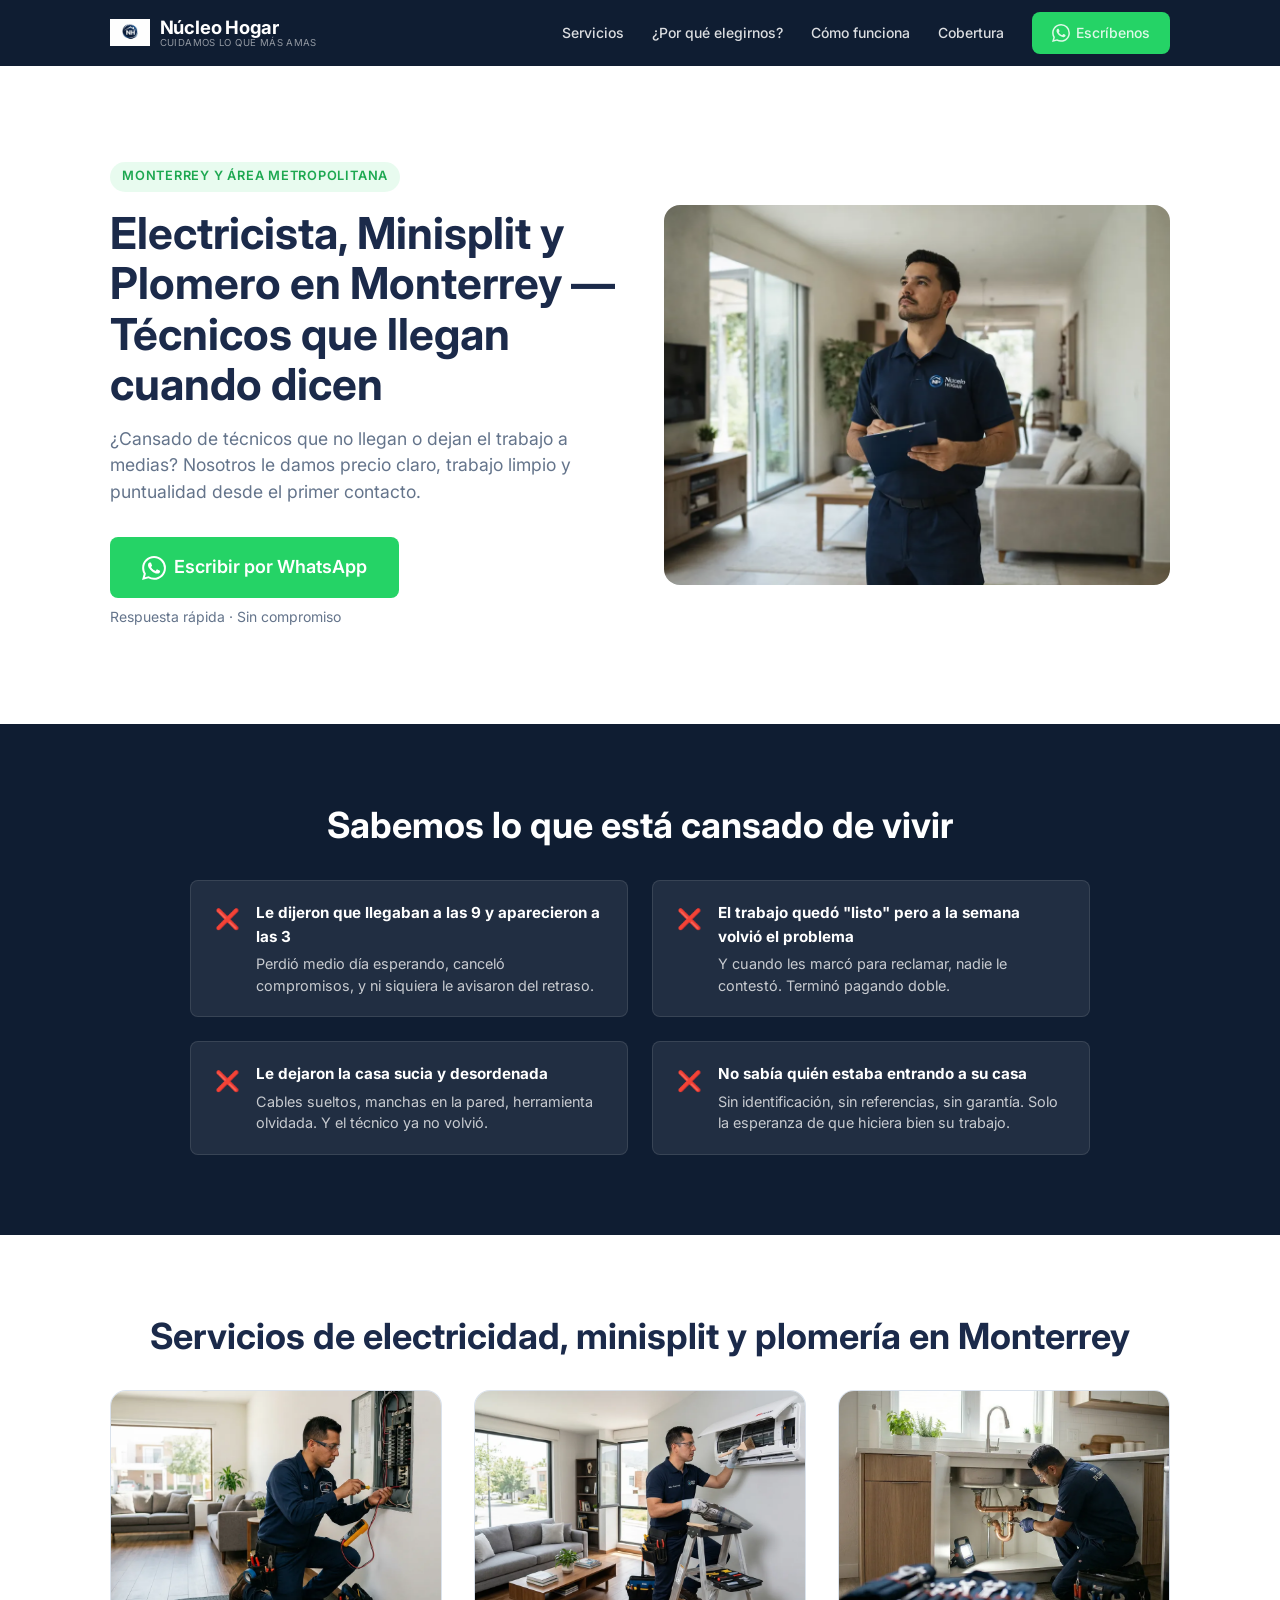
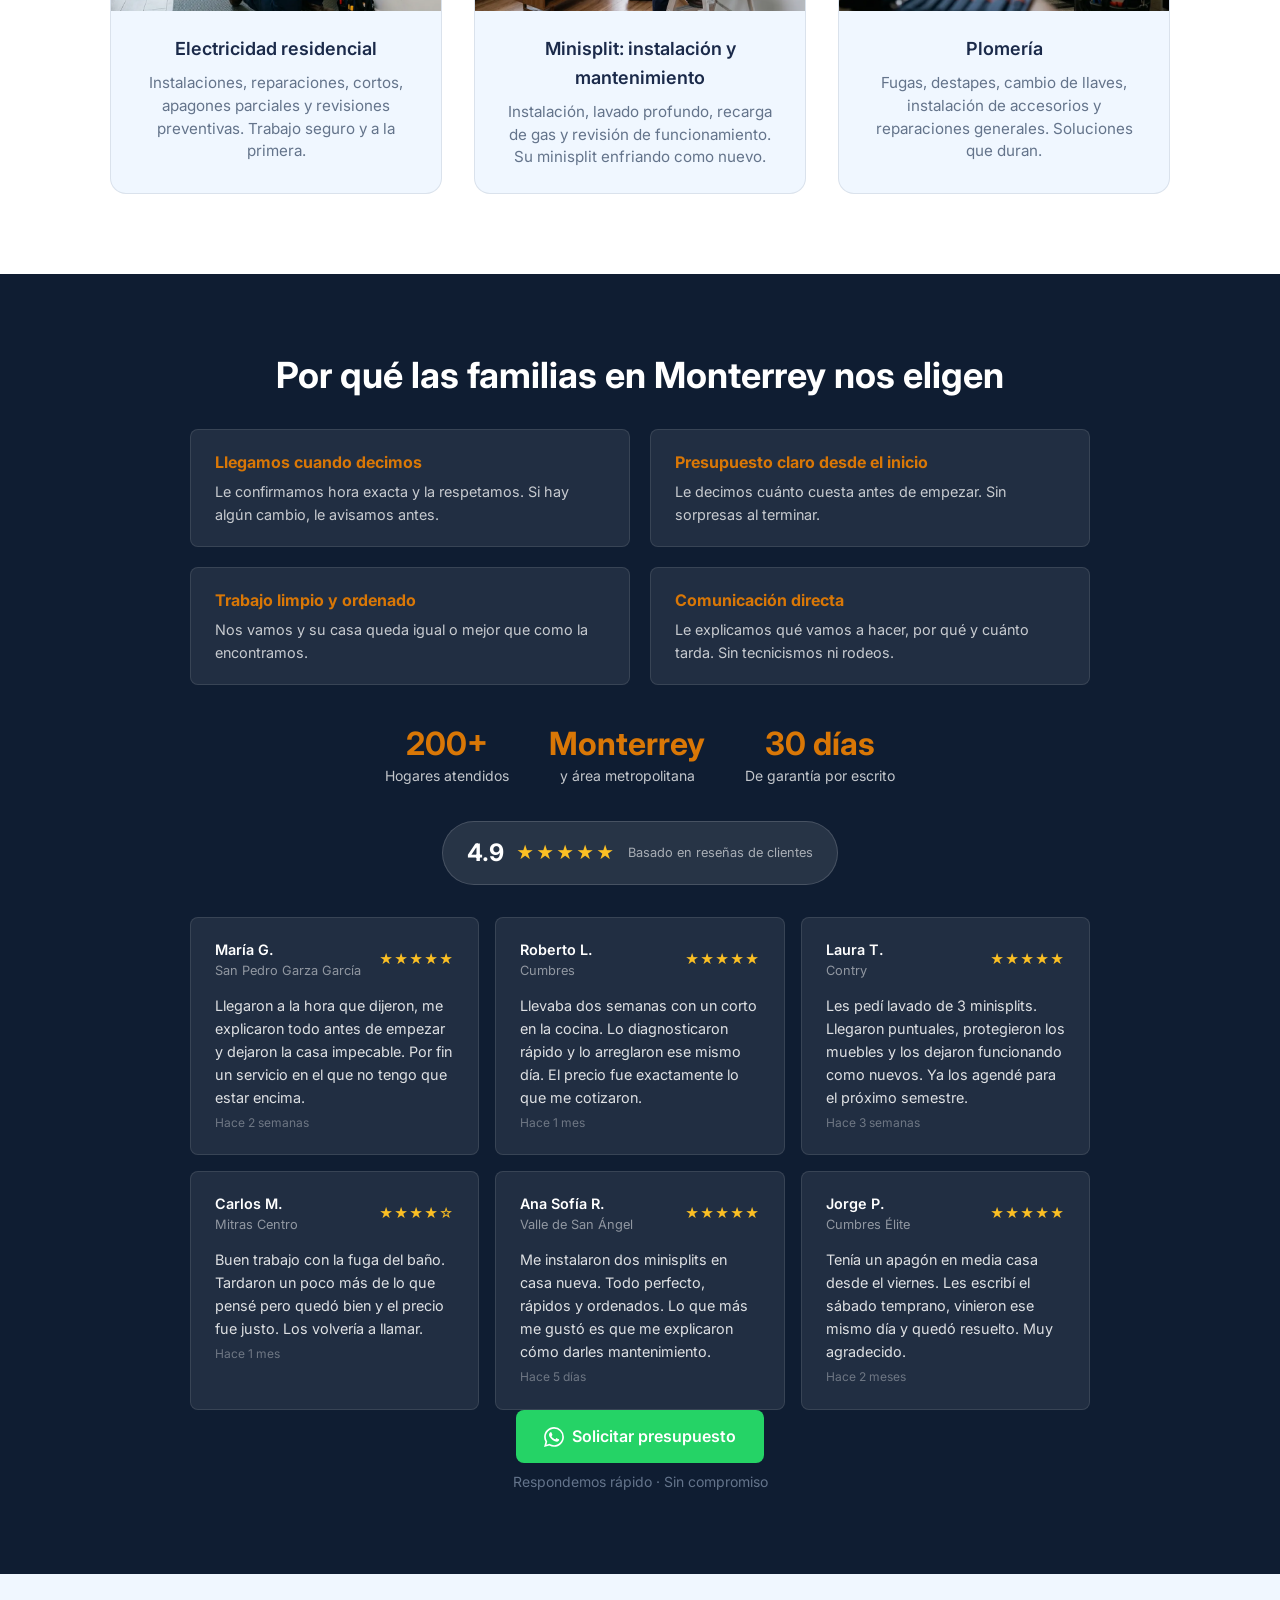
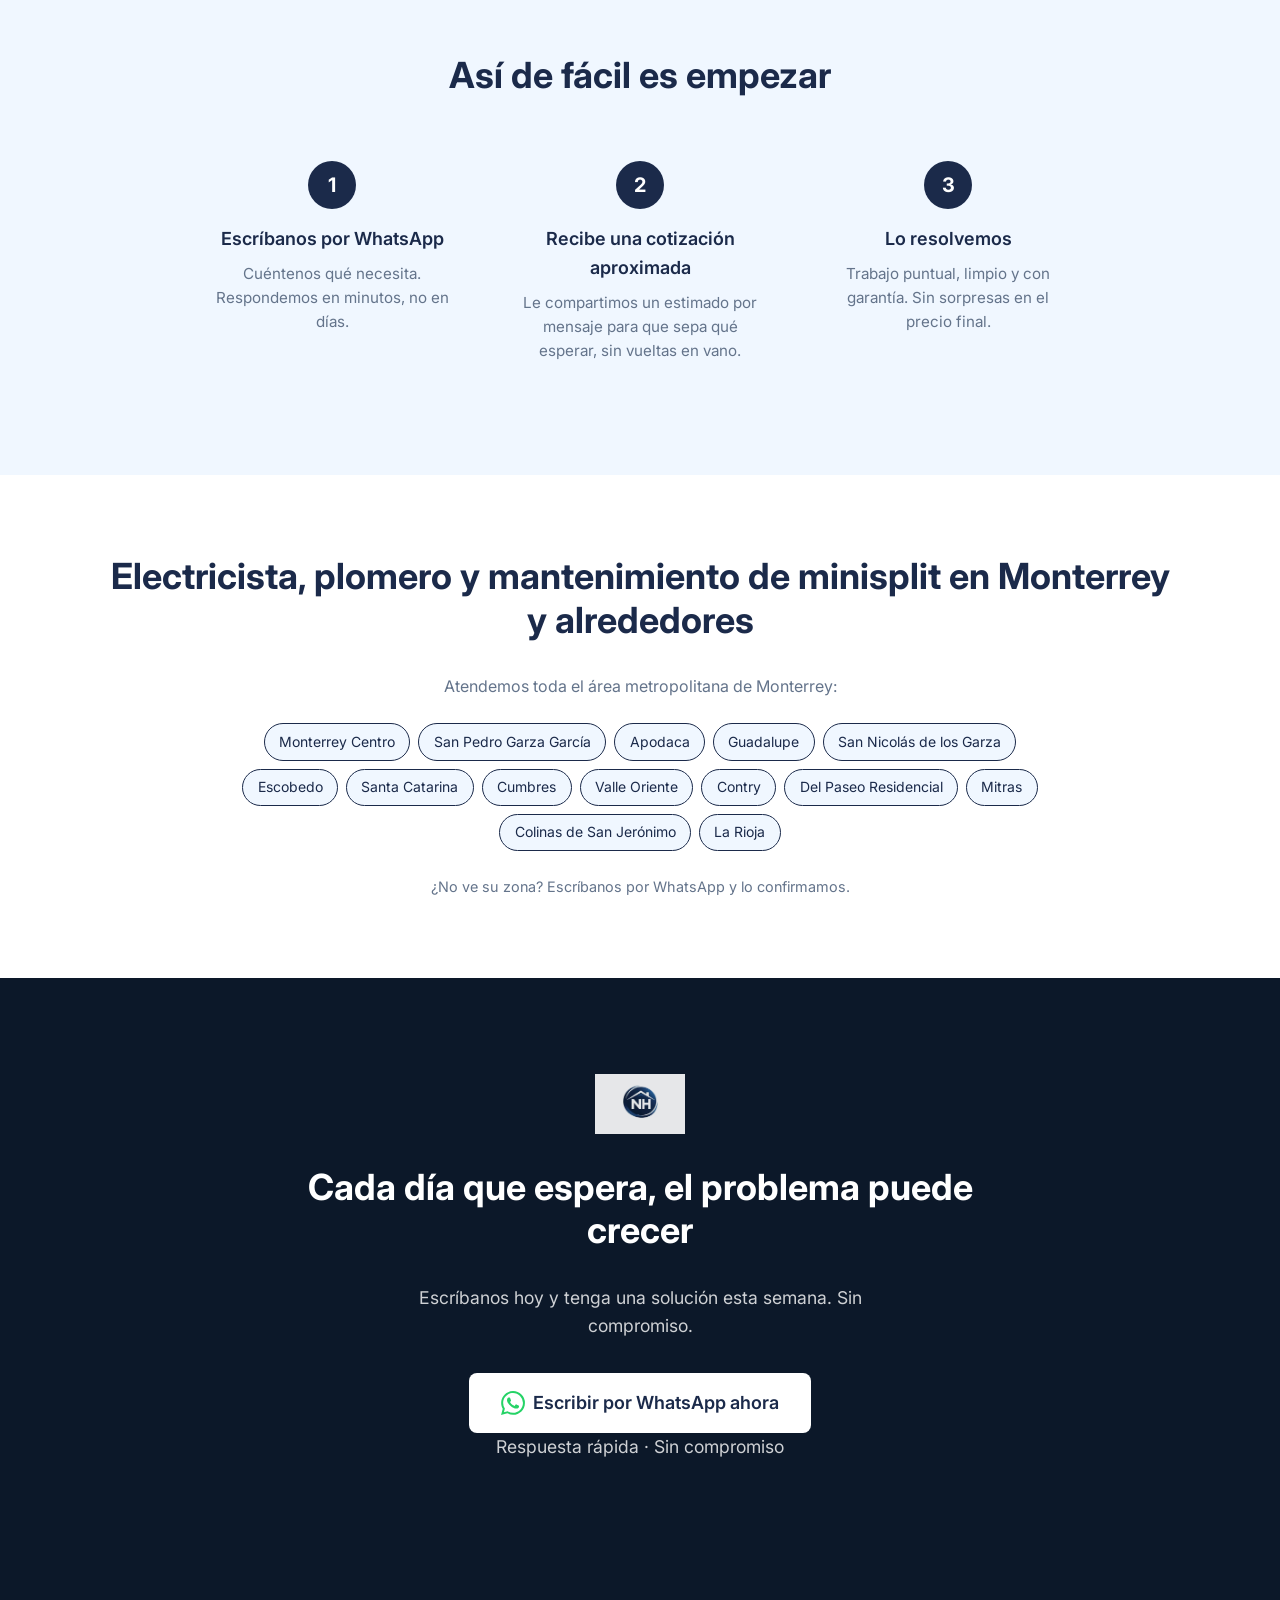
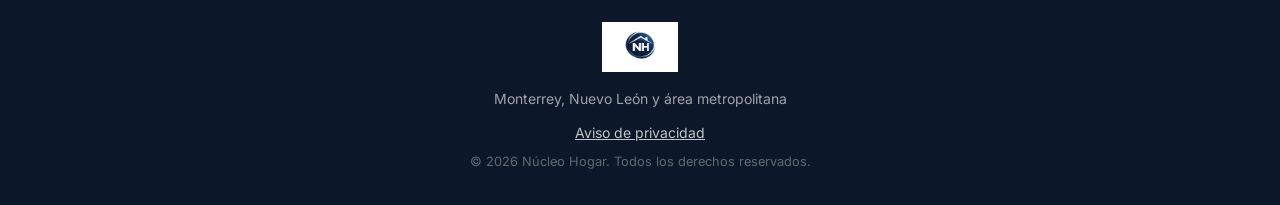
==== index.html @ db46ff82 "SEO: headers de seguridad, canonical URLs, OG tags, BreadcrumbList, imágenes WebP - _headers: X-Fram" ====
<!DOCTYPE html>
<html lang="es">
<head>
  <!-- Google tag (gtag.js) -->
  <script async src="https://www.googletagmanager.com/gtag/js?id=G-WJDX79TCKH"></script>
  <script>
    window.dataLayer = window.dataLayer || [];
    function gtag(){dataLayer.push(arguments);}
    gtag('js', new Date());
    gtag('config', 'G-WJDX79TCKH');
  </script>
  <meta charset="UTF-8">
  <meta name="viewport" content="width=device-width, initial-scale=1.0">
  <title>Electricista, Minisplit y Plomero en Monterrey | Núcleo Hogar | WhatsApp</title>
  <meta name="description" content="Electricista, minisplit y plomero en Monterrey. Técnicos puntuales, trabajo limpio y precio claro. 200+ hogares atendidos. Cotización rápida por WhatsApp.">
  <link rel="canonical" href="https://nucleohogar.com.mx/">
  <!-- Open Graph -->
  <meta property="og:type" content="website">
  <meta property="og:title" content="Electricista, Minisplit y Plomero en Monterrey | Núcleo Hogar">
  <meta property="og:description" content="Técnicos puntuales, trabajo limpio y precio claro. 200+ hogares atendidos. Cotización rápida por WhatsApp.">
  <meta property="og:url" content="https://nucleohogar.com.mx/">
  <meta property="og:image" content="https://nucleohogar.com.mx/Hero.webp">
  <meta property="og:locale" content="es_MX">
  <meta property="og:site_name" content="Núcleo Hogar">
  <link rel="preconnect" href="https://fonts.googleapis.com">
  <link rel="preconnect" href="https://fonts.gstatic.com" crossorigin>
  <link href="https://fonts.googleapis.com/css2?family=Inter:wght@400;600;700&display=swap" rel="stylesheet">
  <style>
:root{--color-primary:#25D366;--color-primary-dark:#1DA851;--color-accent:#1B2A4A;--color-accent-warm:#D97706;--color-brand-dark:#0F1D32;--color-brand-ice:#F0F7FF;--color-text:#1a1a1a;--color-text-muted:#64748B;--color-text-on-dark:#fff;--color-bg:#fff;--color-bg-alt:#F0F7FF;--color-border:#e2e5eb;--font-family:'Inter',system-ui,-apple-system,sans-serif;--border-radius:8px;--border-radius-lg:16px;--shadow:0 2px 8px rgba(0,0,0,0.06);--shadow-lg:0 8px 24px rgba(0,0,0,0.12);--container-max:1100px;--container-padding:1.25rem}
*,*::before,*::after{box-sizing:border-box;margin:0;padding:0}
html{scroll-behavior:smooth}
body{font-family:var(--font-family);font-size:1rem;line-height:1.6;color:var(--color-text);background:var(--color-bg);-webkit-font-smoothing:antialiased}
img{max-width:100%;height:auto;display:block}
a{color:inherit;text-decoration:none}
.container{max-width:var(--container-max);margin:0 auto;padding:0 var(--container-padding)}

/* HEADER */
.site-header{padding:.75rem 0;background:var(--color-brand-dark);border-bottom:none;position:sticky;top:0;z-index:100}
.header-inner{display:flex;align-items:center;justify-content:space-between}
.header-logo{display:flex;align-items:center;gap:.6rem}
.header-logo img{height:40px;width:40px;object-fit:contain}
.header-logo-text{color:#fff;font-size:1.15rem;font-weight:700;letter-spacing:-.01em;line-height:1.1}
.header-logo-sub{display:block;font-size:.6rem;font-weight:400;color:rgba(255,255,255,.55);letter-spacing:.04em;text-transform:uppercase;margin-top:1px}
.header-nav{display:flex;align-items:center;gap:1.75rem}
.header-nav a{color:rgba(255,255,255,.85);font-size:.875rem;font-weight:500;transition:color .2s;white-space:nowrap}
.header-nav a:hover{color:#fff}
.header-cta{display:inline-flex;align-items:center;gap:.4rem;background:var(--color-primary);color:#fff;font-weight:600;font-size:.875rem;padding:.6rem 1.25rem;border-radius:var(--border-radius);transition:background .2s;white-space:nowrap}
.header-cta:hover{background:var(--color-primary-dark)}
.menu-toggle{display:none;background:none;border:none;cursor:pointer;padding:.5rem;color:#fff}
.menu-toggle svg{display:block}
@media(max-width:767px){
  .header-nav{display:none;position:absolute;top:100%;left:0;right:0;background:var(--color-brand-dark);flex-direction:column;padding:1rem var(--container-padding) 1.5rem;gap:0;border-top:1px solid rgba(255,255,255,.1);box-shadow:0 8px 24px rgba(0,0,0,.3)}
  .header-nav.open{display:flex}
  .header-nav a{padding:.75rem 0;border-bottom:1px solid rgba(255,255,255,.06);width:100%;font-size:1rem}
  .header-nav a:last-of-type{border-bottom:none}
  .header-nav .header-cta{margin-top:.5rem;width:100%;justify-content:center;padding:.75rem 1.25rem}
  .menu-toggle{display:block}
}

/* TIPOGRAFÍA */
section h2{font-size:clamp(1.5rem,4vw,2.25rem);font-weight:700;line-height:1.2;margin-bottom:2rem;color:var(--color-accent)}
section h3{font-size:1.125rem;font-weight:600;margin-bottom:.5rem;color:var(--color-accent)}

/* BOTÓN WA */
.btn-whatsapp{display:inline-flex;align-items:center;gap:.5rem;background:var(--color-primary);color:#fff;font-weight:600;font-size:1rem;padding:.875rem 1.75rem;border-radius:var(--border-radius);transition:background .2s,transform .1s;cursor:pointer;border:none}
.btn-whatsapp:hover{background:var(--color-primary-dark)}
.btn-whatsapp:active{transform:scale(.98)}
.btn-whatsapp.btn-lg{font-size:1.125rem;padding:1rem 2rem}
.btn-whatsapp-light{background:#fff;color:var(--color-accent)}
.btn-whatsapp-light:hover{background:#f0f0f0}
.btn-whatsapp-light svg{fill:var(--color-primary)}
.btn-microcopy{font-size:clamp(0.8rem,2vw,0.875rem);color:var(--color-text-muted);margin-top:.5rem}
.btn-microcopy-light{color:rgba(255,255,255,.7)}

/* FLOTANTE */
.whatsapp-float{position:fixed;bottom:1.5rem;right:1.5rem;width:60px;height:60px;background:var(--color-primary);border-radius:50%;display:flex;align-items:center;justify-content:center;box-shadow:var(--shadow-lg);z-index:1000;transition:transform .2s,opacity .3s}
.whatsapp-float:hover{transform:scale(1.08)}

/* SECCIONES */
section{padding:5rem 0}

/* HERO */
.hero{padding:5rem 0 4rem;background:var(--color-bg)}
.hero-grid{display:grid;gap:2.5rem;align-items:center}
.hero-content{text-align:left}
.hero-tag{font-size:.8rem;font-weight:600;color:var(--color-primary-dark);text-transform:uppercase;letter-spacing:.06em;margin-bottom:1rem;display:inline-block;background:rgba(37,211,102,.1);padding:.3rem .75rem;border-radius:999px}
.hero h1{font-size:clamp(1.875rem,5vw,2.75rem);font-weight:700;line-height:1.15;margin-bottom:1rem;color:var(--color-accent)}
.hero-subtitle{font-size:1.1rem;color:var(--color-text-muted);line-height:1.5;margin-bottom:2rem;max-width:540px}
.hero-image{border-radius:var(--border-radius-lg);overflow:hidden;aspect-ratio:4/3}
.hero-image img{width:100%;height:100%;object-fit:cover}
@media(min-width:768px){.hero-grid{grid-template-columns:1fr 1fr;gap:3rem}.hero{padding:6rem 0 6rem}}

/* PROBLEMAS — Fondo oscuro = seriedad y urgencia */
.problemas{background:var(--color-brand-dark)}
.problemas h2{text-align:center;color:var(--color-text-on-dark)}
.problemas-grid{display:grid;gap:1rem;max-width:900px;margin:0 auto}
@media(min-width:640px){.problemas-grid{gap:1.5rem}}
.problema-card{display:flex;gap:1rem;align-items:flex-start;background:rgba(255,255,255,0.08);padding:1.25rem 1.5rem;border-radius:var(--border-radius);border:1px solid rgba(255,255,255,0.1)}
.problema-icon{font-size:1.25rem;flex-shrink:0;margin-top:.15rem}
.problema-card strong{display:block;margin-bottom:.25rem;color:var(--color-text-on-dark);font-size:.95rem}
.problema-card p{color:rgba(255,255,255,.75);font-size:.9rem;line-height:1.5}
@media(min-width:640px){.problemas-grid{grid-template-columns:repeat(2,1fr)}}

/* SERVICIOS — Fondo blanco, cards con tinte azul */
.servicios{text-align:center;background:var(--color-bg)}
.servicios-grid{display:grid;gap:1.5rem}
@media(min-width:640px){.servicios-grid{gap:2rem}}
.servicio-card{background:var(--color-brand-ice);border-radius:var(--border-radius-lg);border:1px solid rgba(27,42,74,0.1);text-align:center;transition:box-shadow .2s;overflow:hidden}
.servicio-card:hover{box-shadow:var(--shadow)}
.servicio-card-img{width:100%;height:220px;object-fit:cover}
.servicio-card-body{padding:1.5rem}
.servicio-card-body-noimg{padding:2.5rem 1.5rem 1.5rem}
.servicio-icon{font-size:2.5rem;display:block;margin-bottom:1rem}
.servicio-card p{color:var(--color-text-muted);font-size:.95rem;line-height:1.5}
@media(min-width:640px){.servicios-grid{grid-template-columns:repeat(3,1fr)}}

/* CONFIANZA — Fondo oscuro = experiencia y solidez */
.confianza{background:var(--color-brand-dark);text-align:center}
.confianza h2{color:var(--color-text-on-dark)}
.confianza-grid{display:grid;gap:1.25rem;max-width:900px;margin:0 auto 2.5rem;text-align:left}
.confianza-item{background:rgba(255,255,255,0.08);padding:1.25rem 1.5rem;border-radius:var(--border-radius);border:1px solid rgba(255,255,255,0.1)}
.confianza-item strong{display:block;margin-bottom:.25rem;color:var(--color-accent-warm);font-size:1rem}
.confianza-item p{color:rgba(255,255,255,.75);font-size:.9rem}
@media(min-width:640px){.confianza-grid{grid-template-columns:repeat(2,1fr)}}
.stats-row{display:flex;gap:2.5rem;justify-content:center;flex-wrap:wrap;margin:2rem 0}
.stat{text-align:center}
.stat strong{display:block;font-size:2rem;color:var(--color-accent-warm);line-height:1.2}
.stat span{font-size:.875rem;color:rgba(255,255,255,.75)}
.testimonios-header{text-align:center;margin-bottom:2rem}
.testimonios-score{display:inline-flex;align-items:center;gap:.75rem;background:rgba(255,255,255,0.1);padding:.75rem 1.5rem;border-radius:999px;border:1px solid rgba(255,255,255,0.15)}
.testimonios-score .score-num{font-size:1.5rem;font-weight:700;color:#fff}
.testimonios-score .stars{color:#FBBF24;font-size:1.1rem;letter-spacing:2px}
.testimonios-score .score-label{font-size:.8rem;color:rgba(255,255,255,.6)}
.testimonios{display:grid;gap:1rem;max-width:900px;margin:0 auto}
.testimonio{background:rgba(255,255,255,0.08);padding:1.25rem 1.5rem;border-radius:var(--border-radius);border:1px solid rgba(255,255,255,0.1);text-align:left}
.testimonio-top{display:flex;align-items:center;justify-content:space-between;margin-bottom:.75rem}
.testimonio-author{display:flex;flex-direction:column}
.testimonio-name{font-size:.9rem;font-weight:600;color:#fff}
.testimonio-zone{font-size:.8rem;color:rgba(255,255,255,.5)}
.testimonio-stars{color:#FBBF24;font-size:.85rem;letter-spacing:1px}
.testimonio-text{font-size:.9rem;line-height:1.6;color:rgba(255,255,255,.85)}
.testimonio-time{font-size:.75rem;color:rgba(255,255,255,.35);margin-top:.5rem}
@media(min-width:640px){.testimonios{grid-template-columns:repeat(2,1fr)}}
@media(min-width:900px){.testimonios{grid-template-columns:repeat(3,1fr)}}

/* CÓMO FUNCIONA — Tinte azul claro = transparencia */
.como-funciona{text-align:center;background:var(--color-brand-ice)}
.pasos{display:grid;gap:1.5rem;max-width:900px;margin:0 auto}
.paso{padding:2rem 1.5rem;text-align:center}
.paso-num{display:inline-flex;align-items:center;justify-content:center;width:48px;height:48px;border-radius:50%;background:var(--color-accent);color:#fff;font-weight:700;font-size:1.25rem;margin-bottom:1rem}
.paso p{color:var(--color-text-muted);font-size:.95rem}
@media(min-width:640px){.pasos{grid-template-columns:repeat(3,1fr)}}

/* COBERTURA — Blanco limpio = alcance y claridad */
.cobertura{background:var(--color-bg);text-align:center}
.cobertura>.container>p{color:var(--color-text-muted)}
.zonas-list{display:flex;flex-wrap:wrap;gap:.5rem;list-style:none;margin:1.5rem auto;justify-content:center;max-width:800px}
.zonas-list li{background:var(--color-brand-ice);border:1px solid var(--color-accent);padding:.4rem .9rem;border-radius:999px;font-size:.875rem;color:var(--color-accent)}
.cobertura-nota{margin-top:1rem;font-size:.9rem;color:var(--color-text-muted)}

/* CTA FINAL */
.cta-final{background:#0C1829;color:var(--color-text-on-dark);text-align:center;padding:6rem 0}
.cta-final h2{color:var(--color-text-on-dark);max-width:700px;margin-left:auto;margin-right:auto}
.cta-final p{color:rgba(255,255,255,.8);font-size:1.1rem;max-width:550px;margin:0 auto 2rem}
.cta-logo{height:60px;width:auto;margin:0 auto 2rem;opacity:.9}

/* FOOTER */
footer{background:#0C1829;color:rgba(255,255,255,.6);text-align:center;padding:2rem 0;font-size:.875rem}
.footer-logo{height:50px;width:auto;margin:0 auto 1rem}
.footer-location{margin-bottom:.75rem}
.footer-legal{margin-bottom:.5rem}
.footer-legal a{color:rgba(255,255,255,.75);text-decoration:underline}
.footer-legal a:hover{color:#fff}
.footer-copy{font-size:.8rem;color:rgba(255,255,255,.35)}

/* ANIMACIONES */
.fade-in{opacity:0;transform:translateY(20px);transition:opacity .5s,transform .5s}
.fade-in.visible{opacity:1;transform:translateY(0)}

/* MOBILE */
@media(max-width:767px){
  section{padding:4rem 0}
  .hero{padding:4rem 0 3.5rem}
  .hero-content{text-align:center}
  .hero-subtitle{margin-left:auto;margin-right:auto}
  .btn-whatsapp.btn-lg{width:100%;justify-content:center;margin-left:0;margin-right:0}
  .stat strong{font-size:1.5rem}
  .header-logo img{height:34px;width:34px}
  .header-logo-text{font-size:1rem}
  .header-logo-sub{font-size:.55rem}
  .hero-image{aspect-ratio:16/9}
  .servicios-grid{grid-template-columns:1fr}
  .problemas-grid{grid-template-columns:1fr}
  .confianza-grid{grid-template-columns:1fr}
  .testimonios{grid-template-columns:1fr}
  .pasos{grid-template-columns:1fr}
}
@media(max-width:400px){
  :root{--container-padding:1rem}
}
  </style>
</head>
<body>

  <header class="site-header">
    <div class="container header-inner">
      <a href="#inicio" class="header-logo">
        <img src="Logo%20Blanco.webp" alt="Núcleo Hogar">
        <span class="header-logo-text">Núcleo Hogar<span class="header-logo-sub">Cuidamos lo que más amas</span></span>
      </a>
      <button class="menu-toggle" aria-label="Abrir menú" onclick="document.querySelector('.header-nav').classList.toggle('open');this.setAttribute('aria-expanded',this.getAttribute('aria-expanded')==='true'?'false':'true')">
        <svg xmlns="http://www.w3.org/2000/svg" width="28" height="28" viewBox="0 0 24 24" fill="none" stroke="currentColor" stroke-width="2" stroke-linecap="round"><line x1="3" y1="6" x2="21" y2="6"/><line x1="3" y1="12" x2="21" y2="12"/><line x1="3" y1="18" x2="21" y2="18"/></svg>
      </button>
      <nav class="header-nav">
        <a href="#servicios">Servicios</a>
        <a href="#confianza">¿Por qué elegirnos?</a>
        <a href="#proceso">Cómo funciona</a>
        <a href="#cobertura">Cobertura</a>
        <a href="https://wa.me/528139078447?text=Hola%2C%20vi%20su%20p%C3%A1gina%20y%20necesito%20ayuda%20con%20un%20tema%20en%20mi%20casa" class="header-cta" target="_blank" rel="noopener">
          <svg xmlns="http://www.w3.org/2000/svg" width="18" height="18" viewBox="0 0 24 24" fill="currentColor"><path d="M17.472 14.382c-.297-.149-1.758-.867-2.03-.967-.273-.099-.471-.148-.67.15-.197.297-.767.966-.94 1.164-.173.199-.347.223-.644.075-.297-.15-1.255-.463-2.39-1.475-.883-.788-1.48-1.761-1.653-2.059-.173-.297-.018-.458.13-.606.134-.133.298-.347.446-.52.149-.174.198-.298.298-.497.099-.198.05-.371-.025-.52-.075-.149-.669-1.612-.916-2.207-.242-.579-.487-.5-.669-.51-.173-.008-.371-.01-.57-.01-.198 0-.52.074-.792.372-.272.297-1.04 1.016-1.04 2.479 0 1.462 1.065 2.875 1.213 3.074.149.198 2.096 3.2 5.077 4.487.709.306 1.262.489 1.694.625.712.227 1.36.195 1.871.118.571-.085 1.758-.719 2.006-1.413.248-.694.248-1.289.173-1.413-.074-.124-.272-.198-.57-.347m-5.421 7.403h-.004a9.87 9.87 0 01-5.031-1.378l-.361-.214-3.741.982.998-3.648-.235-.374a9.86 9.86 0 01-1.51-5.26c.001-5.45 4.436-9.884 9.888-9.884 2.64 0 5.122 1.03 6.988 2.898a9.825 9.825 0 012.893 6.994c-.003 5.45-4.437 9.884-9.885 9.884m8.413-18.297A11.815 11.815 0 0012.05 0C5.495 0 .16 5.335.157 11.892c0 2.096.547 4.142 1.588 5.945L.057 24l6.305-1.654a11.882 11.882 0 005.683 1.448h.005c6.554 0 11.89-5.335 11.893-11.893a11.821 11.821 0 00-3.48-8.413z"/></svg>
          Escríbenos
        </a>
      </nav>
    </div>
  </header>

  <section class="hero" id="inicio">
    <div class="container">
      <div class="hero-grid">
        <div class="hero-content">
          <span class="hero-tag">Monterrey y área metropolitana</span>
          <h1>Electricista, Minisplit y Plomero en Monterrey — Técnicos que llegan cuando dicen</h1>
          <p class="hero-subtitle">¿Cansado de técnicos que no llegan o dejan el trabajo a medias? Nosotros le damos precio claro, trabajo limpio y puntualidad desde el primer contacto.</p>
          <a href="https://wa.me/528139078447?text=Hola%2C%20vi%20su%20p%C3%A1gina%20y%20necesito%20ayuda%20con%20un%20tema%20en%20mi%20casa" class="btn-whatsapp btn-lg" target="_blank" rel="noopener">
            <svg xmlns="http://www.w3.org/2000/svg" width="24" height="24" viewBox="0 0 24 24" fill="currentColor"><path d="M17.472 14.382c-.297-.149-1.758-.867-2.03-.967-.273-.099-.471-.148-.67.15-.197.297-.767.966-.94 1.164-.173.199-.347.223-.644.075-.297-.15-1.255-.463-2.39-1.475-.883-.788-1.48-1.761-1.653-2.059-.173-.297-.018-.458.13-.606.134-.133.298-.347.446-.52.149-.174.198-.298.298-.497.099-.198.05-.371-.025-.52-.075-.149-.669-1.612-.916-2.207-.242-.579-.487-.5-.669-.51-.173-.008-.371-.01-.57-.01-.198 0-.52.074-.792.372-.272.297-1.04 1.016-1.04 2.479 0 1.462 1.065 2.875 1.213 3.074.149.198 2.096 3.2 5.077 4.487.709.306 1.262.489 1.694.625.712.227 1.36.195 1.871.118.571-.085 1.758-.719 2.006-1.413.248-.694.248-1.289.173-1.413-.074-.124-.272-.198-.57-.347m-5.421 7.403h-.004a9.87 9.87 0 01-5.031-1.378l-.361-.214-3.741.982.998-3.648-.235-.374a9.86 9.86 0 01-1.51-5.26c.001-5.45 4.436-9.884 9.888-9.884 2.64 0 5.122 1.03 6.988 2.898a9.825 9.825 0 012.893 6.994c-.003 5.45-4.437 9.884-9.885 9.884m8.413-18.297A11.815 11.815 0 0012.05 0C5.495 0 .16 5.335.157 11.892c0 2.096.547 4.142 1.588 5.945L.057 24l6.305-1.654a11.882 11.882 0 005.683 1.448h.005c6.554 0 11.89-5.335 11.893-11.893a11.821 11.821 0 00-3.48-8.413z"/></svg>
            Escribir por WhatsApp
          </a>
          <p class="btn-microcopy">Respuesta rápida · Sin compromiso</p>
        </div>
        <div class="hero-image">
          <img src="Hero.webp" alt="Técnico de Núcleo Hogar evaluando un hogar en Monterrey">
        </div>
      </div>
    </div>
  </section>

  <section class="problemas" id="problemas">
    <div class="container">
      <h2>Sabemos lo que está cansado de vivir</h2>
      <div class="problemas-grid">
        <div class="problema-card"><span class="problema-icon">&#10060;</span><div><strong>Le dijeron que llegaban a las 9 y aparecieron a las 3</strong><p>Perdió medio día esperando, canceló compromisos, y ni siquiera le avisaron del retraso.</p></div></div>
        <div class="problema-card"><span class="problema-icon">&#10060;</span><div><strong>El trabajo quedó "listo" pero a la semana volvió el problema</strong><p>Y cuando les marcó para reclamar, nadie le contestó. Terminó pagando doble.</p></div></div>
        <div class="problema-card"><span class="problema-icon">&#10060;</span><div><strong>Le dejaron la casa sucia y desordenada</strong><p>Cables sueltos, manchas en la pared, herramienta olvidada. Y el técnico ya no volvió.</p></div></div>
        <div class="problema-card"><span class="problema-icon">&#10060;</span><div><strong>No sabía quién estaba entrando a su casa</strong><p>Sin identificación, sin referencias, sin garantía. Solo la esperanza de que hiciera bien su trabajo.</p></div></div>
      </div>
    </div>
  </section>

  <section class="servicios" id="servicios">
    <div class="container">
      <h2>Servicios de electricidad, minisplit y plomería en Monterrey</h2>
      <div class="servicios-grid">
        <a href="electricista-monterrey.html" class="servicio-card">
          <img src="Servicio%20Electrico.webp" alt="Técnico realizando servicio eléctrico" class="servicio-card-img">
          <div class="servicio-card-body"><h3>Electricidad residencial</h3><p>Instalaciones, reparaciones, cortos, apagones parciales y revisiones preventivas. Trabajo seguro y a la primera.</p></div>
        </a>
        <a href="minisplit-monterrey.html" class="servicio-card">
          <img src="Tecnico%20con%20minisplit.webp" alt="Técnico realizando mantenimiento de minisplit" class="servicio-card-img">
          <div class="servicio-card-body"><h3>Minisplit: instalación y mantenimiento</h3><p>Instalación, lavado profundo, recarga de gas y revisión de funcionamiento. Su minisplit enfriando como nuevo.</p></div>
        </a>
        <a href="plomeria-monterrey.html" class="servicio-card">
          <img src="Plomeria.webp" alt="Técnico realizando servicio de plomería" class="servicio-card-img">
          <div class="servicio-card-body"><h3>Plomería</h3><p>Fugas, destapes, cambio de llaves, instalación de accesorios y reparaciones generales. Soluciones que duran.</p></div>
        </a>
      </div>
    </div>
  </section>

  <section class="confianza" id="confianza">
    <div class="container">
      <h2>Por qué las familias en Monterrey nos eligen</h2>
      <div class="confianza-grid">
        <div class="confianza-item"><strong>Llegamos cuando decimos</strong><p>Le confirmamos hora exacta y la respetamos. Si hay algún cambio, le avisamos antes.</p></div>
        <div class="confianza-item"><strong>Presupuesto claro desde el inicio</strong><p>Le decimos cuánto cuesta antes de empezar. Sin sorpresas al terminar.</p></div>
        <div class="confianza-item"><strong>Trabajo limpio y ordenado</strong><p>Nos vamos y su casa queda igual o mejor que como la encontramos.</p></div>
        <div class="confianza-item"><strong>Comunicación directa</strong><p>Le explicamos qué vamos a hacer, por qué y cuánto tarda. Sin tecnicismos ni rodeos.</p></div>
      </div>
      <div class="stats-row">
        <div class="stat"><strong>200+</strong><span>Hogares atendidos</span></div>
        <div class="stat"><strong>Monterrey</strong><span>y área metropolitana</span></div>
        <div class="stat"><strong>30 días</strong><span>De garantía por escrito</span></div>
      </div>
      <div class="testimonios-header">
        <div class="testimonios-score">
          <span class="score-num">4.9</span>
          <span class="stars">&#9733;&#9733;&#9733;&#9733;&#9733;</span>
          <span class="score-label">Basado en reseñas de clientes</span>
        </div>
      </div>
      <div class="testimonios">
        <div class="testimonio">
          <div class="testimonio-top">
            <div class="testimonio-author"><span class="testimonio-name">María G.</span><span class="testimonio-zone">San Pedro Garza García</span></div>
            <span class="testimonio-stars">&#9733;&#9733;&#9733;&#9733;&#9733;</span>
          </div>
          <p class="testimonio-text">Llegaron a la hora que dijeron, me explicaron todo antes de empezar y dejaron la casa impecable. Por fin un servicio en el que no tengo que estar encima.</p>
          <span class="testimonio-time">Hace 2 semanas</span>
        </div>
        <div class="testimonio">
          <div class="testimonio-top">
            <div class="testimonio-author"><span class="testimonio-name">Roberto L.</span><span class="testimonio-zone">Cumbres</span></div>
            <span class="testimonio-stars">&#9733;&#9733;&#9733;&#9733;&#9733;</span>
          </div>
          <p class="testimonio-text">Llevaba dos semanas con un corto en la cocina. Lo diagnosticaron rápido y lo arreglaron ese mismo día. El precio fue exactamente lo que me cotizaron.</p>
          <span class="testimonio-time">Hace 1 mes</span>
        </div>
        <div class="testimonio">
          <div class="testimonio-top">
            <div class="testimonio-author"><span class="testimonio-name">Laura T.</span><span class="testimonio-zone">Contry</span></div>
            <span class="testimonio-stars">&#9733;&#9733;&#9733;&#9733;&#9733;</span>
          </div>
          <p class="testimonio-text">Les pedí lavado de 3 minisplits. Llegaron puntuales, protegieron los muebles y los dejaron funcionando como nuevos. Ya los agendé para el próximo semestre.</p>
          <span class="testimonio-time">Hace 3 semanas</span>
        </div>
        <div class="testimonio">
          <div class="testimonio-top">
            <div class="testimonio-author"><span class="testimonio-name">Carlos M.</span><span class="testimonio-zone">Mitras Centro</span></div>
            <span class="testimonio-stars">&#9733;&#9733;&#9733;&#9733;&#9734;</span>
          </div>
          <p class="testimonio-text">Buen trabajo con la fuga del baño. Tardaron un poco más de lo que pensé pero quedó bien y el precio fue justo. Los volvería a llamar.</p>
          <span class="testimonio-time">Hace 1 mes</span>
        </div>
        <div class="testimonio">
          <div class="testimonio-top">
            <div class="testimonio-author"><span class="testimonio-name">Ana Sofía R.</span><span class="testimonio-zone">Valle de San Ángel</span></div>
            <span class="testimonio-stars">&#9733;&#9733;&#9733;&#9733;&#9733;</span>
          </div>
          <p class="testimonio-text">Me instalaron dos minisplits en casa nueva. Todo perfecto, rápidos y ordenados. Lo que más me gustó es que me explicaron cómo darles mantenimiento.</p>
          <span class="testimonio-time">Hace 5 días</span>
        </div>
        <div class="testimonio">
          <div class="testimonio-top">
            <div class="testimonio-author"><span class="testimonio-name">Jorge P.</span><span class="testimonio-zone">Cumbres Élite</span></div>
            <span class="testimonio-stars">&#9733;&#9733;&#9733;&#9733;&#9733;</span>
          </div>
          <p class="testimonio-text">Tenía un apagón en media casa desde el viernes. Les escribí el sábado temprano, vinieron ese mismo día y quedó resuelto. Muy agradecido.</p>
          <span class="testimonio-time">Hace 2 meses</span>
        </div>
      </div>
      <a href="https://wa.me/528139078447?text=Hola%2C%20vi%20su%20p%C3%A1gina%20y%20necesito%20ayuda%20con%20un%20tema%20en%20mi%20casa" class="btn-whatsapp" target="_blank" rel="noopener">
        <svg xmlns="http://www.w3.org/2000/svg" width="20" height="20" viewBox="0 0 24 24" fill="currentColor"><path d="M17.472 14.382c-.297-.149-1.758-.867-2.03-.967-.273-.099-.471-.148-.67.15-.197.297-.767.966-.94 1.164-.173.199-.347.223-.644.075-.297-.15-1.255-.463-2.39-1.475-.883-.788-1.48-1.761-1.653-2.059-.173-.297-.018-.458.13-.606.134-.133.298-.347.446-.52.149-.174.198-.298.298-.497.099-.198.05-.371-.025-.52-.075-.149-.669-1.612-.916-2.207-.242-.579-.487-.5-.669-.51-.173-.008-.371-.01-.57-.01-.198 0-.52.074-.792.372-.272.297-1.04 1.016-1.04 2.479 0 1.462 1.065 2.875 1.213 3.074.149.198 2.096 3.2 5.077 4.487.709.306 1.262.489 1.694.625.712.227 1.36.195 1.871.118.571-.085 1.758-.719 2.006-1.413.248-.694.248-1.289.173-1.413-.074-.124-.272-.198-.57-.347m-5.421 7.403h-.004a9.87 9.87 0 01-5.031-1.378l-.361-.214-3.741.982.998-3.648-.235-.374a9.86 9.86 0 01-1.51-5.26c.001-5.45 4.436-9.884 9.888-9.884 2.64 0 5.122 1.03 6.988 2.898a9.825 9.825 0 012.893 6.994c-.003 5.45-4.437 9.884-9.885 9.884m8.413-18.297A11.815 11.815 0 0012.05 0C5.495 0 .16 5.335.157 11.892c0 2.096.547 4.142 1.588 5.945L.057 24l6.305-1.654a11.882 11.882 0 005.683 1.448h.005c6.554 0 11.89-5.335 11.893-11.893a11.821 11.821 0 00-3.48-8.413z"/></svg>
        Solicitar presupuesto
      </a>
      <p class="btn-microcopy">Respondemos rápido · Sin compromiso</p>
    </div>
  </section>

  <section class="como-funciona" id="proceso">
    <div class="container">
      <h2>Así de fácil es empezar</h2>
      <div class="pasos">
        <div class="paso"><span class="paso-num">1</span><h3>Escríbanos por WhatsApp</h3><p>Cuéntenos qué necesita. Respondemos en minutos, no en días.</p></div>
        <div class="paso"><span class="paso-num">2</span><h3>Recibe una cotización aproximada</h3><p>Le compartimos un estimado por mensaje para que sepa qué esperar, sin vueltas en vano.</p></div>
        <div class="paso"><span class="paso-num">3</span><h3>Lo resolvemos</h3><p>Trabajo puntual, limpio y con garantía. Sin sorpresas en el precio final.</p></div>
      </div>
    </div>
  </section>

  <section class="cobertura" id="cobertura">
    <div class="container">
      <h2>Electricista, plomero y mantenimiento de minisplit en Monterrey y alrededores</h2>
      <p>Atendemos toda el área metropolitana de Monterrey:</p>
      <ul class="zonas-list">
        <li>Monterrey Centro</li><li>San Pedro Garza García</li><li>Apodaca</li><li>Guadalupe</li><li>San Nicolás de los Garza</li><li>Escobedo</li><li>Santa Catarina</li><li>Cumbres</li><li>Valle Oriente</li><li>Contry</li><li>Del Paseo Residencial</li><li>Mitras</li><li>Colinas de San Jerónimo</li><li>La Rioja</li>
      </ul>
      <p class="cobertura-nota">¿No ve su zona? Escríbanos por WhatsApp y lo confirmamos.</p>
    </div>
  </section>

  <section class="cta-final">
    <div class="container">
      <img src="Logo%20Blanco.webp" alt="Núcleo Hogar" class="cta-logo">
      <h2>Cada día que espera, el problema puede crecer</h2>
      <p>Escríbanos hoy y tenga una solución esta semana. Sin compromiso.</p>
      <a href="https://wa.me/528139078447?text=Hola%2C%20vi%20su%20p%C3%A1gina%20y%20necesito%20ayuda%20con%20un%20tema%20en%20mi%20casa" class="btn-whatsapp btn-lg btn-whatsapp-light" target="_blank" rel="noopener">
        <svg xmlns="http://www.w3.org/2000/svg" width="24" height="24" viewBox="0 0 24 24" fill="currentColor"><path d="M17.472 14.382c-.297-.149-1.758-.867-2.03-.967-.273-.099-.471-.148-.67.15-.197.297-.767.966-.94 1.164-.173.199-.347.223-.644.075-.297-.15-1.255-.463-2.39-1.475-.883-.788-1.48-1.761-1.653-2.059-.173-.297-.018-.458.13-.606.134-.133.298-.347.446-.52.149-.174.198-.298.298-.497.099-.198.05-.371-.025-.52-.075-.149-.669-1.612-.916-2.207-.242-.579-.487-.5-.669-.51-.173-.008-.371-.01-.57-.01-.198 0-.52.074-.792.372-.272.297-1.04 1.016-1.04 2.479 0 1.462 1.065 2.875 1.213 3.074.149.198 2.096 3.2 5.077 4.487.709.306 1.262.489 1.694.625.712.227 1.36.195 1.871.118.571-.085 1.758-.719 2.006-1.413.248-.694.248-1.289.173-1.413-.074-.124-.272-.198-.57-.347m-5.421 7.403h-.004a9.87 9.87 0 01-5.031-1.378l-.361-.214-3.741.982.998-3.648-.235-.374a9.86 9.86 0 01-1.51-5.26c.001-5.45 4.436-9.884 9.888-9.884 2.64 0 5.122 1.03 6.988 2.898a9.825 9.825 0 012.893 6.994c-.003 5.45-4.437 9.884-9.885 9.884m8.413-18.297A11.815 11.815 0 0012.05 0C5.495 0 .16 5.335.157 11.892c0 2.096.547 4.142 1.588 5.945L.057 24l6.305-1.654a11.882 11.882 0 005.683 1.448h.005c6.554 0 11.89-5.335 11.893-11.893a11.821 11.821 0 00-3.48-8.413z"/></svg>
        Escribir por WhatsApp ahora
      </a>
      <p class="btn-microcopy btn-microcopy-light">Respuesta rápida · Sin compromiso</p>
    </div>
  </section>

  <footer>
    <div class="container">
      <img src="Logo%20Blanco.webp" alt="Núcleo Hogar — Cuidamos lo que más amas" class="footer-logo">
      <p class="footer-location">Monterrey, Nuevo León y área metropolitana</p>
      <p class="footer-legal"><a href="#">Aviso de privacidad</a></p>
      <p class="footer-copy">&copy; 2026 Núcleo Hogar. Todos los derechos reservados.</p>
    </div>
  </footer>

  <a href="https://wa.me/528139078447?text=Hola%2C%20vi%20su%20p%C3%A1gina%20y%20necesito%20ayuda%20con%20un%20tema%20en%20mi%20casa" class="whatsapp-float" target="_blank" rel="noopener" aria-label="Contactar por WhatsApp">
    <svg xmlns="http://www.w3.org/2000/svg" width="32" height="32" viewBox="0 0 24 24" fill="#fff"><path d="M17.472 14.382c-.297-.149-1.758-.867-2.03-.967-.273-.099-.471-.148-.67.15-.197.297-.767.966-.94 1.164-.173.199-.347.223-.644.075-.297-.15-1.255-.463-2.39-1.475-.883-.788-1.48-1.761-1.653-2.059-.173-.297-.018-.458.13-.606.134-.133.298-.347.446-.52.149-.174.198-.298.298-.497.099-.198.05-.371-.025-.52-.075-.149-.669-1.612-.916-2.207-.242-.579-.487-.5-.669-.51-.173-.008-.371-.01-.57-.01-.198 0-.52.074-.792.372-.272.297-1.04 1.016-1.04 2.479 0 1.462 1.065 2.875 1.213 3.074.149.198 2.096 3.2 5.077 4.487.709.306 1.262.489 1.694.625.712.227 1.36.195 1.871.118.571-.085 1.758-.719 2.006-1.413.248-.694.248-1.289.173-1.413-.074-.124-.272-.198-.57-.347m-5.421 7.403h-.004a9.87 9.87 0 01-5.031-1.378l-.361-.214-3.741.982.998-3.648-.235-.374a9.86 9.86 0 01-1.51-5.26c.001-5.45 4.436-9.884 9.888-9.884 2.64 0 5.122 1.03 6.988 2.898a9.825 9.825 0 012.893 6.994c-.003 5.45-4.437 9.884-9.885 9.884m8.413-18.297A11.815 11.815 0 0012.05 0C5.495 0 .16 5.335.157 11.892c0 2.096.547 4.142 1.588 5.945L.057 24l6.305-1.654a11.882 11.882 0 005.683 1.448h.005c6.554 0 11.89-5.335 11.893-11.893a11.821 11.821 0 00-3.48-8.413z"/></svg>
  </a>

  <script>
document.querySelectorAll('a[href^="#"]').forEach(function(a){a.addEventListener('click',function(e){e.preventDefault();var nav=document.querySelector('.header-nav');if(nav)nav.classList.remove('open');var t=document.querySelector(this.getAttribute('href'));if(t)t.scrollIntoView({behavior:'smooth',block:'start'});});});
document.querySelectorAll('.btn-whatsapp,.whatsapp-float').forEach(function(b){b.addEventListener('click',function(){console.log('WhatsApp click tracked');});});
var f=document.querySelector('.whatsapp-float'),h=document.querySelector('.hero');
if(f&&h){var o=new IntersectionObserver(function(e){var v=e[0].isIntersecting;f.style.opacity=v?'0':'1';f.style.pointerEvents=v?'none':'auto';},{threshold:0.3});o.observe(h);}
var s=document.querySelectorAll('.problemas,.servicios,.confianza,.como-funciona,.cobertura,.cta-final');
if('IntersectionObserver' in window){var so=new IntersectionObserver(function(e){e.forEach(function(x){if(x.isIntersecting){x.target.classList.add('visible');so.unobserve(x.target);}});},{threshold:0.1,rootMargin:'0px 0px -50px 0px'});s.forEach(function(x){x.classList.add('fade-in');so.observe(x);});}
  </script>

  <!-- Schema.org Structured Data -->
  <script type="application/ld+json">
  {
    "@context": "https://schema.org",
    "@type": "HomeAndConstructionBusiness",
    "name": "Núcleo Hogar",
    "description": "Servicios de electricista, instalación de minisplit y plomería en Monterrey y área metropolitana. Técnicos certificados, trabajo limpio y precio claro.",
    "url": "https://nucleohogar.com.mx",
    "telephone": "+528139078447",
    "areaServed": {
      "@type": "City",
      "name": "Monterrey",
      "containedInPlace": {
        "@type": "State",
        "name": "Nuevo León"
      }
    },
    "geo": {
      "@type": "GeoCoordinates",
      "latitude": "25.6866",
      "longitude": "-100.3161"
    },
    "address": {
      "@type": "PostalAddress",
      "addressLocality": "Monterrey",
      "addressRegion": "Nuevo León",
      "addressCountry": "MX"
    },
    "priceRange": "$$",
    "openingHoursSpecification": {
      "@type": "OpeningHoursSpecification",
      "dayOfWeek": ["Monday","Tuesday","Wednesday","Thursday","Friday","Saturday"],
      "opens": "08:00",
      "closes": "20:00"
    },
    "hasOfferCatalog": {
      "@type": "OfferCatalog",
      "name": "Servicios del Hogar",
      "itemListElement": [
        {"@type": "Offer", "itemOffered": {"@type": "Service", "name": "Electricista en Monterrey", "url": "https://nucleohogar.com.mx/electricista-monterrey.html"}},
        {"@type": "Offer", "itemOffered": {"@type": "Service", "name": "Instalación de Minisplit en Monterrey", "url": "https://nucleohogar.com.mx/minisplit-monterrey.html"}},
        {"@type": "Offer", "itemOffered": {"@type": "Service", "name": "Plomero en Monterrey", "url": "https://nucleohogar.com.mx/plomeria-monterrey.html"}}
      ]
    },
    "sameAs": []
  }
  </script>

  <!-- WhatsApp Conversion Tracking -->
  <script>
  document.addEventListener('DOMContentLoaded', function() {
    document.querySelectorAll('a[href*="wa.me"]').forEach(function(link) {
      link.addEventListener('click', function(e) {
        var pagina = document.title;
        var servicio = 'general';
        var path = window.location.pathname;
        if (path.indexOf('electricista') > -1) servicio = 'electricista';
        else if (path.indexOf('minisplit') > -1) servicio = 'minisplit';
        else if (path.indexOf('plomeria') > -1) servicio = 'plomeria';
        
        var ubicacion = 'otro';
        var el = e.currentTarget;
        if (el.classList.contains('header-cta')) ubicacion = 'header';
        else if (el.classList.contains('whatsapp-float')) ubicacion = 'flotante';
        else if (el.closest && el.closest('.hero')) ubicacion = 'hero';
        else if (el.closest && el.closest('.cta-section, .final-cta')) ubicacion = 'cta_final';
        else if (el.closest && el.closest('.pricing, .servicios')) ubicacion = 'servicios';

        gtag('event', 'whatsapp_lead', {
          event_category: 'conversion',
          event_label: servicio,
          servicio: servicio,
          ubicacion_boton: ubicacion,
          pagina: pagina
        });
      });
    });
  });
  </script>
</body>
</html>
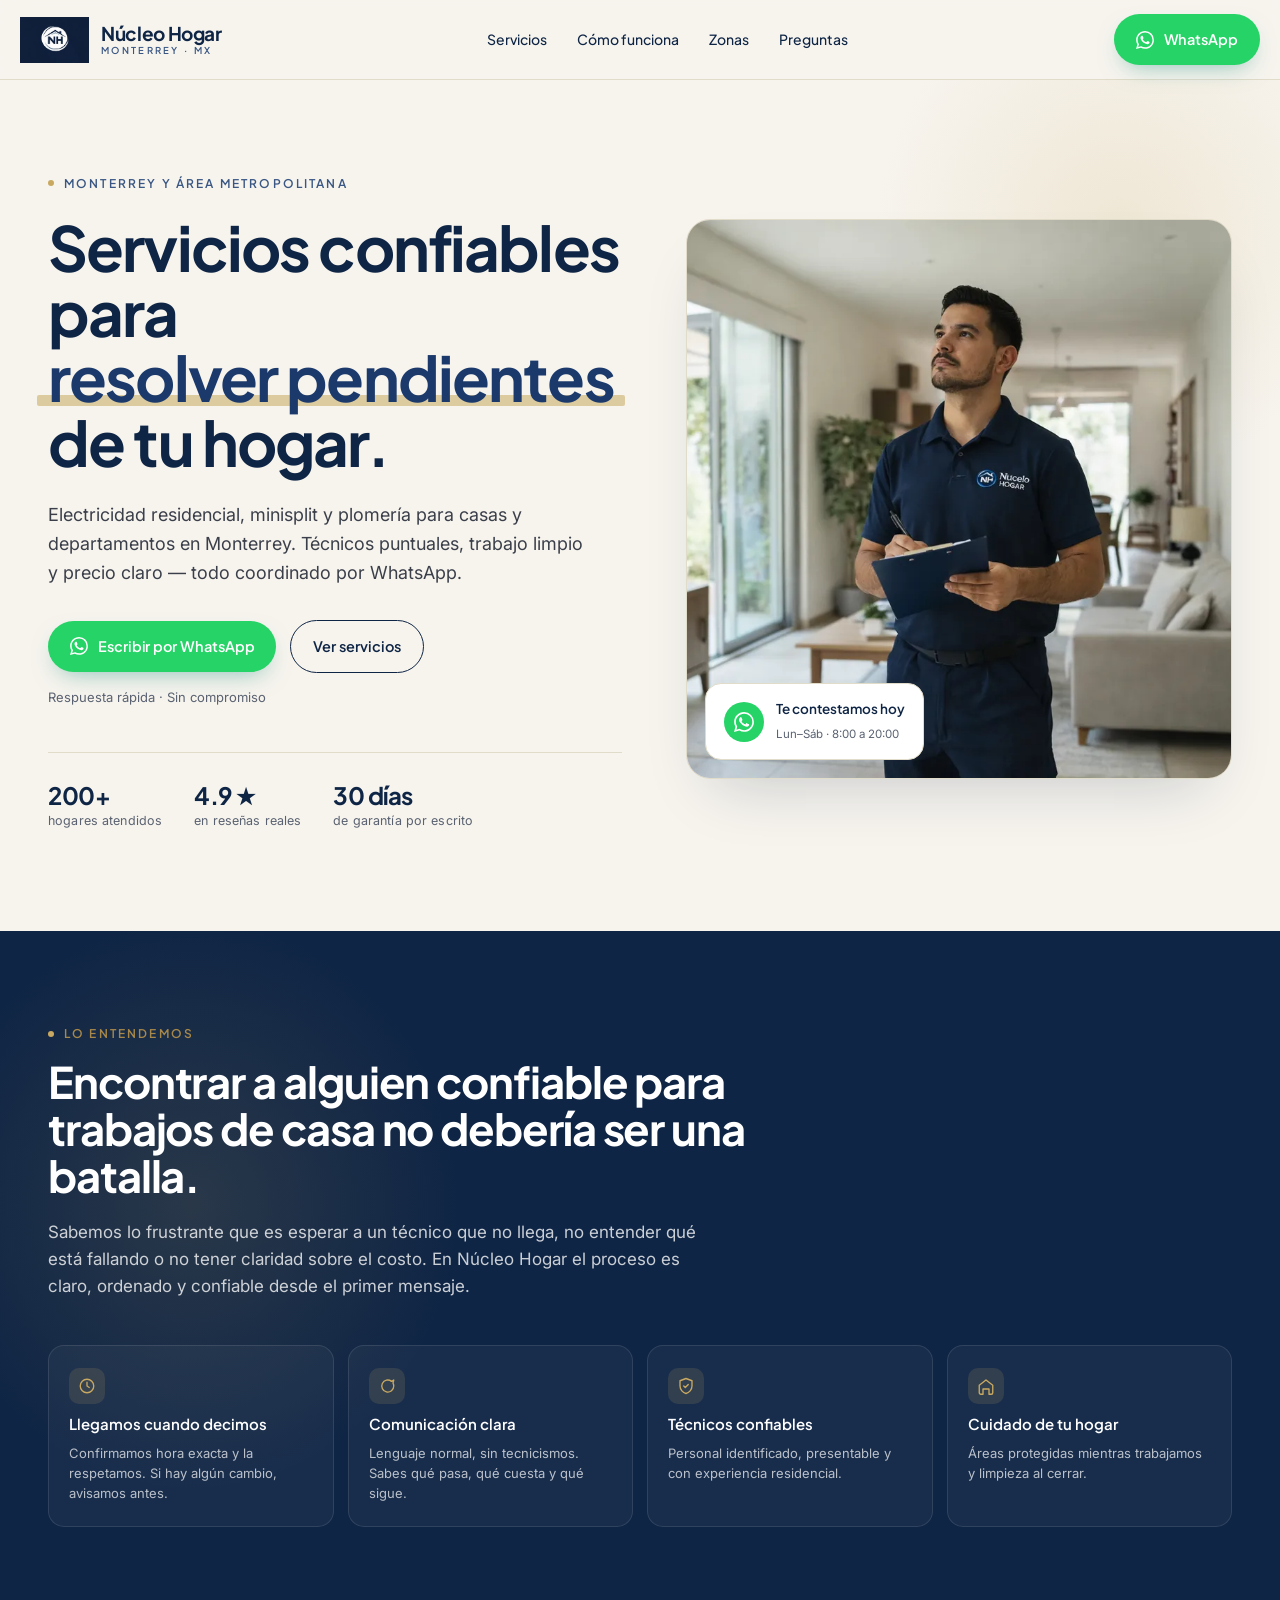
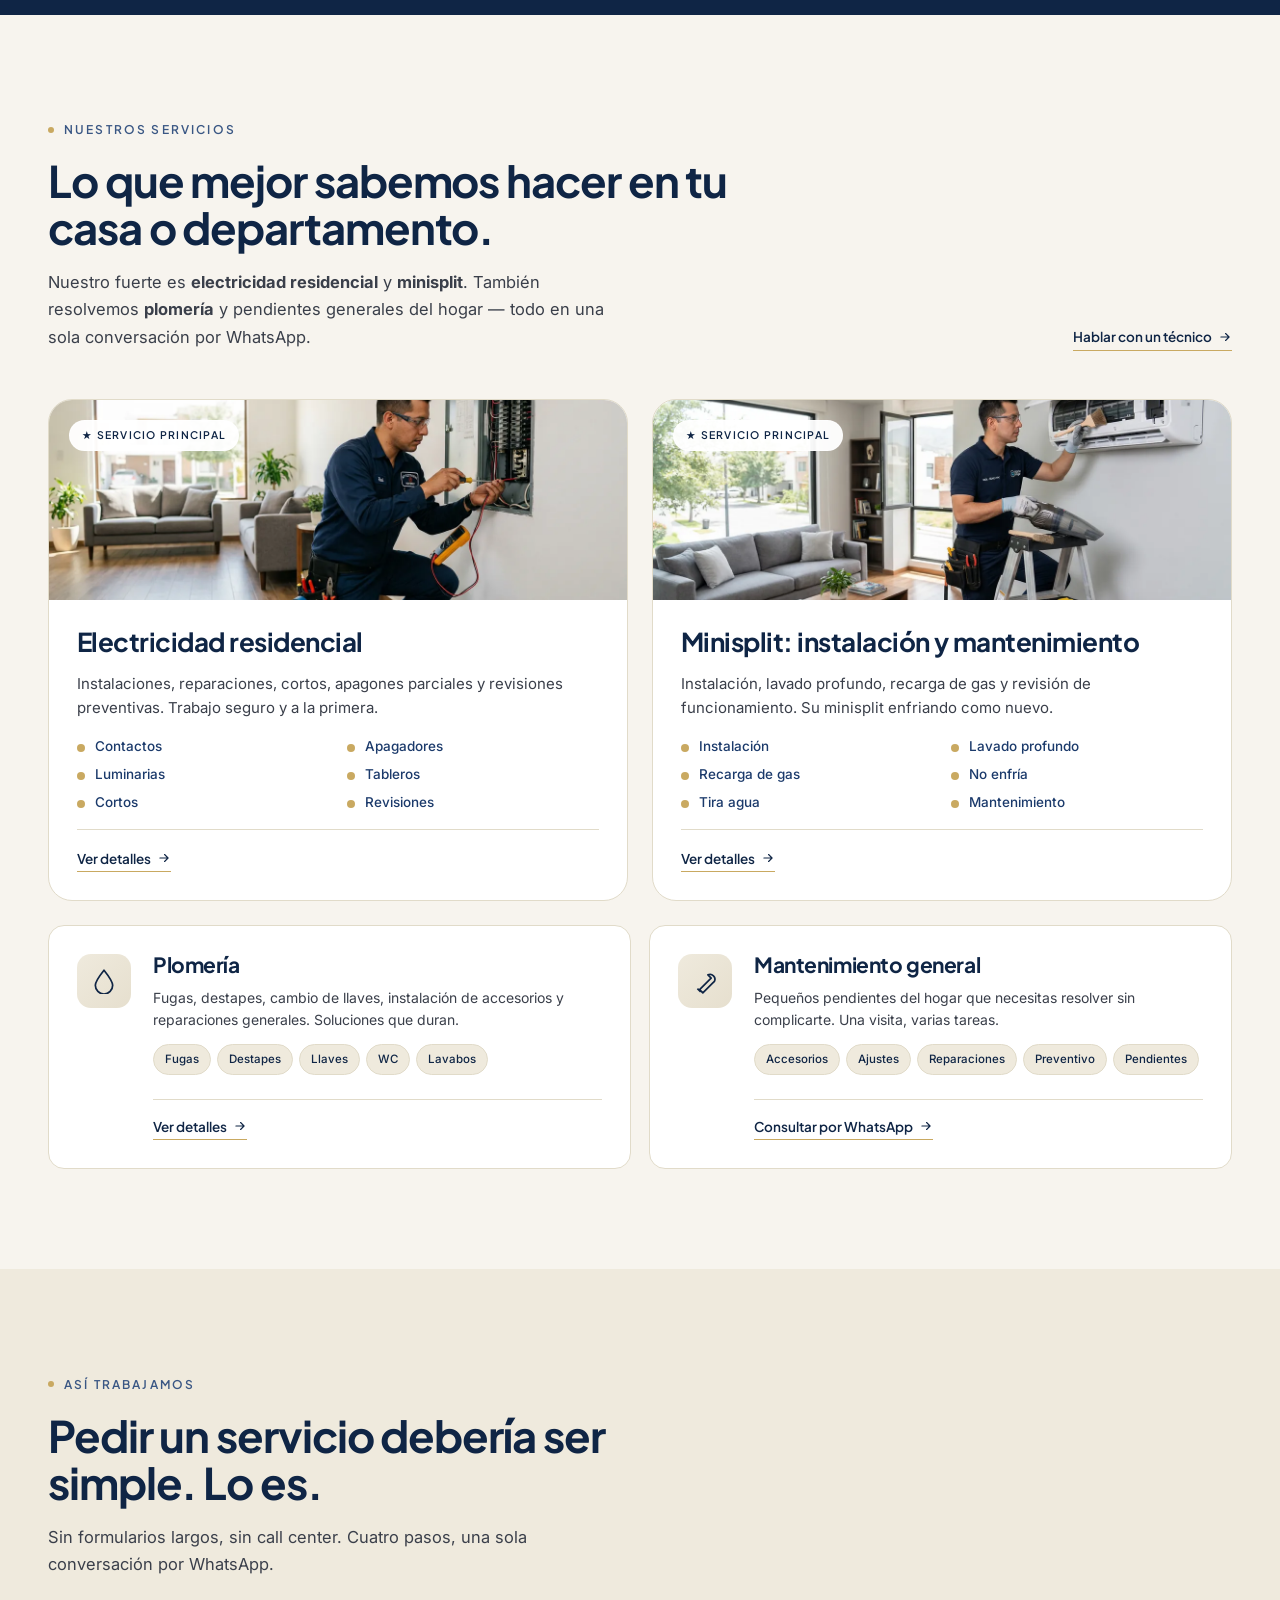
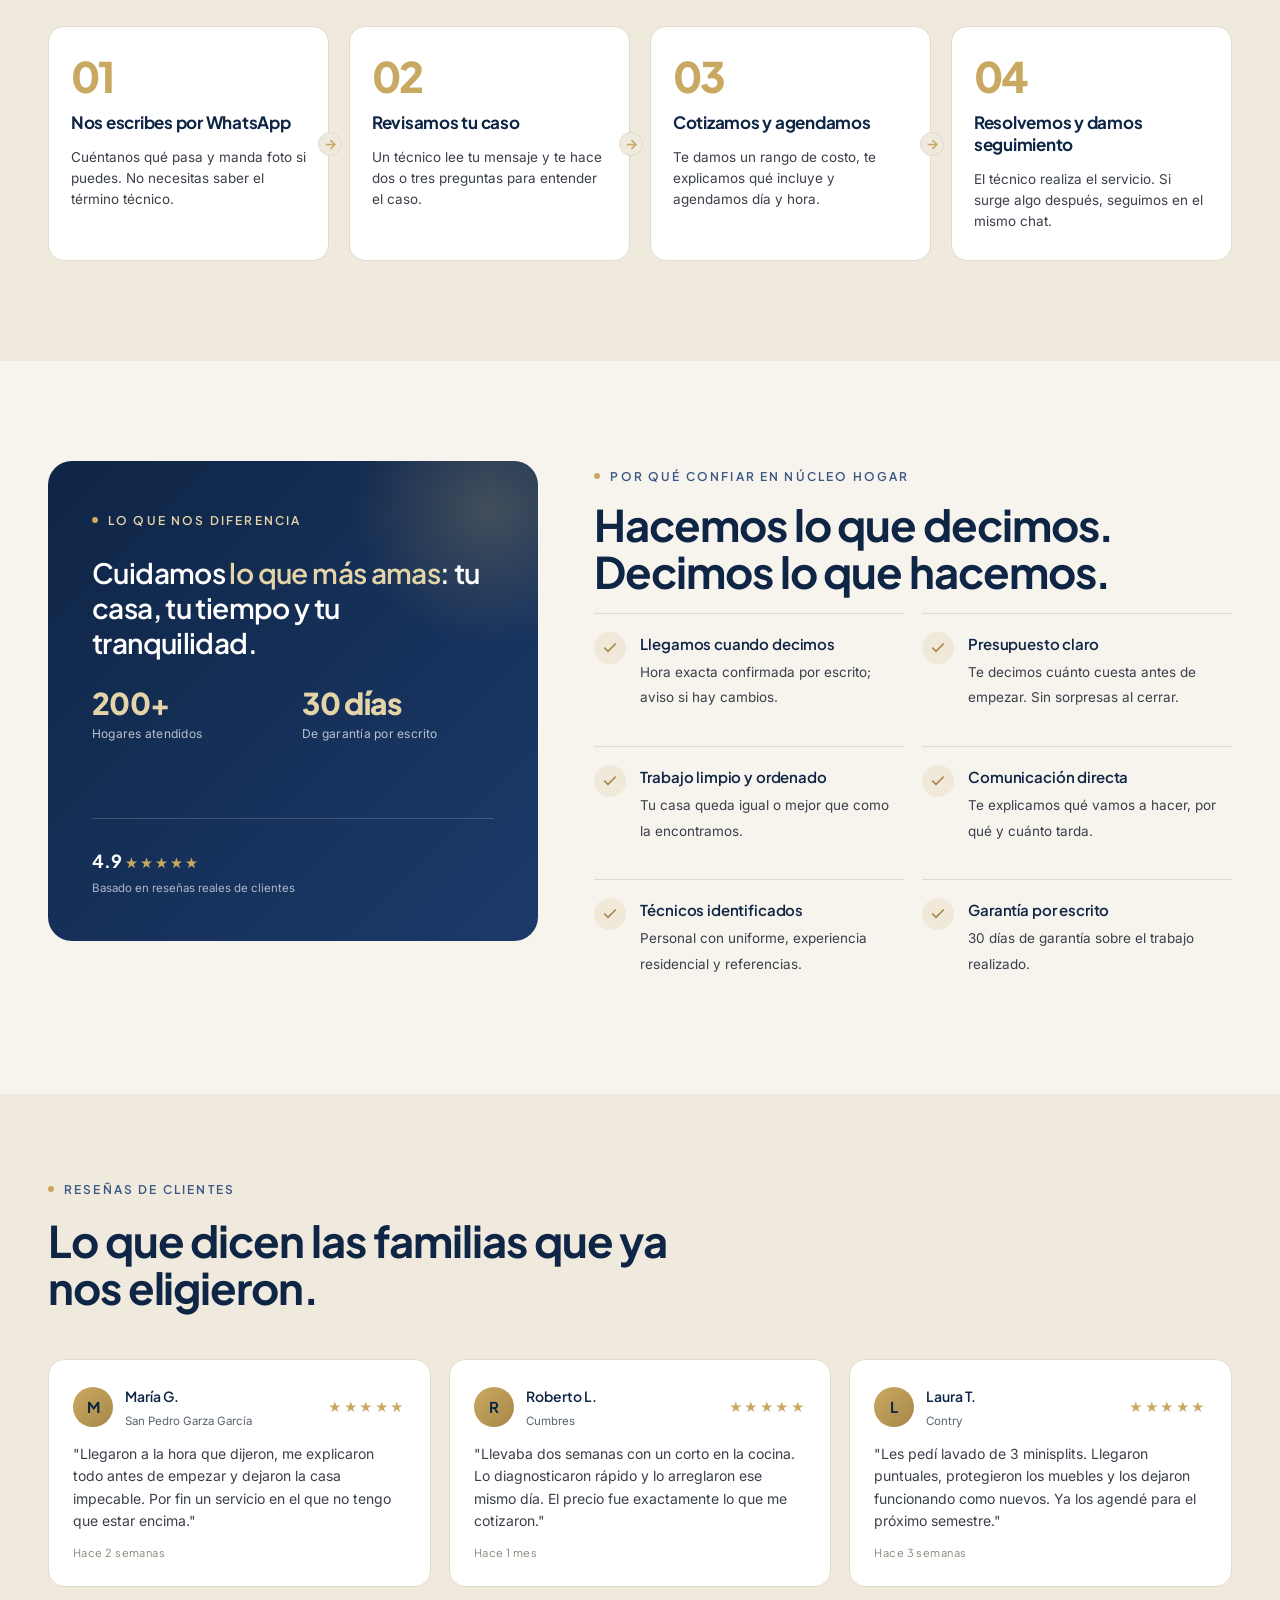
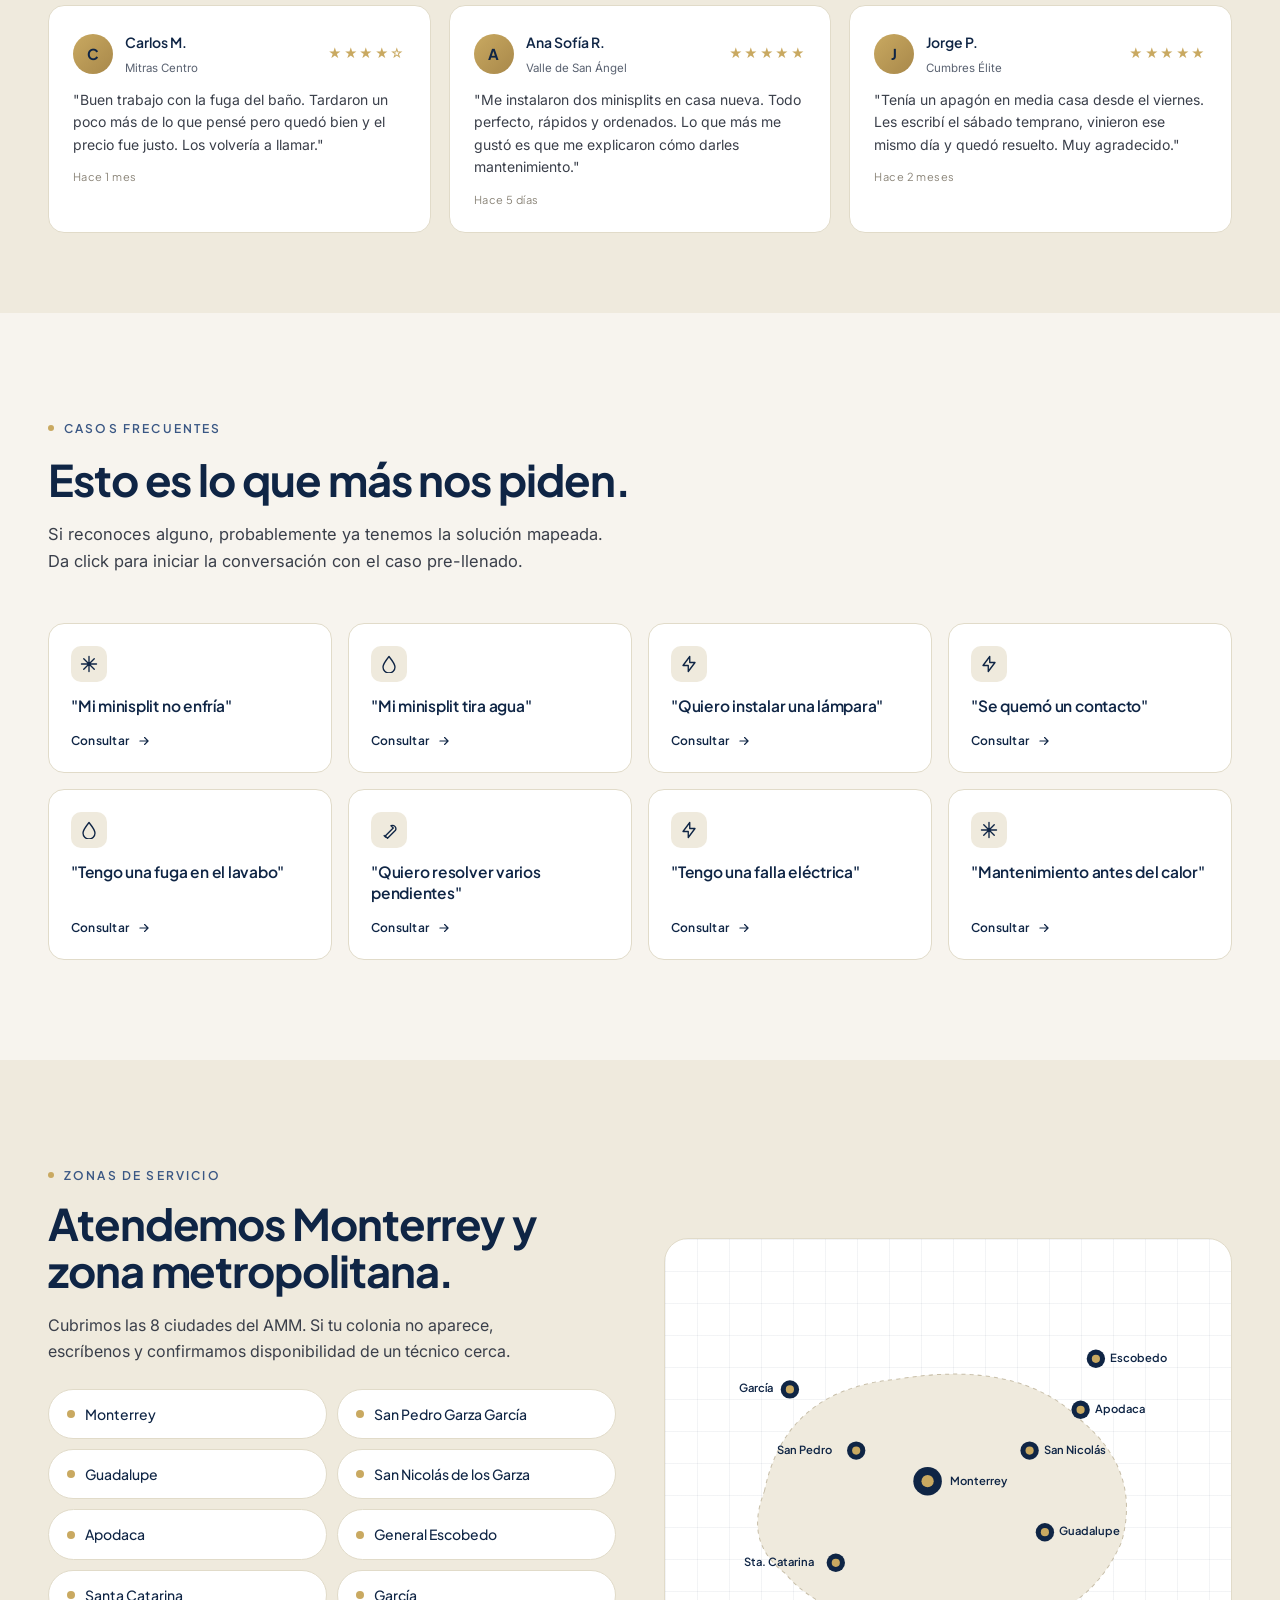
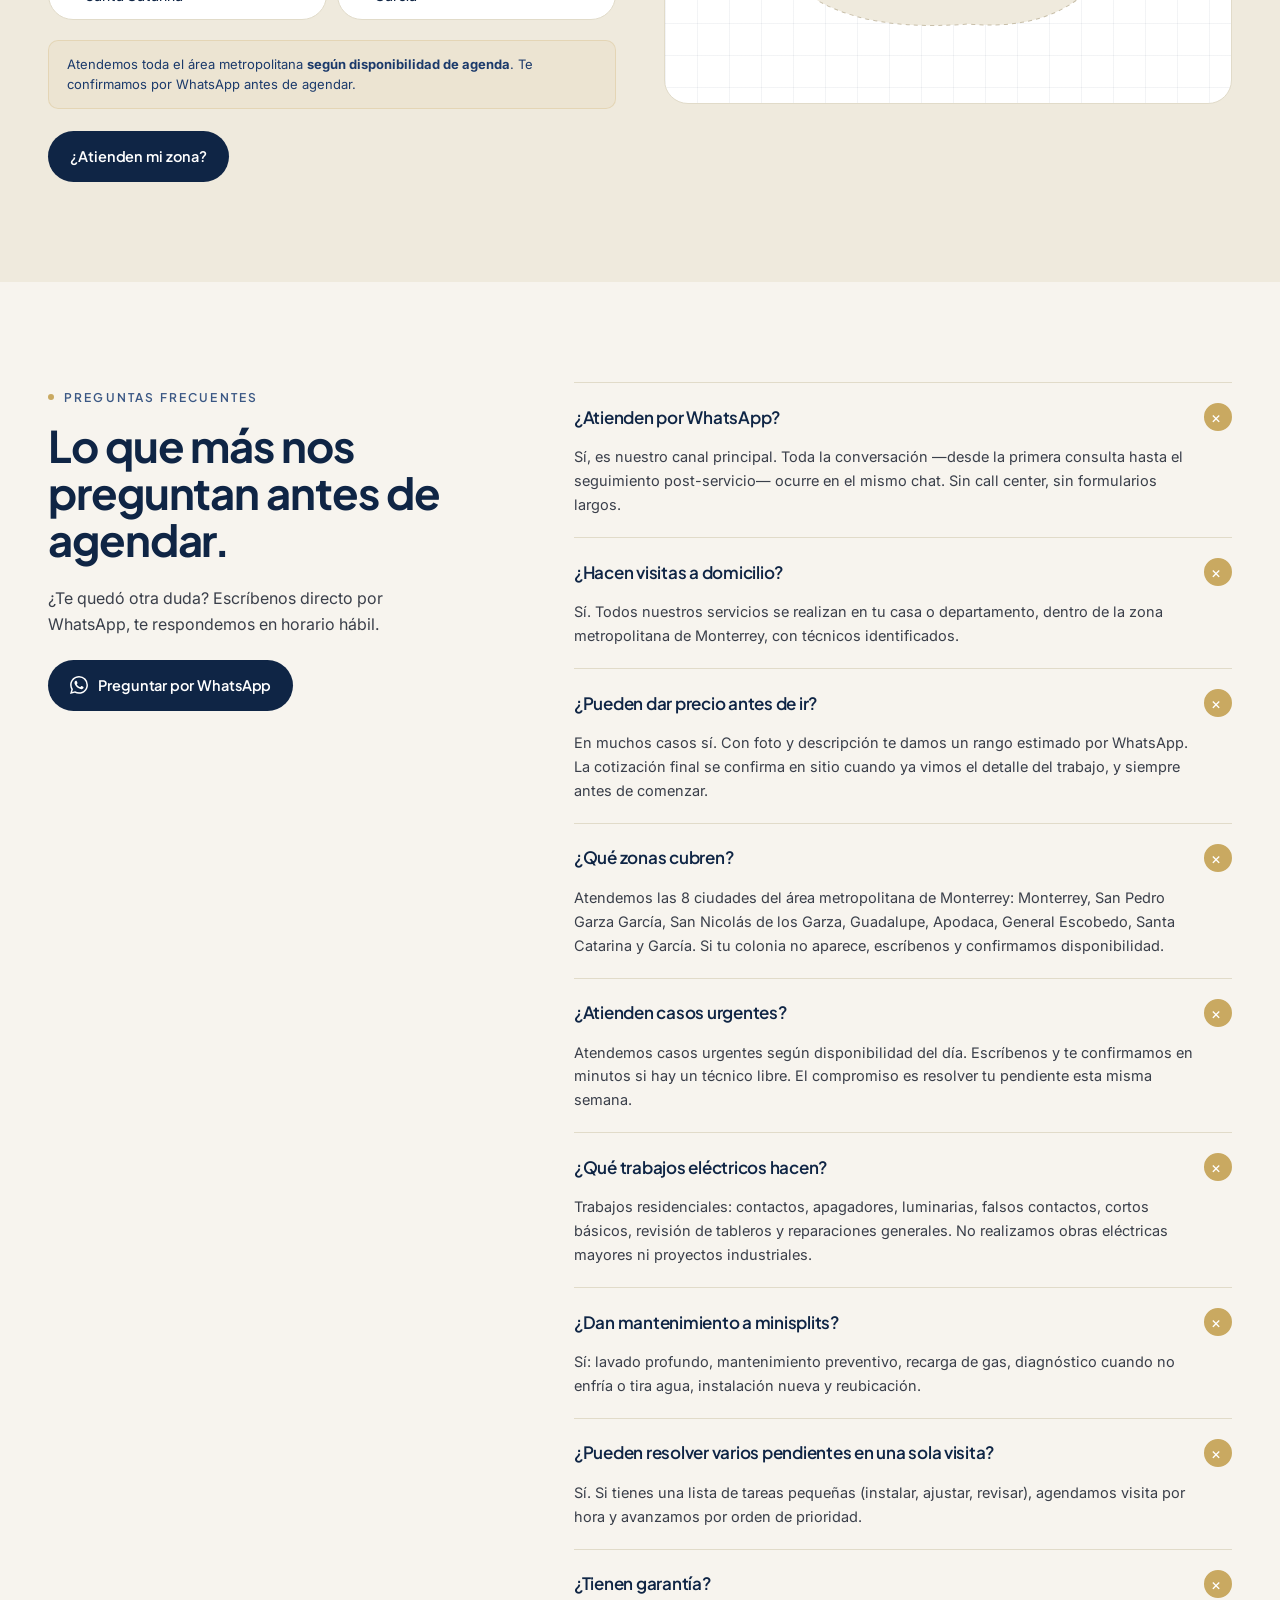
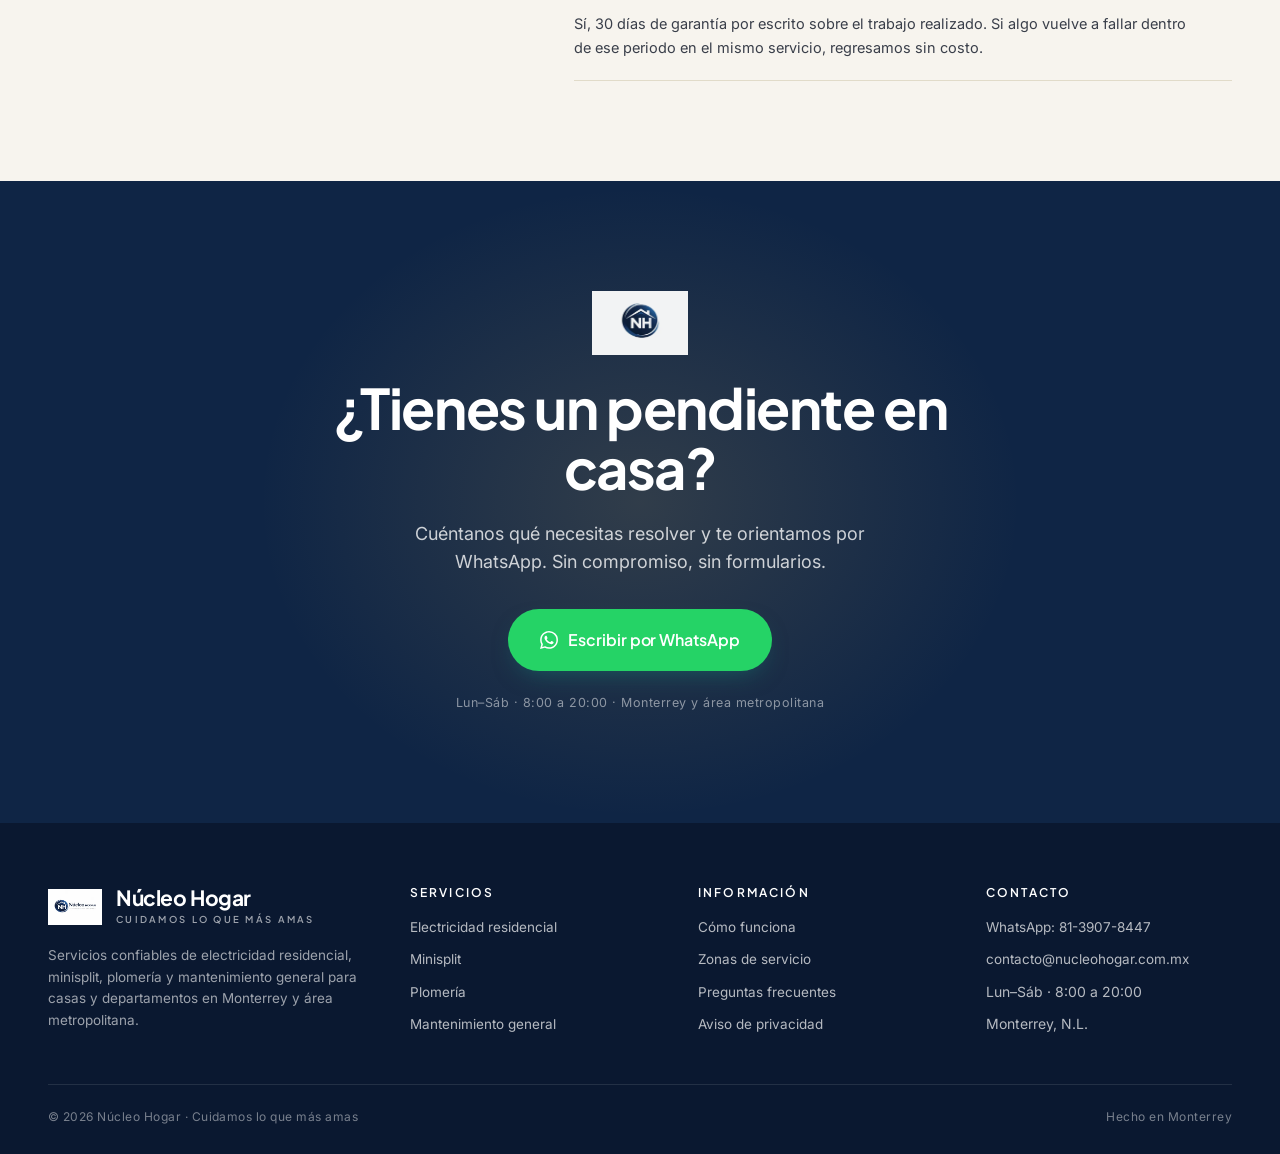
==== commit b0f9be6f: "feat(design): rediseño visual completo navy+gold+paper - home, service pages, aviso" ====
--- a/index.html
+++ b/index.html
@@ -1,5 +1,5 @@
 <!DOCTYPE html>
-<html lang="es">
+<html lang="es-MX">
 <head>
   <!-- Google tag (gtag.js) -->
   <script async src="https://www.googletagmanager.com/gtag/js?id=G-WJDX79TCKH"></script>
@@ -11,475 +11,1007 @@
   </script>
   <meta charset="UTF-8">
   <meta name="viewport" content="width=device-width, initial-scale=1.0">
-  <title>Electricista, Minisplit y Plomero en Monterrey | Núcleo Hogar | WhatsApp</title>
+  <title>Electricista, Minisplit y Plomero en Monterrey | Núcleo Hogar</title>
   <meta name="description" content="Electricista, minisplit y plomero en Monterrey. Técnicos puntuales, trabajo limpio y precio claro. 200+ hogares atendidos. Cotización rápida por WhatsApp.">
+  <meta name="robots" content="index, follow, max-image-preview:large">
   <link rel="canonical" href="https://nucleohogar.com.mx/">
+  <link rel="icon" href="/favicon.ico" sizes="any">
+  <link rel="apple-touch-icon" href="/apple-touch-icon.png">
+  <link rel="preload" as="image" href="/Hero.webp" fetchpriority="high">
   <!-- Open Graph -->
   <meta property="og:type" content="website">
   <meta property="og:title" content="Electricista, Minisplit y Plomero en Monterrey | Núcleo Hogar">
-  <meta property="og:description" content="Técnicos puntuales, trabajo limpio y precio claro. 200+ hogares atendidos. Cotización rápida por WhatsApp.">
+  <meta property="og:description" content="Servicios confiables de electricidad, minisplit y plomería en Monterrey. Técnicos puntuales, trabajo limpio y precio claro. Atención por WhatsApp.">
   <meta property="og:url" content="https://nucleohogar.com.mx/">
   <meta property="og:image" content="https://nucleohogar.com.mx/Hero.webp">
   <meta property="og:locale" content="es_MX">
   <meta property="og:site_name" content="Núcleo Hogar">
+  <!-- Twitter Card -->
+  <meta name="twitter:card" content="summary_large_image">
+  <meta name="twitter:title" content="Electricista, Minisplit y Plomero en Monterrey | Núcleo Hogar">
+  <meta name="twitter:description" content="Técnicos puntuales, trabajo limpio y precio claro. 200+ hogares atendidos. Cotización rápida por WhatsApp.">
+  <meta name="twitter:image" content="https://nucleohogar.com.mx/Hero.webp">
   <link rel="preconnect" href="https://fonts.googleapis.com">
   <link rel="preconnect" href="https://fonts.gstatic.com" crossorigin>
-  <link href="https://fonts.googleapis.com/css2?family=Inter:wght@400;600;700&display=swap" rel="stylesheet">
+  <link href="https://fonts.googleapis.com/css2?family=Plus+Jakarta+Sans:wght@500;600;700;800&family=Inter:wght@400;500;600&display=swap" rel="stylesheet">
   <style>
-:root{--color-primary:#25D366;--color-primary-dark:#1DA851;--color-accent:#1B2A4A;--color-accent-warm:#D97706;--color-brand-dark:#0F1D32;--color-brand-ice:#F0F7FF;--color-text:#1a1a1a;--color-text-muted:#64748B;--color-text-on-dark:#fff;--color-bg:#fff;--color-bg-alt:#F0F7FF;--color-border:#e2e5eb;--font-family:'Inter',system-ui,-apple-system,sans-serif;--border-radius:8px;--border-radius-lg:16px;--shadow:0 2px 8px rgba(0,0,0,0.06);--shadow-lg:0 8px 24px rgba(0,0,0,0.12);--container-max:1100px;--container-padding:1.25rem}
+:root{
+  --navy:#0F2545;--navy-2:#1B3A6B;--navy-3:#2A5298;--navy-soft:#3a5784;
+  --gold:#C9A961;--gold-soft:#E4D4A8;--gold-deep:#a8884a;
+  --ink:#0a1628;--body:#3a3f4a;--body-2:#5a6271;--muted:#8a8478;
+  --paper:#F7F4EE;--paper-2:#EFEADD;--paper-3:#E6DFCE;
+  --line:#e1dbc9;--line-2:#c8bfa9;
+  --wa:#25D366;--wa-d:#128C7E;
+  --display:'Plus Jakarta Sans',system-ui,sans-serif;
+  --body-font:'Inter',system-ui,sans-serif;
+  --r-sm:10px;--r:16px;--r-lg:24px;
+}
 *,*::before,*::after{box-sizing:border-box;margin:0;padding:0}
 html{scroll-behavior:smooth}
-body{font-family:var(--font-family);font-size:1rem;line-height:1.6;color:var(--color-text);background:var(--color-bg);-webkit-font-smoothing:antialiased}
-img{max-width:100%;height:auto;display:block}
+body{font-family:var(--body-font);background:var(--paper);color:var(--body);-webkit-font-smoothing:antialiased;text-rendering:optimizeLegibility;font-size:16px;line-height:1.6}
+img{max-width:100%;display:block}
 a{color:inherit;text-decoration:none}
-.container{max-width:var(--container-max);margin:0 auto;padding:0 var(--container-padding)}
+button{font-family:inherit}
+.container{max-width:1240px;margin:0 auto;padding:0 28px}
+
+h1,h2,h3,h4,h5{font-family:var(--display);color:var(--navy);margin:0;font-weight:700;letter-spacing:-0.022em;line-height:1.08}
+h1{font-size:clamp(36px,5vw,62px);letter-spacing:-0.03em;line-height:1.05}
+h2{font-size:clamp(28px,3.4vw,44px);letter-spacing:-0.025em;line-height:1.08}
+h3{font-size:clamp(20px,2.2vw,26px);letter-spacing:-0.02em}
+h4{font-size:18px;letter-spacing:-0.01em;font-weight:600}
+p{margin:0}
+.lead{font-size:18px;line-height:1.6;color:var(--body)}
+.eyebrow{font-family:var(--display);font-weight:600;font-size:12px;letter-spacing:0.18em;text-transform:uppercase;color:var(--navy-soft);display:inline-flex;align-items:center}
+.eyebrow .dot{display:inline-block;width:6px;height:6px;border-radius:50%;background:var(--gold);margin-right:10px;vertical-align:middle}
+.eyebrow.gold{color:var(--gold-deep)}
+.eyebrow.light{color:var(--gold-soft)}
+
+.btn{display:inline-flex;align-items:center;gap:10px;padding:14px 22px;border-radius:999px;font-family:var(--display);font-weight:600;font-size:14.5px;letter-spacing:-0.005em;text-decoration:none;border:none;cursor:pointer;transition:transform .15s ease,box-shadow .2s ease,background .2s ease,color .2s ease}
+.btn:hover{transform:translateY(-1px)}
+.btn-wa{background:var(--wa);color:#fff;box-shadow:0 10px 24px -10px rgba(18,140,126,0.5)}
+.btn-wa:hover{background:var(--wa-d);box-shadow:0 14px 28px -12px rgba(18,140,126,0.65)}
+.btn-navy{background:var(--navy);color:#fff}
+.btn-navy:hover{background:var(--navy-2)}
+.btn-ghost{background:transparent;color:var(--navy);border:1.5px solid var(--navy)}
+.btn-ghost:hover{background:var(--navy);color:#fff}
+.btn-link{font-family:var(--display);color:var(--navy);text-decoration:none;font-weight:600;font-size:13.5px;border-bottom:1.5px solid var(--gold);padding-bottom:2px;display:inline-flex;align-items:center;gap:6px}
+.btn-link:hover{color:var(--navy-2);border-color:var(--navy-2)}
+.btn .ico-wa,.btn-link .ico-arrow{width:18px;height:18px;fill:currentColor}
+.btn-link .ico-arrow{stroke:currentColor;fill:none;stroke-width:2;width:14px;height:14px}
 
 /* HEADER */
-.site-header{padding:.75rem 0;background:var(--color-brand-dark);border-bottom:none;position:sticky;top:0;z-index:100}
-.header-inner{display:flex;align-items:center;justify-content:space-between}
-.header-logo{display:flex;align-items:center;gap:.6rem}
-.header-logo img{height:40px;width:40px;object-fit:contain}
-.header-logo-text{color:#fff;font-size:1.15rem;font-weight:700;letter-spacing:-.01em;line-height:1.1}
-.header-logo-sub{display:block;font-size:.6rem;font-weight:400;color:rgba(255,255,255,.55);letter-spacing:.04em;text-transform:uppercase;margin-top:1px}
-.header-nav{display:flex;align-items:center;gap:1.75rem}
-.header-nav a{color:rgba(255,255,255,.85);font-size:.875rem;font-weight:500;transition:color .2s;white-space:nowrap}
-.header-nav a:hover{color:#fff}
-.header-cta{display:inline-flex;align-items:center;gap:.4rem;background:var(--color-primary);color:#fff;font-weight:600;font-size:.875rem;padding:.6rem 1.25rem;border-radius:var(--border-radius);transition:background .2s;white-space:nowrap}
-.header-cta:hover{background:var(--color-primary-dark)}
-.menu-toggle{display:none;background:none;border:none;cursor:pointer;padding:.5rem;color:#fff}
-.menu-toggle svg{display:block}
-@media(max-width:767px){
-  .header-nav{display:none;position:absolute;top:100%;left:0;right:0;background:var(--color-brand-dark);flex-direction:column;padding:1rem var(--container-padding) 1.5rem;gap:0;border-top:1px solid rgba(255,255,255,.1);box-shadow:0 8px 24px rgba(0,0,0,.3)}
-  .header-nav.open{display:flex}
-  .header-nav a{padding:.75rem 0;border-bottom:1px solid rgba(255,255,255,.06);width:100%;font-size:1rem}
-  .header-nav a:last-of-type{border-bottom:none}
-  .header-nav .header-cta{margin-top:.5rem;width:100%;justify-content:center;padding:.75rem 1.25rem}
+header.nav{position:sticky;top:0;z-index:50;background:rgba(247,244,238,0.92);backdrop-filter:saturate(140%) blur(14px);-webkit-backdrop-filter:saturate(140%) blur(14px);border-bottom:1px solid var(--line)}
+.nav-inner{display:flex;align-items:center;justify-content:space-between;padding:14px 0;gap:24px}
+.brand{display:flex;align-items:center;gap:12px;text-decoration:none}
+.brand img.brand-logo{height:46px;width:auto}
+.brand .wordmark{display:flex;flex-direction:column;line-height:1}
+.brand .wm-1{font-family:var(--display);font-weight:700;font-size:19px;color:var(--navy);letter-spacing:-0.02em}
+.brand .wm-2{font-family:var(--display);font-weight:600;font-size:9.5px;letter-spacing:0.24em;color:var(--navy-soft);margin-top:3px}
+nav.links{display:flex;gap:30px;align-items:center}
+nav.links a{color:var(--navy);text-decoration:none;font-size:14px;font-weight:500;font-family:var(--display);position:relative}
+nav.links a:hover{color:var(--navy-2)}
+nav.links a:after{content:"";position:absolute;left:0;right:0;bottom:-6px;height:2px;background:var(--gold);transform:scaleX(0);transform-origin:left;transition:transform .25s ease}
+nav.links a:hover:after{transform:scaleX(1)}
+.menu-toggle{display:none;background:none;border:none;cursor:pointer;padding:.5rem;color:var(--navy)}
+
+/* HERO */
+section.hero{padding:88px 0 100px;position:relative;overflow:hidden}
+.hero::before{content:"";position:absolute;right:-15%;top:-25%;width:55%;height:85%;background:radial-gradient(closest-side,rgba(201,169,97,0.18),transparent 70%);pointer-events:none}
+.hero-grid{display:grid;grid-template-columns:1.05fr 1fr;gap:64px;align-items:center}
+.hero .eyebrow{margin-bottom:22px}
+.hero h1 em{font-style:normal;color:var(--navy-2);position:relative;display:inline-block}
+.hero h1 em::after{content:"";position:absolute;left:-2%;right:-2%;bottom:0.06em;height:0.18em;background:var(--gold);opacity:0.55;z-index:-1;border-radius:2px}
+.hero .lead{margin:26px 0 32px;max-width:540px;color:var(--body)}
+.hero .ctas{display:flex;gap:14px;flex-wrap:wrap;align-items:center}
+.hero .btn-microcopy{font-size:13px;color:var(--body-2);margin-top:14px}
+.hero .trust-row{display:flex;gap:32px;margin-top:44px;padding-top:30px;border-top:1px solid var(--line);max-width:580px;flex-wrap:wrap}
+.hero .trust-row .t{display:flex;flex-direction:column;gap:4px}
+.hero .trust-row .t b{font-family:var(--display);font-weight:700;color:var(--navy);font-size:24px;line-height:1;letter-spacing:-0.02em}
+.hero .trust-row .t span{font-size:12.5px;color:var(--body-2);letter-spacing:0.01em}
+.hero-visual{position:relative;height:560px;border-radius:var(--r-lg);overflow:hidden;border:1px solid var(--line);box-shadow:0 30px 60px -28px rgba(15,37,69,0.22)}
+.hero-visual img{width:100%;height:100%;object-fit:cover}
+.hero-visual .badge{position:absolute;left:18px;bottom:18px;background:#fff;border-radius:var(--r);padding:14px 18px;box-shadow:0 26px 50px -22px rgba(15,37,69,0.28);display:flex;align-items:center;gap:12px;border:1px solid var(--line);max-width:78%}
+.hero-visual .badge .wa-ico{width:40px;height:40px;border-radius:50%;background:var(--wa);display:flex;align-items:center;justify-content:center;flex-shrink:0}
+.hero-visual .badge .wa-ico svg{width:20px;height:20px;fill:#fff}
+.hero-visual .badge b{font-size:13.5px;color:var(--navy);display:block;font-weight:600;font-family:var(--display)}
+.hero-visual .badge span{font-size:11.5px;color:var(--body-2)}
+
+/* PAIN */
+section.pain{background:var(--navy);color:#e9eef7;padding:88px 0;position:relative;overflow:hidden}
+section.pain::before{content:"";position:absolute;left:-15%;top:-20%;width:60%;height:120%;background:radial-gradient(closest-side,rgba(201,169,97,0.14),transparent 70%);pointer-events:none}
+.pain-head{max-width:760px;position:relative;margin-bottom:44px}
+section.pain h2{color:#fff;margin-top:14px}
+section.pain .lead{color:rgba(255,255,255,0.78);margin-top:20px;font-size:17px;max-width:680px}
+.pain-bullets{display:grid;grid-template-columns:repeat(4,1fr);gap:14px;position:relative}
+.pain-bullet{background:rgba(255,255,255,0.04);border:1px solid rgba(255,255,255,0.1);border-radius:var(--r);padding:22px 20px;display:flex;flex-direction:column;gap:10px;transition:background .25s ease,border-color .25s ease,transform .2s ease}
+.pain-bullet:hover{background:rgba(255,255,255,0.06);border-color:rgba(201,169,97,0.4);transform:translateY(-2px)}
+.pain-bullet .ico{width:36px;height:36px;border-radius:10px;background:rgba(201,169,97,0.14);color:var(--gold);display:flex;align-items:center;justify-content:center}
+.pain-bullet .ico svg{width:18px;height:18px;stroke:currentColor;fill:none;stroke-width:1.8}
+.pain-bullet b{font-family:var(--display);color:#fff;font-size:15px;font-weight:600;line-height:1.3}
+.pain-bullet span{font-size:13px;color:rgba(255,255,255,0.7);line-height:1.55}
+
+/* SERVICES */
+section.services{padding:100px 0;background:var(--paper)}
+.section-head{display:flex;justify-content:space-between;align-items:end;gap:40px;margin-bottom:48px;flex-wrap:wrap}
+.section-head .left{max-width:680px}
+.section-head .left .eyebrow{margin-bottom:18px}
+.section-head .left p{margin-top:18px;font-size:16.5px;color:var(--body);max-width:580px;line-height:1.65}
+.svc-featured{display:grid;grid-template-columns:1fr 1fr;gap:24px;margin-bottom:24px}
+.svc-feat{background:#fff;border:1px solid var(--line);border-radius:var(--r-lg);overflow:hidden;display:flex;flex-direction:column;transition:transform .25s ease,box-shadow .3s ease,border-color .25s ease;position:relative;text-decoration:none;color:inherit}
+.svc-feat:hover{transform:translateY(-4px);box-shadow:0 36px 60px -32px rgba(15,37,69,0.22);border-color:var(--line-2)}
+.svc-feat .visual{height:200px;position:relative;overflow:hidden;background:#0F2545}
+.svc-feat .visual img{width:100%;height:100%;object-fit:cover}
+.svc-feat .visual .tag{position:absolute;left:20px;top:20px;background:rgba(255,255,255,0.95);color:var(--navy);font-family:var(--display);font-size:10.5px;padding:6px 12px;border-radius:999px;letter-spacing:0.12em;text-transform:uppercase;border:1px solid rgba(255,255,255,0.4);font-weight:600;z-index:2}
+.svc-feat .body{padding:28px;display:flex;flex-direction:column;gap:16px;flex:1}
+.svc-feat h3{margin:0}
+.svc-feat .desc{font-size:15px;color:var(--body);line-height:1.6}
+.svc-feat ul{margin:0;padding:0;list-style:none;display:grid;grid-template-columns:1fr 1fr;gap:8px 18px}
+.svc-feat ul li{font-size:13.5px;color:var(--navy-2);padding-left:18px;position:relative;line-height:1.5;font-weight:500}
+.svc-feat ul li::before{content:"";position:absolute;left:0;top:8px;width:8px;height:8px;background:var(--gold);border-radius:50%}
+.svc-feat .cta-row{margin-top:auto;padding-top:18px;border-top:1px solid var(--line);display:flex;justify-content:space-between;align-items:center}
+.svc-secondary{display:grid;grid-template-columns:1fr 1fr;gap:18px}
+.svc-sec{background:#fff;border:1px solid var(--line);border-radius:var(--r);padding:28px;display:flex;gap:22px;align-items:start;transition:transform .2s ease,border-color .2s ease;text-decoration:none;color:inherit}
+.svc-sec:hover{border-color:var(--line-2);transform:translateY(-2px)}
+.svc-sec .ico-sm{width:54px;height:54px;border-radius:14px;background:linear-gradient(135deg,var(--paper-2),var(--paper-3));color:var(--navy);flex-shrink:0;display:flex;align-items:center;justify-content:center}
+.svc-sec .ico-sm svg{width:26px;height:26px;stroke:currentColor;fill:none;stroke-width:1.6}
+.svc-sec .content{flex:1;display:flex;flex-direction:column;gap:10px}
+.svc-sec h3{font-size:21px}
+.svc-sec .desc{font-size:14px;color:var(--body);line-height:1.55}
+.svc-sec .row{display:flex;flex-wrap:wrap;gap:6px;margin-top:4px}
+.svc-sec .chip{background:var(--paper-2);border:1px solid var(--line);padding:5px 11px;border-radius:999px;font-size:11.5px;color:var(--navy);font-weight:500}
+.svc-sec .cta-bottom{margin-top:14px;padding-top:14px;border-top:1px solid var(--line)}
+
+/* HOW */
+section.how{padding:100px 0;background:var(--paper-2);position:relative;overflow:hidden}
+.how-grid{display:grid;grid-template-columns:repeat(4,1fr);gap:20px;margin-top:44px;position:relative}
+.step{background:#fff;border:1px solid var(--line);border-radius:var(--r);padding:28px 22px;display:flex;flex-direction:column;gap:14px;position:relative}
+.step .num{font-family:var(--display);font-weight:800;font-size:42px;color:var(--gold);line-height:1;letter-spacing:-0.04em}
+.step h4{color:var(--navy);font-size:17px;font-weight:700;line-height:1.3;letter-spacing:-0.015em}
+.step p{font-size:13.5px;color:var(--body);line-height:1.55}
+.step .arrow{position:absolute;right:-14px;top:50%;transform:translateY(-50%);color:var(--gold);font-size:14px;font-weight:bold;z-index:2;background:var(--paper-2);width:24px;height:24px;border-radius:50%;display:flex;align-items:center;justify-content:center;border:1px solid var(--line)}
+.step:last-child .arrow{display:none}
+
+/* WHY + TESTIMONIOS */
+section.why{padding:100px 0;background:var(--paper)}
+.why-grid{display:grid;grid-template-columns:1fr 1.3fr;gap:56px;align-items:start}
+.why-visual{background:linear-gradient(135deg,var(--navy),var(--navy-2));border-radius:var(--r-lg);padding:44px;color:#fff;position:relative;overflow:hidden;min-height:480px;display:flex;flex-direction:column;justify-content:space-between}
+.why-visual::before{content:"";position:absolute;right:-30%;top:-30%;width:80%;height:80%;background:radial-gradient(closest-side,rgba(201,169,97,0.25),transparent 70%)}
+.why-visual .quote-big{font-family:var(--display);font-weight:600;font-size:28px;line-height:1.25;color:#fff;position:relative;letter-spacing:-0.022em;margin-top:24px}
+.why-visual .quote-big .gold{color:var(--gold-soft)}
+.why-stats{display:flex;gap:18px;margin-top:28px;position:relative;flex-wrap:wrap}
+.why-stats .stat{flex:1;min-width:120px}
+.why-stats .stat b{display:block;font-family:var(--display);font-weight:800;font-size:30px;color:var(--gold-soft);line-height:1;letter-spacing:-0.02em}
+.why-stats .stat span{display:block;font-size:12px;color:rgba(255,255,255,0.7);margin-top:6px;letter-spacing:0.02em}
+.why-visual .quote-attrib{margin-top:auto;padding-top:28px;border-top:1px solid rgba(255,255,255,0.18);display:flex;align-items:center;gap:12px;position:relative}
+.why-visual .quote-attrib .score{display:flex;flex-direction:column}
+.why-visual .quote-attrib .score b{font-size:18px;color:#fff;font-family:var(--display);font-weight:700}
+.why-visual .quote-attrib .stars{color:var(--gold);letter-spacing:2px;font-size:14px}
+.why-visual .quote-attrib .small{font-size:11.5px;color:rgba(255,255,255,0.65);margin-top:3px}
+.why-points{display:grid;grid-template-columns:1fr 1fr;gap:18px;margin-top:18px}
+.why-point{display:flex;gap:14px;align-items:start;padding:18px 0;border-top:1px solid var(--line)}
+.why-point .check{width:32px;height:32px;border-radius:50%;background:rgba(201,169,97,0.15);color:var(--gold-deep);display:flex;align-items:center;justify-content:center;flex-shrink:0}
+.why-point .check svg{width:16px;height:16px;stroke:currentColor;fill:none;stroke-width:2.5}
+.why-point b{font-family:var(--display);font-size:15px;color:var(--navy);display:block;font-weight:600;margin-bottom:3px;letter-spacing:-0.01em}
+.why-point span{font-size:13.5px;color:var(--body);line-height:1.55}
+
+/* TESTIMONIOS */
+section.testimonios{padding:80px 0;background:var(--paper-2)}
+.testi-grid{display:grid;grid-template-columns:repeat(3,1fr);gap:18px;margin-top:36px}
+.testi{background:#fff;border:1px solid var(--line);border-radius:var(--r);padding:24px;display:flex;flex-direction:column;gap:12px}
+.testi-head{display:flex;justify-content:space-between;align-items:center;gap:12px}
+.testi-author{display:flex;align-items:center;gap:12px}
+.testi-avatar{width:40px;height:40px;border-radius:50%;background:linear-gradient(135deg,var(--gold),var(--gold-deep));color:var(--navy);font-family:var(--display);font-weight:700;display:flex;align-items:center;justify-content:center;font-size:15px}
+.testi-name{font-family:var(--display);font-weight:600;color:var(--navy);font-size:14px;line-height:1}
+.testi-zone{font-size:11.5px;color:var(--body-2);margin-top:3px;display:block}
+.testi-stars{color:var(--gold);letter-spacing:1.5px;font-size:13px}
+.testi-text{font-size:14px;color:var(--body);line-height:1.6}
+.testi-time{font-size:11px;color:var(--muted);font-family:var(--display);letter-spacing:0.04em}
+
+/* CASES */
+section.cases{padding:100px 0;background:var(--paper)}
+.case-grid{display:grid;grid-template-columns:repeat(4,1fr);gap:16px;margin-top:36px}
+.case-card{background:#fff;border:1px solid var(--line);border-radius:var(--r);padding:22px;display:flex;flex-direction:column;gap:14px;transition:border-color .2s ease,transform .2s ease,box-shadow .2s ease;text-decoration:none;color:inherit}
+.case-card:hover{border-color:var(--gold);transform:translateY(-2px);box-shadow:0 18px 32px -20px rgba(15,37,69,0.16)}
+.case-card .ico-mini{width:36px;height:36px;border-radius:10px;background:var(--paper-2);color:var(--navy);display:flex;align-items:center;justify-content:center}
+.case-card .ico-mini svg{width:18px;height:18px;stroke:currentColor;fill:none;stroke-width:1.8}
+.case-card .q{font-family:var(--display);font-weight:600;font-size:15.5px;color:var(--navy);line-height:1.35;letter-spacing:-0.015em}
+.case-card .arrow{margin-top:auto;display:flex;align-items:center;gap:8px;font-size:12px;color:var(--navy);font-weight:600;letter-spacing:0.02em;font-family:var(--display)}
+.case-card .arrow svg{width:14px;height:14px;stroke:currentColor;fill:none;stroke-width:2}
+
+/* ZONES */
+section.zones{padding:100px 0;background:var(--paper-2)}
+.zones-grid{display:grid;grid-template-columns:1fr 1fr;gap:48px;align-items:center}
+.zones-list{display:grid;grid-template-columns:1fr 1fr;gap:10px;margin-top:24px}
+.zone-chip{background:#fff;border:1px solid var(--line);border-radius:999px;padding:13px 18px;display:flex;align-items:center;gap:10px;font-size:14px;color:var(--navy);font-weight:500;font-family:var(--display)}
+.zone-chip .pin{width:8px;height:8px;border-radius:50%;background:var(--gold)}
+.zones-disclaimer{margin-top:20px;padding:14px 18px;background:rgba(201,169,97,0.08);border:1px solid rgba(201,169,97,0.25);border-radius:var(--r-sm);font-size:13px;color:var(--navy-2);line-height:1.5}
+.map-art{background:#fff;border:1px solid var(--line);border-radius:var(--r-lg);padding:28px;position:relative;overflow:hidden;min-height:380px}
+.map-art .grid-bg{position:absolute;inset:0;background-image:linear-gradient(rgba(15,37,69,0.05) 1px,transparent 1px),linear-gradient(90deg,rgba(15,37,69,0.05) 1px,transparent 1px);background-size:32px 32px}
+.map-art svg{position:relative;width:100%;height:100%;display:block}
+
+/* FAQ */
+section.faq{padding:100px 0;background:var(--paper)}
+.faq-grid{display:grid;grid-template-columns:1fr 1.4fr;gap:56px}
+details.faq-item{border-top:1px solid var(--line);padding:20px 0}
+details.faq-item:last-child{border-bottom:1px solid var(--line)}
+details.faq-item summary{list-style:none;display:flex;justify-content:space-between;align-items:center;gap:24px;font-family:var(--display);font-weight:600;font-size:17px;color:var(--navy);line-height:1.35;letter-spacing:-0.015em;cursor:pointer}
+details.faq-item summary::-webkit-details-marker{display:none}
+details.faq-item summary .plus{width:28px;height:28px;border-radius:50%;background:var(--paper-2);color:var(--navy);display:flex;align-items:center;justify-content:center;font-size:18px;flex-shrink:0;transition:transform .25s ease,background .2s ease;font-weight:400}
+details.faq-item[open] summary .plus{transform:rotate(45deg);background:var(--gold);color:#fff}
+details.faq-item p{margin:14px 0 0;font-size:14.5px;color:var(--body);line-height:1.65;padding-right:32px}
+
+/* FINAL CTA */
+section.final-cta{padding:110px 0;background:var(--navy);color:#fff;text-align:center;position:relative;overflow:hidden}
+section.final-cta::before{content:"";position:absolute;left:50%;top:50%;transform:translate(-50%,-50%);width:85%;height:140%;background:radial-gradient(closest-side,rgba(201,169,97,0.18),transparent 70%)}
+.final-cta-inner{position:relative;max-width:780px;margin:0 auto;padding:0 24px}
+.final-cta-logo{height:64px;width:auto;margin:0 auto 22px;opacity:.95}
+.final-cta h2{color:#fff;font-size:clamp(34px,4.5vw,56px)}
+.final-cta p{font-size:18px;color:rgba(255,255,255,0.78);margin:22px auto 32px;max-width:520px;line-height:1.6}
+.final-cta .btn-wa{font-size:16px;padding:18px 32px}
+.final-cta .small{margin-top:22px;font-size:12.5px;color:rgba(255,255,255,0.5);letter-spacing:0.04em}
+
+/* FOOTER */
+footer.site{padding:64px 0 28px;background:#0a1830;color:rgba(255,255,255,0.7);font-size:14px}
+.footer-grid{display:grid;grid-template-columns:1.3fr 1fr 1fr 1fr;gap:42px}
+.footer-brand{display:flex;flex-direction:column;gap:18px;max-width:340px}
+.footer-brand .mark-wrap{display:flex;align-items:center;gap:14px}
+.footer-brand .mark-wrap img{width:54px;height:auto}
+.footer-brand .mark-wrap .wm-1{font-family:var(--display);font-weight:700;font-size:21px;color:#fff;line-height:1;letter-spacing:-0.02em}
+.footer-brand .mark-wrap .wm-2{font-family:var(--display);font-weight:600;font-size:9.5px;letter-spacing:0.24em;color:rgba(255,255,255,0.6);margin-top:4px;display:block}
+.footer-brand p{margin:0;color:rgba(255,255,255,0.6);font-size:13.5px;line-height:1.6}
+footer.site h5{font-family:var(--display);color:#fff;font-size:12px;letter-spacing:0.18em;text-transform:uppercase;margin:0 0 16px;font-weight:600}
+footer.site ul{list-style:none;padding:0;margin:0;display:flex;flex-direction:column;gap:10px}
+footer.site ul li a{color:rgba(255,255,255,0.7);text-decoration:none;font-size:13.5px}
+footer.site ul li a:hover{color:var(--gold-soft)}
+.footer-bottom{margin-top:48px;padding-top:22px;border-top:1px solid rgba(255,255,255,0.1);display:flex;justify-content:space-between;gap:24px;flex-wrap:wrap;font-size:12px;color:rgba(255,255,255,0.45);letter-spacing:0.04em}
+
+/* FLOATING WA */
+.wa-float{position:fixed;right:24px;bottom:24px;z-index:80;background:var(--wa);color:#fff;border-radius:999px;padding:14px 22px 14px 16px;display:flex;align-items:center;gap:12px;box-shadow:0 14px 28px -12px rgba(18,140,126,0.55);text-decoration:none;font-weight:600;font-size:14px;font-family:var(--display);transition:opacity .3s,transform .2s ease,box-shadow .2s ease}
+.wa-float:hover{transform:translateY(-2px);box-shadow:0 22px 36px -14px rgba(18,140,126,0.7)}
+.wa-float svg{width:24px;height:24px;fill:#fff}
+.wa-float.hidden{opacity:0;pointer-events:none}
+
+/* RESPONSIVE */
+@media (max-width:1100px){
+  .pain-bullets{grid-template-columns:repeat(2,1fr)}
+  .case-grid{grid-template-columns:repeat(2,1fr)}
+  .testi-grid{grid-template-columns:repeat(2,1fr)}
+}
+@media (max-width:1024px){
+  .hero-grid{grid-template-columns:1fr;gap:44px}
+  .hero-visual{height:380px}
+  .why-grid,.zones-grid,.faq-grid{grid-template-columns:1fr;gap:36px}
+  .svc-featured,.svc-secondary{grid-template-columns:1fr}
+  .how-grid{grid-template-columns:repeat(2,1fr)}
+  .step .arrow{display:none}
+  .footer-grid{grid-template-columns:1fr 1fr;gap:32px}
+}
+@media (max-width:767px){
+  .container{padding:0 20px}
+  nav.links{display:none;position:absolute;top:100%;left:0;right:0;background:var(--paper);flex-direction:column;padding:18px 20px 22px;gap:0;border-top:1px solid var(--line);box-shadow:0 12px 28px rgba(15,37,69,0.12)}
+  nav.links.open{display:flex}
+  nav.links a{padding:14px 0;border-bottom:1px solid var(--line);width:100%;font-size:15px}
+  nav.links a:last-of-type{border-bottom:none}
+  nav.links a:after{display:none}
   .menu-toggle{display:block}
-}
-
-/* TIPOGRAFÍA */
-section h2{font-size:clamp(1.5rem,4vw,2.25rem);font-weight:700;line-height:1.2;margin-bottom:2rem;color:var(--color-accent)}
-section h3{font-size:1.125rem;font-weight:600;margin-bottom:.5rem;color:var(--color-accent)}
-
-/* BOTÓN WA */
-.btn-whatsapp{display:inline-flex;align-items:center;gap:.5rem;background:var(--color-primary);color:#fff;font-weight:600;font-size:1rem;padding:.875rem 1.75rem;border-radius:var(--border-radius);transition:background .2s,transform .1s;cursor:pointer;border:none}
-.btn-whatsapp:hover{background:var(--color-primary-dark)}
-.btn-whatsapp:active{transform:scale(.98)}
-.btn-whatsapp.btn-lg{font-size:1.125rem;padding:1rem 2rem}
-.btn-whatsapp-light{background:#fff;color:var(--color-accent)}
-.btn-whatsapp-light:hover{background:#f0f0f0}
-.btn-whatsapp-light svg{fill:var(--color-primary)}
-.btn-microcopy{font-size:clamp(0.8rem,2vw,0.875rem);color:var(--color-text-muted);margin-top:.5rem}
-.btn-microcopy-light{color:rgba(255,255,255,.7)}
-
-/* FLOTANTE */
-.whatsapp-float{position:fixed;bottom:1.5rem;right:1.5rem;width:60px;height:60px;background:var(--color-primary);border-radius:50%;display:flex;align-items:center;justify-content:center;box-shadow:var(--shadow-lg);z-index:1000;transition:transform .2s,opacity .3s}
-.whatsapp-float:hover{transform:scale(1.08)}
-
-/* SECCIONES */
-section{padding:5rem 0}
-
-/* HERO */
-.hero{padding:5rem 0 4rem;background:var(--color-bg)}
-.hero-grid{display:grid;gap:2.5rem;align-items:center}
-.hero-content{text-align:left}
-.hero-tag{font-size:.8rem;font-weight:600;color:var(--color-primary-dark);text-transform:uppercase;letter-spacing:.06em;margin-bottom:1rem;display:inline-block;background:rgba(37,211,102,.1);padding:.3rem .75rem;border-radius:999px}
-.hero h1{font-size:clamp(1.875rem,5vw,2.75rem);font-weight:700;line-height:1.15;margin-bottom:1rem;color:var(--color-accent)}
-.hero-subtitle{font-size:1.1rem;color:var(--color-text-muted);line-height:1.5;margin-bottom:2rem;max-width:540px}
-.hero-image{border-radius:var(--border-radius-lg);overflow:hidden;aspect-ratio:4/3}
-.hero-image img{width:100%;height:100%;object-fit:cover}
-@media(min-width:768px){.hero-grid{grid-template-columns:1fr 1fr;gap:3rem}.hero{padding:6rem 0 6rem}}
-
-/* PROBLEMAS — Fondo oscuro = seriedad y urgencia */
-.problemas{background:var(--color-brand-dark)}
-.problemas h2{text-align:center;color:var(--color-text-on-dark)}
-.problemas-grid{display:grid;gap:1rem;max-width:900px;margin:0 auto}
-@media(min-width:640px){.problemas-grid{gap:1.5rem}}
-.problema-card{display:flex;gap:1rem;align-items:flex-start;background:rgba(255,255,255,0.08);padding:1.25rem 1.5rem;border-radius:var(--border-radius);border:1px solid rgba(255,255,255,0.1)}
-.problema-icon{font-size:1.25rem;flex-shrink:0;margin-top:.15rem}
-.problema-card strong{display:block;margin-bottom:.25rem;color:var(--color-text-on-dark);font-size:.95rem}
-.problema-card p{color:rgba(255,255,255,.75);font-size:.9rem;line-height:1.5}
-@media(min-width:640px){.problemas-grid{grid-template-columns:repeat(2,1fr)}}
-
-/* SERVICIOS — Fondo blanco, cards con tinte azul */
-.servicios{text-align:center;background:var(--color-bg)}
-.servicios-grid{display:grid;gap:1.5rem}
-@media(min-width:640px){.servicios-grid{gap:2rem}}
-.servicio-card{background:var(--color-brand-ice);border-radius:var(--border-radius-lg);border:1px solid rgba(27,42,74,0.1);text-align:center;transition:box-shadow .2s;overflow:hidden}
-.servicio-card:hover{box-shadow:var(--shadow)}
-.servicio-card-img{width:100%;height:220px;object-fit:cover}
-.servicio-card-body{padding:1.5rem}
-.servicio-card-body-noimg{padding:2.5rem 1.5rem 1.5rem}
-.servicio-icon{font-size:2.5rem;display:block;margin-bottom:1rem}
-.servicio-card p{color:var(--color-text-muted);font-size:.95rem;line-height:1.5}
-@media(min-width:640px){.servicios-grid{grid-template-columns:repeat(3,1fr)}}
-
-/* CONFIANZA — Fondo oscuro = experiencia y solidez */
-.confianza{background:var(--color-brand-dark);text-align:center}
-.confianza h2{color:var(--color-text-on-dark)}
-.confianza-grid{display:grid;gap:1.25rem;max-width:900px;margin:0 auto 2.5rem;text-align:left}
-.confianza-item{background:rgba(255,255,255,0.08);padding:1.25rem 1.5rem;border-radius:var(--border-radius);border:1px solid rgba(255,255,255,0.1)}
-.confianza-item strong{display:block;margin-bottom:.25rem;color:var(--color-accent-warm);font-size:1rem}
-.confianza-item p{color:rgba(255,255,255,.75);font-size:.9rem}
-@media(min-width:640px){.confianza-grid{grid-template-columns:repeat(2,1fr)}}
-.stats-row{display:flex;gap:2.5rem;justify-content:center;flex-wrap:wrap;margin:2rem 0}
-.stat{text-align:center}
-.stat strong{display:block;font-size:2rem;color:var(--color-accent-warm);line-height:1.2}
-.stat span{font-size:.875rem;color:rgba(255,255,255,.75)}
-.testimonios-header{text-align:center;margin-bottom:2rem}
-.testimonios-score{display:inline-flex;align-items:center;gap:.75rem;background:rgba(255,255,255,0.1);padding:.75rem 1.5rem;border-radius:999px;border:1px solid rgba(255,255,255,0.15)}
-.testimonios-score .score-num{font-size:1.5rem;font-weight:700;color:#fff}
-.testimonios-score .stars{color:#FBBF24;font-size:1.1rem;letter-spacing:2px}
-.testimonios-score .score-label{font-size:.8rem;color:rgba(255,255,255,.6)}
-.testimonios{display:grid;gap:1rem;max-width:900px;margin:0 auto}
-.testimonio{background:rgba(255,255,255,0.08);padding:1.25rem 1.5rem;border-radius:var(--border-radius);border:1px solid rgba(255,255,255,0.1);text-align:left}
-.testimonio-top{display:flex;align-items:center;justify-content:space-between;margin-bottom:.75rem}
-.testimonio-author{display:flex;flex-direction:column}
-.testimonio-name{font-size:.9rem;font-weight:600;color:#fff}
-.testimonio-zone{font-size:.8rem;color:rgba(255,255,255,.5)}
-.testimonio-stars{color:#FBBF24;font-size:.85rem;letter-spacing:1px}
-.testimonio-text{font-size:.9rem;line-height:1.6;color:rgba(255,255,255,.85)}
-.testimonio-time{font-size:.75rem;color:rgba(255,255,255,.35);margin-top:.5rem}
-@media(min-width:640px){.testimonios{grid-template-columns:repeat(2,1fr)}}
-@media(min-width:900px){.testimonios{grid-template-columns:repeat(3,1fr)}}
-
-/* CÓMO FUNCIONA — Tinte azul claro = transparencia */
-.como-funciona{text-align:center;background:var(--color-brand-ice)}
-.pasos{display:grid;gap:1.5rem;max-width:900px;margin:0 auto}
-.paso{padding:2rem 1.5rem;text-align:center}
-.paso-num{display:inline-flex;align-items:center;justify-content:center;width:48px;height:48px;border-radius:50%;background:var(--color-accent);color:#fff;font-weight:700;font-size:1.25rem;margin-bottom:1rem}
-.paso p{color:var(--color-text-muted);font-size:.95rem}
-@media(min-width:640px){.pasos{grid-template-columns:repeat(3,1fr)}}
-
-/* COBERTURA — Blanco limpio = alcance y claridad */
-.cobertura{background:var(--color-bg);text-align:center}
-.cobertura>.container>p{color:var(--color-text-muted)}
-.zonas-list{display:flex;flex-wrap:wrap;gap:.5rem;list-style:none;margin:1.5rem auto;justify-content:center;max-width:800px}
-.zonas-list li{background:var(--color-brand-ice);border:1px solid var(--color-accent);padding:.4rem .9rem;border-radius:999px;font-size:.875rem;color:var(--color-accent)}
-.cobertura-nota{margin-top:1rem;font-size:.9rem;color:var(--color-text-muted)}
-
-/* CTA FINAL */
-.cta-final{background:#0C1829;color:var(--color-text-on-dark);text-align:center;padding:6rem 0}
-.cta-final h2{color:var(--color-text-on-dark);max-width:700px;margin-left:auto;margin-right:auto}
-.cta-final p{color:rgba(255,255,255,.8);font-size:1.1rem;max-width:550px;margin:0 auto 2rem}
-.cta-logo{height:60px;width:auto;margin:0 auto 2rem;opacity:.9}
-
-/* FOOTER */
-footer{background:#0C1829;color:rgba(255,255,255,.6);text-align:center;padding:2rem 0;font-size:.875rem}
-.footer-logo{height:50px;width:auto;margin:0 auto 1rem}
-.footer-location{margin-bottom:.75rem}
-.footer-legal{margin-bottom:.5rem}
-.footer-legal a{color:rgba(255,255,255,.75);text-decoration:underline}
-.footer-legal a:hover{color:#fff}
-.footer-copy{font-size:.8rem;color:rgba(255,255,255,.35)}
-
-/* ANIMACIONES */
-.fade-in{opacity:0;transform:translateY(20px);transition:opacity .5s,transform .5s}
-.fade-in.visible{opacity:1;transform:translateY(0)}
-
-/* MOBILE */
-@media(max-width:767px){
-  section{padding:4rem 0}
-  .hero{padding:4rem 0 3.5rem}
-  .hero-content{text-align:center}
-  .hero-subtitle{margin-left:auto;margin-right:auto}
-  .btn-whatsapp.btn-lg{width:100%;justify-content:center;margin-left:0;margin-right:0}
-  .stat strong{font-size:1.5rem}
-  .header-logo img{height:34px;width:34px}
-  .header-logo-text{font-size:1rem}
-  .header-logo-sub{font-size:.55rem}
-  .hero-image{aspect-ratio:16/9}
-  .servicios-grid{grid-template-columns:1fr}
-  .problemas-grid{grid-template-columns:1fr}
-  .confianza-grid{grid-template-columns:1fr}
-  .testimonios{grid-template-columns:1fr}
-  .pasos{grid-template-columns:1fr}
-}
-@media(max-width:400px){
-  :root{--container-padding:1rem}
+  .nav-cta-desktop{display:none}
+  .hero{padding:48px 0 64px}
+  .hero h1 br{display:none}
+  .pain-bullets{grid-template-columns:1fr}
+  .how-grid{grid-template-columns:1fr}
+  .why-points{grid-template-columns:1fr}
+  .zones-list{grid-template-columns:1fr}
+  .case-grid{grid-template-columns:1fr}
+  .testi-grid{grid-template-columns:1fr}
+  .footer-grid{grid-template-columns:1fr}
+  section.pain,section.services,section.how,section.why,section.zones,section.cases,section.faq,section.testimonios{padding:64px 0}
+  section.final-cta{padding:72px 0}
+  .wa-float span{display:none}
+  .wa-float{padding:14px;border-radius:50%}
+  .svc-feat .body{padding:22px}
+  .svc-feat ul{grid-template-columns:1fr}
+  .svc-sec{flex-direction:column;padding:22px}
+  .hero-visual .badge{padding:12px 14px;max-width:88%}
+  .brand .wordmark{display:none}
+  .brand img.brand-logo{height:42px}
 }
   </style>
 </head>
 <body>
 
-  <header class="site-header">
-    <div class="container header-inner">
-      <a href="#inicio" class="header-logo">
-        <img src="Logo%20Blanco.webp" alt="Núcleo Hogar">
-        <span class="header-logo-text">Núcleo Hogar<span class="header-logo-sub">Cuidamos lo que más amas</span></span>
-      </a>
-      <button class="menu-toggle" aria-label="Abrir menú" onclick="document.querySelector('.header-nav').classList.toggle('open');this.setAttribute('aria-expanded',this.getAttribute('aria-expanded')==='true'?'false':'true')">
-        <svg xmlns="http://www.w3.org/2000/svg" width="28" height="28" viewBox="0 0 24 24" fill="none" stroke="currentColor" stroke-width="2" stroke-linecap="round"><line x1="3" y1="6" x2="21" y2="6"/><line x1="3" y1="12" x2="21" y2="12"/><line x1="3" y1="18" x2="21" y2="18"/></svg>
-      </button>
-      <nav class="header-nav">
-        <a href="#servicios">Servicios</a>
-        <a href="#confianza">¿Por qué elegirnos?</a>
-        <a href="#proceso">Cómo funciona</a>
-        <a href="#cobertura">Cobertura</a>
-        <a href="https://wa.me/528139078447?text=Hola%2C%20vi%20su%20p%C3%A1gina%20y%20necesito%20ayuda%20con%20un%20tema%20en%20mi%20casa" class="header-cta" target="_blank" rel="noopener">
-          <svg xmlns="http://www.w3.org/2000/svg" width="18" height="18" viewBox="0 0 24 24" fill="currentColor"><path d="M17.472 14.382c-.297-.149-1.758-.867-2.03-.967-.273-.099-.471-.148-.67.15-.197.297-.767.966-.94 1.164-.173.199-.347.223-.644.075-.297-.15-1.255-.463-2.39-1.475-.883-.788-1.48-1.761-1.653-2.059-.173-.297-.018-.458.13-.606.134-.133.298-.347.446-.52.149-.174.198-.298.298-.497.099-.198.05-.371-.025-.52-.075-.149-.669-1.612-.916-2.207-.242-.579-.487-.5-.669-.51-.173-.008-.371-.01-.57-.01-.198 0-.52.074-.792.372-.272.297-1.04 1.016-1.04 2.479 0 1.462 1.065 2.875 1.213 3.074.149.198 2.096 3.2 5.077 4.487.709.306 1.262.489 1.694.625.712.227 1.36.195 1.871.118.571-.085 1.758-.719 2.006-1.413.248-.694.248-1.289.173-1.413-.074-.124-.272-.198-.57-.347m-5.421 7.403h-.004a9.87 9.87 0 01-5.031-1.378l-.361-.214-3.741.982.998-3.648-.235-.374a9.86 9.86 0 01-1.51-5.26c.001-5.45 4.436-9.884 9.888-9.884 2.64 0 5.122 1.03 6.988 2.898a9.825 9.825 0 012.893 6.994c-.003 5.45-4.437 9.884-9.885 9.884m8.413-18.297A11.815 11.815 0 0012.05 0C5.495 0 .16 5.335.157 11.892c0 2.096.547 4.142 1.588 5.945L.057 24l6.305-1.654a11.882 11.882 0 005.683 1.448h.005c6.554 0 11.89-5.335 11.893-11.893a11.821 11.821 0 00-3.48-8.413z"/></svg>
-          Escríbenos
+<!-- SHARED SVG ICONS -->
+<svg width="0" height="0" style="position:absolute" aria-hidden="true">
+  <defs>
+    <symbol id="ico-wa" viewBox="0 0 24 24"><path d="M17.472 14.382c-.297-.149-1.758-.867-2.03-.967-.273-.099-.471-.148-.67.15-.197.297-.767.966-.94 1.164-.173.199-.347.223-.644.075-.297-.15-1.255-.463-2.39-1.475-.883-.788-1.48-1.761-1.653-2.059-.173-.297-.018-.458.13-.606.134-.133.298-.347.446-.52.149-.174.198-.298.298-.497.099-.198.05-.371-.025-.52-.075-.149-.669-1.612-.916-2.207-.242-.579-.487-.5-.669-.51l-.57-.01c-.198 0-.52.074-.792.372-.272.297-1.04 1.016-1.04 2.479 0 1.462 1.065 2.875 1.213 3.074.149.198 2.096 3.2 5.077 4.487.709.306 1.262.489 1.694.625.712.227 1.36.195 1.871.118.571-.085 1.758-.719 2.006-1.413.247-.694.247-1.289.173-1.413-.074-.124-.272-.198-.57-.347m-5.421 7.403h-.004a9.87 9.87 0 01-5.031-1.378l-.361-.214-3.741.982.998-3.648-.235-.374a9.86 9.86 0 01-1.51-5.26c.001-5.45 4.436-9.884 9.888-9.884 2.64 0 5.122 1.03 6.988 2.898a9.825 9.825 0 012.893 6.994c-.003 5.45-4.437 9.884-9.885 9.884m8.413-18.297A11.815 11.815 0 0012.05 0C5.495 0 .16 5.335.157 11.892c0 2.096.547 4.142 1.588 5.945L.057 24l6.305-1.654a11.882 11.882 0 005.683 1.448h.005c6.554 0 11.89-5.335 11.893-11.893a11.821 11.821 0 00-3.48-8.413Z"/></symbol>
+    <symbol id="ico-bolt" viewBox="0 0 24 24"><path d="M13 2 L4 14 L11 14 L11 22 L20 10 L13 10 Z" stroke-linejoin="round"/></symbol>
+    <symbol id="ico-snow" viewBox="0 0 24 24"><path d="M12 2v20M2 12h20M5 5l14 14M19 5L5 19" stroke-linecap="round"/></symbol>
+    <symbol id="ico-drop" viewBox="0 0 24 24"><path d="M12 2 C 12 2, 4 12, 4 16 a8 8 0 0 0 16 0 C 20 12, 12 2, 12 2 Z" stroke-linejoin="round"/></symbol>
+    <symbol id="ico-wrench" viewBox="0 0 24 24"><path d="M14.7 6.3a4.5 4.5 0 0 1 6 6L19 14l-9 9-3-3 9-9 1.7-1.7Z M5 19l3 3" stroke-linejoin="round"/></symbol>
+    <symbol id="ico-arrow" viewBox="0 0 24 24"><path d="M5 12h14M13 6l6 6-6 6" stroke-linecap="round" stroke-linejoin="round"/></symbol>
+    <symbol id="ico-check" viewBox="0 0 24 24"><path d="M4 12l5 5L20 6" stroke-linecap="round" stroke-linejoin="round"/></symbol>
+    <symbol id="ico-chat" viewBox="0 0 24 24"><path d="M21 12a8 8 0 1 1-3-6.2L21 4l-1 4.2A8 8 0 0 1 21 12Z" stroke-linejoin="round"/></symbol>
+    <symbol id="ico-clock" viewBox="0 0 24 24"><circle cx="12" cy="12" r="9"/><path d="M12 7v5l3 2" stroke-linecap="round"/></symbol>
+    <symbol id="ico-shield" viewBox="0 0 24 24"><path d="M12 2 4 5v7c0 5 4 9 8 10 4-1 8-5 8-10V5l-8-3Z M9 12l2 2 4-4" stroke-linejoin="round" stroke-linecap="round"/></symbol>
+    <symbol id="ico-home" viewBox="0 0 24 24"><path d="M3 11l9-7 9 7v10a2 2 0 0 1-2 2h-3v-7H8v7H5a2 2 0 0 1-2-2V11Z" stroke-linejoin="round"/></symbol>
+  </defs>
+</svg>
+
+<!-- HEADER -->
+<header class="nav">
+  <div class="container nav-inner">
+    <a href="#inicio" class="brand">
+      <img src="Logo%20Azul.webp" alt="Núcleo Hogar — Cuidamos lo que más amas" class="brand-logo">
+      <div class="wordmark">
+        <span class="wm-1">Núcleo Hogar</span>
+        <span class="wm-2">MONTERREY · MX</span>
+      </div>
+    </a>
+    <button class="menu-toggle" aria-label="Abrir menú" onclick="document.querySelector('nav.links').classList.toggle('open')">
+      <svg xmlns="http://www.w3.org/2000/svg" width="28" height="28" viewBox="0 0 24 24" fill="none" stroke="currentColor" stroke-width="2" stroke-linecap="round"><line x1="3" y1="6" x2="21" y2="6"/><line x1="3" y1="12" x2="21" y2="12"/><line x1="3" y1="18" x2="21" y2="18"/></svg>
+    </button>
+    <nav class="links">
+      <a href="#servicios">Servicios</a>
+      <a href="#como-funciona">Cómo funciona</a>
+      <a href="#zonas">Zonas</a>
+      <a href="#faq">Preguntas</a>
+    </nav>
+    <a href="https://wa.me/528139078447?text=Hola%2C%20vi%20su%20p%C3%A1gina%20y%20necesito%20ayuda%20con%20un%20tema%20en%20mi%20casa" class="btn btn-wa nav-cta-desktop" target="_blank" rel="noopener">
+      <svg class="ico-wa"><use href="#ico-wa"/></svg>
+      WhatsApp
+    </a>
+  </div>
+</header>
+
+<!-- HERO -->
+<section class="hero" id="inicio">
+  <div class="container hero-grid">
+    <div>
+      <div class="eyebrow"><span class="dot"></span>Monterrey y área metropolitana</div>
+      <h1>Servicios confiables para <em>resolver pendientes</em> de tu hogar.</h1>
+      <p class="lead">Electricidad residencial, minisplit y plomería para casas y departamentos en Monterrey. Técnicos puntuales, trabajo limpio y precio claro — todo coordinado por WhatsApp.</p>
+      <div class="ctas">
+        <a href="https://wa.me/528139078447?text=Hola%2C%20vi%20su%20p%C3%A1gina%20y%20necesito%20ayuda%20con%20un%20tema%20en%20mi%20casa" class="btn btn-wa" target="_blank" rel="noopener">
+          <svg class="ico-wa"><use href="#ico-wa"/></svg>
+          Escribir por WhatsApp
         </a>
-      </nav>
-    </div>
-  </header>
-
-  <section class="hero" id="inicio">
-    <div class="container">
-      <div class="hero-grid">
-        <div class="hero-content">
-          <span class="hero-tag">Monterrey y área metropolitana</span>
-          <h1>Electricista, Minisplit y Plomero en Monterrey — Técnicos que llegan cuando dicen</h1>
-          <p class="hero-subtitle">¿Cansado de técnicos que no llegan o dejan el trabajo a medias? Nosotros le damos precio claro, trabajo limpio y puntualidad desde el primer contacto.</p>
-          <a href="https://wa.me/528139078447?text=Hola%2C%20vi%20su%20p%C3%A1gina%20y%20necesito%20ayuda%20con%20un%20tema%20en%20mi%20casa" class="btn-whatsapp btn-lg" target="_blank" rel="noopener">
-            <svg xmlns="http://www.w3.org/2000/svg" width="24" height="24" viewBox="0 0 24 24" fill="currentColor"><path d="M17.472 14.382c-.297-.149-1.758-.867-2.03-.967-.273-.099-.471-.148-.67.15-.197.297-.767.966-.94 1.164-.173.199-.347.223-.644.075-.297-.15-1.255-.463-2.39-1.475-.883-.788-1.48-1.761-1.653-2.059-.173-.297-.018-.458.13-.606.134-.133.298-.347.446-.52.149-.174.198-.298.298-.497.099-.198.05-.371-.025-.52-.075-.149-.669-1.612-.916-2.207-.242-.579-.487-.5-.669-.51-.173-.008-.371-.01-.57-.01-.198 0-.52.074-.792.372-.272.297-1.04 1.016-1.04 2.479 0 1.462 1.065 2.875 1.213 3.074.149.198 2.096 3.2 5.077 4.487.709.306 1.262.489 1.694.625.712.227 1.36.195 1.871.118.571-.085 1.758-.719 2.006-1.413.248-.694.248-1.289.173-1.413-.074-.124-.272-.198-.57-.347m-5.421 7.403h-.004a9.87 9.87 0 01-5.031-1.378l-.361-.214-3.741.982.998-3.648-.235-.374a9.86 9.86 0 01-1.51-5.26c.001-5.45 4.436-9.884 9.888-9.884 2.64 0 5.122 1.03 6.988 2.898a9.825 9.825 0 012.893 6.994c-.003 5.45-4.437 9.884-9.885 9.884m8.413-18.297A11.815 11.815 0 0012.05 0C5.495 0 .16 5.335.157 11.892c0 2.096.547 4.142 1.588 5.945L.057 24l6.305-1.654a11.882 11.882 0 005.683 1.448h.005c6.554 0 11.89-5.335 11.893-11.893a11.821 11.821 0 00-3.48-8.413z"/></svg>
-            Escribir por WhatsApp
-          </a>
-          <p class="btn-microcopy">Respuesta rápida · Sin compromiso</p>
-        </div>
-        <div class="hero-image">
-          <img src="Hero.webp" alt="Técnico de Núcleo Hogar evaluando un hogar en Monterrey">
-        </div>
-      </div>
-    </div>
-  </section>
-
-  <section class="problemas" id="problemas">
-    <div class="container">
-      <h2>Sabemos lo que está cansado de vivir</h2>
-      <div class="problemas-grid">
-        <div class="problema-card"><span class="problema-icon">&#10060;</span><div><strong>Le dijeron que llegaban a las 9 y aparecieron a las 3</strong><p>Perdió medio día esperando, canceló compromisos, y ni siquiera le avisaron del retraso.</p></div></div>
-        <div class="problema-card"><span class="problema-icon">&#10060;</span><div><strong>El trabajo quedó "listo" pero a la semana volvió el problema</strong><p>Y cuando les marcó para reclamar, nadie le contestó. Terminó pagando doble.</p></div></div>
-        <div class="problema-card"><span class="problema-icon">&#10060;</span><div><strong>Le dejaron la casa sucia y desordenada</strong><p>Cables sueltos, manchas en la pared, herramienta olvidada. Y el técnico ya no volvió.</p></div></div>
-        <div class="problema-card"><span class="problema-icon">&#10060;</span><div><strong>No sabía quién estaba entrando a su casa</strong><p>Sin identificación, sin referencias, sin garantía. Solo la esperanza de que hiciera bien su trabajo.</p></div></div>
-      </div>
-    </div>
-  </section>
-
-  <section class="servicios" id="servicios">
-    <div class="container">
-      <h2>Servicios de electricidad, minisplit y plomería en Monterrey</h2>
-      <div class="servicios-grid">
-        <a href="electricista-monterrey.html" class="servicio-card">
-          <img src="Servicio%20Electrico.webp" alt="Técnico realizando servicio eléctrico" class="servicio-card-img">
-          <div class="servicio-card-body"><h3>Electricidad residencial</h3><p>Instalaciones, reparaciones, cortos, apagones parciales y revisiones preventivas. Trabajo seguro y a la primera.</p></div>
-        </a>
-        <a href="minisplit-monterrey.html" class="servicio-card">
-          <img src="Tecnico%20con%20minisplit.webp" alt="Técnico realizando mantenimiento de minisplit" class="servicio-card-img">
-          <div class="servicio-card-body"><h3>Minisplit: instalación y mantenimiento</h3><p>Instalación, lavado profundo, recarga de gas y revisión de funcionamiento. Su minisplit enfriando como nuevo.</p></div>
-        </a>
-        <a href="plomeria-monterrey.html" class="servicio-card">
-          <img src="Plomeria.webp" alt="Técnico realizando servicio de plomería" class="servicio-card-img">
-          <div class="servicio-card-body"><h3>Plomería</h3><p>Fugas, destapes, cambio de llaves, instalación de accesorios y reparaciones generales. Soluciones que duran.</p></div>
-        </a>
-      </div>
-    </div>
-  </section>
-
-  <section class="confianza" id="confianza">
-    <div class="container">
-      <h2>Por qué las familias en Monterrey nos eligen</h2>
-      <div class="confianza-grid">
-        <div class="confianza-item"><strong>Llegamos cuando decimos</strong><p>Le confirmamos hora exacta y la respetamos. Si hay algún cambio, le avisamos antes.</p></div>
-        <div class="confianza-item"><strong>Presupuesto claro desde el inicio</strong><p>Le decimos cuánto cuesta antes de empezar. Sin sorpresas al terminar.</p></div>
-        <div class="confianza-item"><strong>Trabajo limpio y ordenado</strong><p>Nos vamos y su casa queda igual o mejor que como la encontramos.</p></div>
-        <div class="confianza-item"><strong>Comunicación directa</strong><p>Le explicamos qué vamos a hacer, por qué y cuánto tarda. Sin tecnicismos ni rodeos.</p></div>
-      </div>
-      <div class="stats-row">
-        <div class="stat"><strong>200+</strong><span>Hogares atendidos</span></div>
-        <div class="stat"><strong>Monterrey</strong><span>y área metropolitana</span></div>
-        <div class="stat"><strong>30 días</strong><span>De garantía por escrito</span></div>
-      </div>
-      <div class="testimonios-header">
-        <div class="testimonios-score">
-          <span class="score-num">4.9</span>
-          <span class="stars">&#9733;&#9733;&#9733;&#9733;&#9733;</span>
-          <span class="score-label">Basado en reseñas de clientes</span>
-        </div>
-      </div>
-      <div class="testimonios">
-        <div class="testimonio">
-          <div class="testimonio-top">
-            <div class="testimonio-author"><span class="testimonio-name">María G.</span><span class="testimonio-zone">San Pedro Garza García</span></div>
-            <span class="testimonio-stars">&#9733;&#9733;&#9733;&#9733;&#9733;</span>
-          </div>
-          <p class="testimonio-text">Llegaron a la hora que dijeron, me explicaron todo antes de empezar y dejaron la casa impecable. Por fin un servicio en el que no tengo que estar encima.</p>
-          <span class="testimonio-time">Hace 2 semanas</span>
-        </div>
-        <div class="testimonio">
-          <div class="testimonio-top">
-            <div class="testimonio-author"><span class="testimonio-name">Roberto L.</span><span class="testimonio-zone">Cumbres</span></div>
-            <span class="testimonio-stars">&#9733;&#9733;&#9733;&#9733;&#9733;</span>
-          </div>
-          <p class="testimonio-text">Llevaba dos semanas con un corto en la cocina. Lo diagnosticaron rápido y lo arreglaron ese mismo día. El precio fue exactamente lo que me cotizaron.</p>
-          <span class="testimonio-time">Hace 1 mes</span>
-        </div>
-        <div class="testimonio">
-          <div class="testimonio-top">
-            <div class="testimonio-author"><span class="testimonio-name">Laura T.</span><span class="testimonio-zone">Contry</span></div>
-            <span class="testimonio-stars">&#9733;&#9733;&#9733;&#9733;&#9733;</span>
-          </div>
-          <p class="testimonio-text">Les pedí lavado de 3 minisplits. Llegaron puntuales, protegieron los muebles y los dejaron funcionando como nuevos. Ya los agendé para el próximo semestre.</p>
-          <span class="testimonio-time">Hace 3 semanas</span>
-        </div>
-        <div class="testimonio">
-          <div class="testimonio-top">
-            <div class="testimonio-author"><span class="testimonio-name">Carlos M.</span><span class="testimonio-zone">Mitras Centro</span></div>
-            <span class="testimonio-stars">&#9733;&#9733;&#9733;&#9733;&#9734;</span>
-          </div>
-          <p class="testimonio-text">Buen trabajo con la fuga del baño. Tardaron un poco más de lo que pensé pero quedó bien y el precio fue justo. Los volvería a llamar.</p>
-          <span class="testimonio-time">Hace 1 mes</span>
-        </div>
-        <div class="testimonio">
-          <div class="testimonio-top">
-            <div class="testimonio-author"><span class="testimonio-name">Ana Sofía R.</span><span class="testimonio-zone">Valle de San Ángel</span></div>
-            <span class="testimonio-stars">&#9733;&#9733;&#9733;&#9733;&#9733;</span>
-          </div>
-          <p class="testimonio-text">Me instalaron dos minisplits en casa nueva. Todo perfecto, rápidos y ordenados. Lo que más me gustó es que me explicaron cómo darles mantenimiento.</p>
-          <span class="testimonio-time">Hace 5 días</span>
-        </div>
-        <div class="testimonio">
-          <div class="testimonio-top">
-            <div class="testimonio-author"><span class="testimonio-name">Jorge P.</span><span class="testimonio-zone">Cumbres Élite</span></div>
-            <span class="testimonio-stars">&#9733;&#9733;&#9733;&#9733;&#9733;</span>
-          </div>
-          <p class="testimonio-text">Tenía un apagón en media casa desde el viernes. Les escribí el sábado temprano, vinieron ese mismo día y quedó resuelto. Muy agradecido.</p>
-          <span class="testimonio-time">Hace 2 meses</span>
-        </div>
-      </div>
-      <a href="https://wa.me/528139078447?text=Hola%2C%20vi%20su%20p%C3%A1gina%20y%20necesito%20ayuda%20con%20un%20tema%20en%20mi%20casa" class="btn-whatsapp" target="_blank" rel="noopener">
-        <svg xmlns="http://www.w3.org/2000/svg" width="20" height="20" viewBox="0 0 24 24" fill="currentColor"><path d="M17.472 14.382c-.297-.149-1.758-.867-2.03-.967-.273-.099-.471-.148-.67.15-.197.297-.767.966-.94 1.164-.173.199-.347.223-.644.075-.297-.15-1.255-.463-2.39-1.475-.883-.788-1.48-1.761-1.653-2.059-.173-.297-.018-.458.13-.606.134-.133.298-.347.446-.52.149-.174.198-.298.298-.497.099-.198.05-.371-.025-.52-.075-.149-.669-1.612-.916-2.207-.242-.579-.487-.5-.669-.51-.173-.008-.371-.01-.57-.01-.198 0-.52.074-.792.372-.272.297-1.04 1.016-1.04 2.479 0 1.462 1.065 2.875 1.213 3.074.149.198 2.096 3.2 5.077 4.487.709.306 1.262.489 1.694.625.712.227 1.36.195 1.871.118.571-.085 1.758-.719 2.006-1.413.248-.694.248-1.289.173-1.413-.074-.124-.272-.198-.57-.347m-5.421 7.403h-.004a9.87 9.87 0 01-5.031-1.378l-.361-.214-3.741.982.998-3.648-.235-.374a9.86 9.86 0 01-1.51-5.26c.001-5.45 4.436-9.884 9.888-9.884 2.64 0 5.122 1.03 6.988 2.898a9.825 9.825 0 012.893 6.994c-.003 5.45-4.437 9.884-9.885 9.884m8.413-18.297A11.815 11.815 0 0012.05 0C5.495 0 .16 5.335.157 11.892c0 2.096.547 4.142 1.588 5.945L.057 24l6.305-1.654a11.882 11.882 0 005.683 1.448h.005c6.554 0 11.89-5.335 11.893-11.893a11.821 11.821 0 00-3.48-8.413z"/></svg>
-        Solicitar presupuesto
-      </a>
-      <p class="btn-microcopy">Respondemos rápido · Sin compromiso</p>
-    </div>
-  </section>
-
-  <section class="como-funciona" id="proceso">
-    <div class="container">
-      <h2>Así de fácil es empezar</h2>
-      <div class="pasos">
-        <div class="paso"><span class="paso-num">1</span><h3>Escríbanos por WhatsApp</h3><p>Cuéntenos qué necesita. Respondemos en minutos, no en días.</p></div>
-        <div class="paso"><span class="paso-num">2</span><h3>Recibe una cotización aproximada</h3><p>Le compartimos un estimado por mensaje para que sepa qué esperar, sin vueltas en vano.</p></div>
-        <div class="paso"><span class="paso-num">3</span><h3>Lo resolvemos</h3><p>Trabajo puntual, limpio y con garantía. Sin sorpresas en el precio final.</p></div>
-      </div>
-    </div>
-  </section>
-
-  <section class="cobertura" id="cobertura">
-    <div class="container">
-      <h2>Electricista, plomero y mantenimiento de minisplit en Monterrey y alrededores</h2>
-      <p>Atendemos toda el área metropolitana de Monterrey:</p>
-      <ul class="zonas-list">
-        <li>Monterrey Centro</li><li>San Pedro Garza García</li><li>Apodaca</li><li>Guadalupe</li><li>San Nicolás de los Garza</li><li>Escobedo</li><li>Santa Catarina</li><li>Cumbres</li><li>Valle Oriente</li><li>Contry</li><li>Del Paseo Residencial</li><li>Mitras</li><li>Colinas de San Jerónimo</li><li>La Rioja</li>
-      </ul>
-      <p class="cobertura-nota">¿No ve su zona? Escríbanos por WhatsApp y lo confirmamos.</p>
-    </div>
-  </section>
-
-  <section class="cta-final">
-    <div class="container">
-      <img src="Logo%20Blanco.webp" alt="Núcleo Hogar" class="cta-logo">
-      <h2>Cada día que espera, el problema puede crecer</h2>
-      <p>Escríbanos hoy y tenga una solución esta semana. Sin compromiso.</p>
-      <a href="https://wa.me/528139078447?text=Hola%2C%20vi%20su%20p%C3%A1gina%20y%20necesito%20ayuda%20con%20un%20tema%20en%20mi%20casa" class="btn-whatsapp btn-lg btn-whatsapp-light" target="_blank" rel="noopener">
-        <svg xmlns="http://www.w3.org/2000/svg" width="24" height="24" viewBox="0 0 24 24" fill="currentColor"><path d="M17.472 14.382c-.297-.149-1.758-.867-2.03-.967-.273-.099-.471-.148-.67.15-.197.297-.767.966-.94 1.164-.173.199-.347.223-.644.075-.297-.15-1.255-.463-2.39-1.475-.883-.788-1.48-1.761-1.653-2.059-.173-.297-.018-.458.13-.606.134-.133.298-.347.446-.52.149-.174.198-.298.298-.497.099-.198.05-.371-.025-.52-.075-.149-.669-1.612-.916-2.207-.242-.579-.487-.5-.669-.51-.173-.008-.371-.01-.57-.01-.198 0-.52.074-.792.372-.272.297-1.04 1.016-1.04 2.479 0 1.462 1.065 2.875 1.213 3.074.149.198 2.096 3.2 5.077 4.487.709.306 1.262.489 1.694.625.712.227 1.36.195 1.871.118.571-.085 1.758-.719 2.006-1.413.248-.694.248-1.289.173-1.413-.074-.124-.272-.198-.57-.347m-5.421 7.403h-.004a9.87 9.87 0 01-5.031-1.378l-.361-.214-3.741.982.998-3.648-.235-.374a9.86 9.86 0 01-1.51-5.26c.001-5.45 4.436-9.884 9.888-9.884 2.64 0 5.122 1.03 6.988 2.898a9.825 9.825 0 012.893 6.994c-.003 5.45-4.437 9.884-9.885 9.884m8.413-18.297A11.815 11.815 0 0012.05 0C5.495 0 .16 5.335.157 11.892c0 2.096.547 4.142 1.588 5.945L.057 24l6.305-1.654a11.882 11.882 0 005.683 1.448h.005c6.554 0 11.89-5.335 11.893-11.893a11.821 11.821 0 00-3.48-8.413z"/></svg>
-        Escribir por WhatsApp ahora
-      </a>
-      <p class="btn-microcopy btn-microcopy-light">Respuesta rápida · Sin compromiso</p>
-    </div>
-  </section>
-
-  <footer>
-    <div class="container">
-      <img src="Logo%20Blanco.webp" alt="Núcleo Hogar — Cuidamos lo que más amas" class="footer-logo">
-      <p class="footer-location">Monterrey, Nuevo León y área metropolitana</p>
-      <p class="footer-legal"><a href="#">Aviso de privacidad</a></p>
-      <p class="footer-copy">&copy; 2026 Núcleo Hogar. Todos los derechos reservados.</p>
-    </div>
-  </footer>
-
-  <a href="https://wa.me/528139078447?text=Hola%2C%20vi%20su%20p%C3%A1gina%20y%20necesito%20ayuda%20con%20un%20tema%20en%20mi%20casa" class="whatsapp-float" target="_blank" rel="noopener" aria-label="Contactar por WhatsApp">
-    <svg xmlns="http://www.w3.org/2000/svg" width="32" height="32" viewBox="0 0 24 24" fill="#fff"><path d="M17.472 14.382c-.297-.149-1.758-.867-2.03-.967-.273-.099-.471-.148-.67.15-.197.297-.767.966-.94 1.164-.173.199-.347.223-.644.075-.297-.15-1.255-.463-2.39-1.475-.883-.788-1.48-1.761-1.653-2.059-.173-.297-.018-.458.13-.606.134-.133.298-.347.446-.52.149-.174.198-.298.298-.497.099-.198.05-.371-.025-.52-.075-.149-.669-1.612-.916-2.207-.242-.579-.487-.5-.669-.51-.173-.008-.371-.01-.57-.01-.198 0-.52.074-.792.372-.272.297-1.04 1.016-1.04 2.479 0 1.462 1.065 2.875 1.213 3.074.149.198 2.096 3.2 5.077 4.487.709.306 1.262.489 1.694.625.712.227 1.36.195 1.871.118.571-.085 1.758-.719 2.006-1.413.248-.694.248-1.289.173-1.413-.074-.124-.272-.198-.57-.347m-5.421 7.403h-.004a9.87 9.87 0 01-5.031-1.378l-.361-.214-3.741.982.998-3.648-.235-.374a9.86 9.86 0 01-1.51-5.26c.001-5.45 4.436-9.884 9.888-9.884 2.64 0 5.122 1.03 6.988 2.898a9.825 9.825 0 012.893 6.994c-.003 5.45-4.437 9.884-9.885 9.884m8.413-18.297A11.815 11.815 0 0012.05 0C5.495 0 .16 5.335.157 11.892c0 2.096.547 4.142 1.588 5.945L.057 24l6.305-1.654a11.882 11.882 0 005.683 1.448h.005c6.554 0 11.89-5.335 11.893-11.893a11.821 11.821 0 00-3.48-8.413z"/></svg>
-  </a>
-
-  <script>
-document.querySelectorAll('a[href^="#"]').forEach(function(a){a.addEventListener('click',function(e){e.preventDefault();var nav=document.querySelector('.header-nav');if(nav)nav.classList.remove('open');var t=document.querySelector(this.getAttribute('href'));if(t)t.scrollIntoView({behavior:'smooth',block:'start'});});});
-document.querySelectorAll('.btn-whatsapp,.whatsapp-float').forEach(function(b){b.addEventListener('click',function(){console.log('WhatsApp click tracked');});});
-var f=document.querySelector('.whatsapp-float'),h=document.querySelector('.hero');
-if(f&&h){var o=new IntersectionObserver(function(e){var v=e[0].isIntersecting;f.style.opacity=v?'0':'1';f.style.pointerEvents=v?'none':'auto';},{threshold:0.3});o.observe(h);}
-var s=document.querySelectorAll('.problemas,.servicios,.confianza,.como-funciona,.cobertura,.cta-final');
-if('IntersectionObserver' in window){var so=new IntersectionObserver(function(e){e.forEach(function(x){if(x.isIntersecting){x.target.classList.add('visible');so.unobserve(x.target);}});},{threshold:0.1,rootMargin:'0px 0px -50px 0px'});s.forEach(function(x){x.classList.add('fade-in');so.observe(x);});}
-  </script>
-
-  <!-- Schema.org Structured Data -->
-  <script type="application/ld+json">
-  {
-    "@context": "https://schema.org",
-    "@type": "HomeAndConstructionBusiness",
-    "name": "Núcleo Hogar",
-    "description": "Servicios de electricista, instalación de minisplit y plomería en Monterrey y área metropolitana. Técnicos certificados, trabajo limpio y precio claro.",
-    "url": "https://nucleohogar.com.mx",
-    "telephone": "+528139078447",
-    "areaServed": {
-      "@type": "City",
-      "name": "Monterrey",
-      "containedInPlace": {
-        "@type": "State",
-        "name": "Nuevo León"
-      }
-    },
-    "geo": {
-      "@type": "GeoCoordinates",
-      "latitude": "25.6866",
-      "longitude": "-100.3161"
-    },
-    "address": {
-      "@type": "PostalAddress",
-      "addressLocality": "Monterrey",
-      "addressRegion": "Nuevo León",
-      "addressCountry": "MX"
-    },
-    "priceRange": "$$",
-    "openingHoursSpecification": {
-      "@type": "OpeningHoursSpecification",
-      "dayOfWeek": ["Monday","Tuesday","Wednesday","Thursday","Friday","Saturday"],
-      "opens": "08:00",
-      "closes": "20:00"
-    },
-    "hasOfferCatalog": {
-      "@type": "OfferCatalog",
-      "name": "Servicios del Hogar",
-      "itemListElement": [
-        {"@type": "Offer", "itemOffered": {"@type": "Service", "name": "Electricista en Monterrey", "url": "https://nucleohogar.com.mx/electricista-monterrey.html"}},
-        {"@type": "Offer", "itemOffered": {"@type": "Service", "name": "Instalación de Minisplit en Monterrey", "url": "https://nucleohogar.com.mx/minisplit-monterrey.html"}},
-        {"@type": "Offer", "itemOffered": {"@type": "Service", "name": "Plomero en Monterrey", "url": "https://nucleohogar.com.mx/plomeria-monterrey.html"}}
-      ]
-    },
-    "sameAs": []
-  }
-  </script>
-
-  <!-- WhatsApp Conversion Tracking -->
-  <script>
-  document.addEventListener('DOMContentLoaded', function() {
-    document.querySelectorAll('a[href*="wa.me"]').forEach(function(link) {
-      link.addEventListener('click', function(e) {
-        var pagina = document.title;
-        var servicio = 'general';
-        var path = window.location.pathname;
-        if (path.indexOf('electricista') > -1) servicio = 'electricista';
-        else if (path.indexOf('minisplit') > -1) servicio = 'minisplit';
-        else if (path.indexOf('plomeria') > -1) servicio = 'plomeria';
-        
-        var ubicacion = 'otro';
-        var el = e.currentTarget;
-        if (el.classList.contains('header-cta')) ubicacion = 'header';
-        else if (el.classList.contains('whatsapp-float')) ubicacion = 'flotante';
-        else if (el.closest && el.closest('.hero')) ubicacion = 'hero';
-        else if (el.closest && el.closest('.cta-section, .final-cta')) ubicacion = 'cta_final';
-        else if (el.closest && el.closest('.pricing, .servicios')) ubicacion = 'servicios';
-
+        <a href="#servicios" class="btn btn-ghost">Ver servicios</a>
+      </div>
+      <p class="btn-microcopy">Respuesta rápida · Sin compromiso</p>
+      <div class="trust-row">
+        <div class="t"><b>200+</b><span>hogares atendidos</span></div>
+        <div class="t"><b>4.9 ★</b><span>en reseñas reales</span></div>
+        <div class="t"><b>30 días</b><span>de garantía por escrito</span></div>
+      </div>
+    </div>
+    <div class="hero-visual">
+      <img src="Hero.webp" alt="Técnico de Núcleo Hogar evaluando un hogar en Monterrey" width="600" height="560">
+      <div class="badge">
+        <div class="wa-ico"><svg><use href="#ico-wa"/></svg></div>
+        <div>
+          <b>Te contestamos hoy</b>
+          <span>Lun–Sáb · 8:00 a 20:00</span>
+        </div>
+      </div>
+    </div>
+  </div>
+</section>
+
+<!-- PAIN -->
+<section class="pain">
+  <div class="container">
+    <div class="pain-head">
+      <div class="eyebrow gold"><span class="dot"></span>Lo entendemos</div>
+      <h2>Encontrar a alguien confiable para trabajos de casa no debería ser una batalla.</h2>
+      <p class="lead">Sabemos lo frustrante que es esperar a un técnico que no llega, no entender qué está fallando o no tener claridad sobre el costo. En Núcleo Hogar el proceso es claro, ordenado y confiable desde el primer mensaje.</p>
+    </div>
+    <div class="pain-bullets">
+      <div class="pain-bullet">
+        <div class="ico"><svg><use href="#ico-clock"/></svg></div>
+        <b>Llegamos cuando decimos</b>
+        <span>Confirmamos hora exacta y la respetamos. Si hay algún cambio, avisamos antes.</span>
+      </div>
+      <div class="pain-bullet">
+        <div class="ico"><svg><use href="#ico-chat"/></svg></div>
+        <b>Comunicación clara</b>
+        <span>Lenguaje normal, sin tecnicismos. Sabes qué pasa, qué cuesta y qué sigue.</span>
+      </div>
+      <div class="pain-bullet">
+        <div class="ico"><svg><use href="#ico-shield"/></svg></div>
+        <b>Técnicos confiables</b>
+        <span>Personal identificado, presentable y con experiencia residencial.</span>
+      </div>
+      <div class="pain-bullet">
+        <div class="ico"><svg><use href="#ico-home"/></svg></div>
+        <b>Cuidado de tu hogar</b>
+        <span>Áreas protegidas mientras trabajamos y limpieza al cerrar.</span>
+      </div>
+    </div>
+  </div>
+</section>
+
+<!-- SERVICES -->
+<section class="services" id="servicios">
+  <div class="container">
+    <div class="section-head">
+      <div class="left">
+        <div class="eyebrow"><span class="dot"></span>Nuestros servicios</div>
+        <h2>Lo que mejor sabemos hacer en tu casa o departamento.</h2>
+        <p>Nuestro fuerte es <strong>electricidad residencial</strong> y <strong>minisplit</strong>. También resolvemos <strong>plomería</strong> y pendientes generales del hogar — todo en una sola conversación por WhatsApp.</p>
+      </div>
+      <a href="https://wa.me/528139078447?text=Hola%2C%20quiero%20saber%20m%C3%A1s%20sobre%20sus%20servicios" class="btn-link" target="_blank" rel="noopener">Hablar con un técnico <svg class="ico-arrow"><use href="#ico-arrow"/></svg></a>
+    </div>
+
+    <div class="svc-featured">
+      <a href="/electricista-monterrey/" class="svc-feat">
+        <div class="visual">
+          <span class="tag">★ Servicio principal</span>
+          <img src="Servicio%20Electrico.webp" alt="Técnico realizando servicio eléctrico residencial en Monterrey">
+        </div>
+        <div class="body">
+          <h3>Electricidad residencial</h3>
+          <p class="desc">Instalaciones, reparaciones, cortos, apagones parciales y revisiones preventivas. Trabajo seguro y a la primera.</p>
+          <ul>
+            <li>Contactos</li>
+            <li>Apagadores</li>
+            <li>Luminarias</li>
+            <li>Tableros</li>
+            <li>Cortos</li>
+            <li>Revisiones</li>
+          </ul>
+          <div class="cta-row">
+            <span class="btn-link">Ver detalles <svg class="ico-arrow"><use href="#ico-arrow"/></svg></span>
+          </div>
+        </div>
+      </a>
+
+      <a href="/minisplit-monterrey/" class="svc-feat">
+        <div class="visual">
+          <span class="tag">★ Servicio principal</span>
+          <img src="Tecnico%20con%20minisplit.webp" alt="Técnico de Núcleo Hogar dando mantenimiento a un minisplit">
+        </div>
+        <div class="body">
+          <h3>Minisplit: instalación y mantenimiento</h3>
+          <p class="desc">Instalación, lavado profundo, recarga de gas y revisión de funcionamiento. Su minisplit enfriando como nuevo.</p>
+          <ul>
+            <li>Instalación</li>
+            <li>Lavado profundo</li>
+            <li>Recarga de gas</li>
+            <li>No enfría</li>
+            <li>Tira agua</li>
+            <li>Mantenimiento</li>
+          </ul>
+          <div class="cta-row">
+            <span class="btn-link">Ver detalles <svg class="ico-arrow"><use href="#ico-arrow"/></svg></span>
+          </div>
+        </div>
+      </a>
+    </div>
+
+    <div class="svc-secondary">
+      <a href="/plomeria-monterrey/" class="svc-sec">
+        <div class="ico-sm"><svg><use href="#ico-drop"/></svg></div>
+        <div class="content">
+          <h3>Plomería</h3>
+          <p class="desc">Fugas, destapes, cambio de llaves, instalación de accesorios y reparaciones generales. Soluciones que duran.</p>
+          <div class="row">
+            <span class="chip">Fugas</span>
+            <span class="chip">Destapes</span>
+            <span class="chip">Llaves</span>
+            <span class="chip">WC</span>
+            <span class="chip">Lavabos</span>
+          </div>
+          <div class="cta-bottom">
+            <span class="btn-link">Ver detalles <svg class="ico-arrow"><use href="#ico-arrow"/></svg></span>
+          </div>
+        </div>
+      </a>
+
+      <a href="https://wa.me/528139078447?text=Hola%2C%20tengo%20varios%20pendientes%20en%20mi%20casa%20y%20quiero%20cotizar" class="svc-sec" target="_blank" rel="noopener">
+        <div class="ico-sm"><svg><use href="#ico-wrench"/></svg></div>
+        <div class="content">
+          <h3>Mantenimiento general</h3>
+          <p class="desc">Pequeños pendientes del hogar que necesitas resolver sin complicarte. Una visita, varias tareas.</p>
+          <div class="row">
+            <span class="chip">Accesorios</span>
+            <span class="chip">Ajustes</span>
+            <span class="chip">Reparaciones</span>
+            <span class="chip">Preventivo</span>
+            <span class="chip">Pendientes</span>
+          </div>
+          <div class="cta-bottom">
+            <span class="btn-link">Consultar por WhatsApp <svg class="ico-arrow"><use href="#ico-arrow"/></svg></span>
+          </div>
+        </div>
+      </a>
+    </div>
+  </div>
+</section>
+
+<!-- HOW IT WORKS -->
+<section class="how" id="como-funciona">
+  <div class="container">
+    <div class="section-head">
+      <div class="left">
+        <div class="eyebrow"><span class="dot"></span>Así trabajamos</div>
+        <h2>Pedir un servicio debería ser simple. Lo es.</h2>
+        <p>Sin formularios largos, sin call center. Cuatro pasos, una sola conversación por WhatsApp.</p>
+      </div>
+    </div>
+    <div class="how-grid">
+      <div class="step">
+        <div class="num">01</div>
+        <h4>Nos escribes por WhatsApp</h4>
+        <p>Cuéntanos qué pasa y manda foto si puedes. No necesitas saber el término técnico.</p>
+        <div class="arrow">→</div>
+      </div>
+      <div class="step">
+        <div class="num">02</div>
+        <h4>Revisamos tu caso</h4>
+        <p>Un técnico lee tu mensaje y te hace dos o tres preguntas para entender el caso.</p>
+        <div class="arrow">→</div>
+      </div>
+      <div class="step">
+        <div class="num">03</div>
+        <h4>Cotizamos y agendamos</h4>
+        <p>Te damos un rango de costo, te explicamos qué incluye y agendamos día y hora.</p>
+        <div class="arrow">→</div>
+      </div>
+      <div class="step">
+        <div class="num">04</div>
+        <h4>Resolvemos y damos seguimiento</h4>
+        <p>El técnico realiza el servicio. Si surge algo después, seguimos en el mismo chat.</p>
+      </div>
+    </div>
+  </div>
+</section>
+
+<!-- WHY -->
+<section class="why">
+  <div class="container why-grid">
+    <div class="why-visual">
+      <div>
+        <div class="eyebrow light"><span class="dot"></span>Lo que nos diferencia</div>
+        <div class="quote-big">Cuidamos <span class="gold">lo que más amas</span>: tu casa, tu tiempo y tu tranquilidad.</div>
+        <div class="why-stats">
+          <div class="stat"><b>200+</b><span>Hogares atendidos</span></div>
+          <div class="stat"><b>30 días</b><span>De garantía por escrito</span></div>
+        </div>
+      </div>
+      <div class="quote-attrib">
+        <div class="score">
+          <b>4.9 <span class="stars">★★★★★</span></b>
+          <span class="small">Basado en reseñas reales de clientes</span>
+        </div>
+      </div>
+    </div>
+    <div>
+      <div class="eyebrow"><span class="dot"></span>Por qué confiar en Núcleo Hogar</div>
+      <h2 style="margin-top:14px">Hacemos lo que decimos. Decimos lo que hacemos.</h2>
+      <div class="why-points">
+        <div class="why-point"><div class="check"><svg><use href="#ico-check"/></svg></div><div><b>Llegamos cuando decimos</b><span>Hora exacta confirmada por escrito; aviso si hay cambios.</span></div></div>
+        <div class="why-point"><div class="check"><svg><use href="#ico-check"/></svg></div><div><b>Presupuesto claro</b><span>Te decimos cuánto cuesta antes de empezar. Sin sorpresas al cerrar.</span></div></div>
+        <div class="why-point"><div class="check"><svg><use href="#ico-check"/></svg></div><div><b>Trabajo limpio y ordenado</b><span>Tu casa queda igual o mejor que como la encontramos.</span></div></div>
+        <div class="why-point"><div class="check"><svg><use href="#ico-check"/></svg></div><div><b>Comunicación directa</b><span>Te explicamos qué vamos a hacer, por qué y cuánto tarda.</span></div></div>
+        <div class="why-point"><div class="check"><svg><use href="#ico-check"/></svg></div><div><b>Técnicos identificados</b><span>Personal con uniforme, experiencia residencial y referencias.</span></div></div>
+        <div class="why-point"><div class="check"><svg><use href="#ico-check"/></svg></div><div><b>Garantía por escrito</b><span>30 días de garantía sobre el trabajo realizado.</span></div></div>
+      </div>
+    </div>
+  </div>
+</section>
+
+<!-- TESTIMONIOS -->
+<section class="testimonios" id="testimonios">
+  <div class="container">
+    <div class="section-head">
+      <div class="left">
+        <div class="eyebrow"><span class="dot"></span>Reseñas de clientes</div>
+        <h2>Lo que dicen las familias que ya nos eligieron.</h2>
+      </div>
+    </div>
+    <div class="testi-grid">
+      <div class="testi">
+        <div class="testi-head">
+          <div class="testi-author">
+            <div class="testi-avatar">M</div>
+            <div><span class="testi-name">María G.</span><span class="testi-zone">San Pedro Garza García</span></div>
+          </div>
+          <span class="testi-stars">★★★★★</span>
+        </div>
+        <p class="testi-text">"Llegaron a la hora que dijeron, me explicaron todo antes de empezar y dejaron la casa impecable. Por fin un servicio en el que no tengo que estar encima."</p>
+        <span class="testi-time">Hace 2 semanas</span>
+      </div>
+      <div class="testi">
+        <div class="testi-head">
+          <div class="testi-author">
+            <div class="testi-avatar">R</div>
+            <div><span class="testi-name">Roberto L.</span><span class="testi-zone">Cumbres</span></div>
+          </div>
+          <span class="testi-stars">★★★★★</span>
+        </div>
+        <p class="testi-text">"Llevaba dos semanas con un corto en la cocina. Lo diagnosticaron rápido y lo arreglaron ese mismo día. El precio fue exactamente lo que me cotizaron."</p>
+        <span class="testi-time">Hace 1 mes</span>
+      </div>
+      <div class="testi">
+        <div class="testi-head">
+          <div class="testi-author">
+            <div class="testi-avatar">L</div>
+            <div><span class="testi-name">Laura T.</span><span class="testi-zone">Contry</span></div>
+          </div>
+          <span class="testi-stars">★★★★★</span>
+        </div>
+        <p class="testi-text">"Les pedí lavado de 3 minisplits. Llegaron puntuales, protegieron los muebles y los dejaron funcionando como nuevos. Ya los agendé para el próximo semestre."</p>
+        <span class="testi-time">Hace 3 semanas</span>
+      </div>
+      <div class="testi">
+        <div class="testi-head">
+          <div class="testi-author">
+            <div class="testi-avatar">C</div>
+            <div><span class="testi-name">Carlos M.</span><span class="testi-zone">Mitras Centro</span></div>
+          </div>
+          <span class="testi-stars">★★★★☆</span>
+        </div>
+        <p class="testi-text">"Buen trabajo con la fuga del baño. Tardaron un poco más de lo que pensé pero quedó bien y el precio fue justo. Los volvería a llamar."</p>
+        <span class="testi-time">Hace 1 mes</span>
+      </div>
+      <div class="testi">
+        <div class="testi-head">
+          <div class="testi-author">
+            <div class="testi-avatar">A</div>
+            <div><span class="testi-name">Ana Sofía R.</span><span class="testi-zone">Valle de San Ángel</span></div>
+          </div>
+          <span class="testi-stars">★★★★★</span>
+        </div>
+        <p class="testi-text">"Me instalaron dos minisplits en casa nueva. Todo perfecto, rápidos y ordenados. Lo que más me gustó es que me explicaron cómo darles mantenimiento."</p>
+        <span class="testi-time">Hace 5 días</span>
+      </div>
+      <div class="testi">
+        <div class="testi-head">
+          <div class="testi-author">
+            <div class="testi-avatar">J</div>
+            <div><span class="testi-name">Jorge P.</span><span class="testi-zone">Cumbres Élite</span></div>
+          </div>
+          <span class="testi-stars">★★★★★</span>
+        </div>
+        <p class="testi-text">"Tenía un apagón en media casa desde el viernes. Les escribí el sábado temprano, vinieron ese mismo día y quedó resuelto. Muy agradecido."</p>
+        <span class="testi-time">Hace 2 meses</span>
+      </div>
+    </div>
+  </div>
+</section>
+
+<!-- CASES -->
+<section class="cases">
+  <div class="container">
+    <div class="section-head">
+      <div class="left">
+        <div class="eyebrow"><span class="dot"></span>Casos frecuentes</div>
+        <h2>Esto es lo que más nos piden.</h2>
+        <p>Si reconoces alguno, probablemente ya tenemos la solución mapeada. Da click para iniciar la conversación con el caso pre-llenado.</p>
+      </div>
+    </div>
+    <div class="case-grid">
+      <a class="case-card" href="https://wa.me/528139078447?text=Hola%2C%20mi%20minisplit%20no%20enfr%C3%ADa" target="_blank" rel="noopener">
+        <div class="ico-mini"><svg><use href="#ico-snow"/></svg></div>
+        <div class="q">"Mi minisplit no enfría"</div>
+        <div class="arrow">Consultar <svg><use href="#ico-arrow"/></svg></div>
+      </a>
+      <a class="case-card" href="https://wa.me/528139078447?text=Hola%2C%20mi%20minisplit%20tira%20agua" target="_blank" rel="noopener">
+        <div class="ico-mini"><svg><use href="#ico-drop"/></svg></div>
+        <div class="q">"Mi minisplit tira agua"</div>
+        <div class="arrow">Consultar <svg><use href="#ico-arrow"/></svg></div>
+      </a>
+      <a class="case-card" href="https://wa.me/528139078447?text=Hola%2C%20quiero%20instalar%20una%20l%C3%A1mpara" target="_blank" rel="noopener">
+        <div class="ico-mini"><svg><use href="#ico-bolt"/></svg></div>
+        <div class="q">"Quiero instalar una lámpara"</div>
+        <div class="arrow">Consultar <svg><use href="#ico-arrow"/></svg></div>
+      </a>
+      <a class="case-card" href="https://wa.me/528139078447?text=Hola%2C%20se%20quem%C3%B3%20un%20contacto" target="_blank" rel="noopener">
+        <div class="ico-mini"><svg><use href="#ico-bolt"/></svg></div>
+        <div class="q">"Se quemó un contacto"</div>
+        <div class="arrow">Consultar <svg><use href="#ico-arrow"/></svg></div>
+      </a>
+      <a class="case-card" href="https://wa.me/528139078447?text=Hola%2C%20tengo%20una%20fuga%20en%20el%20lavabo" target="_blank" rel="noopener">
+        <div class="ico-mini"><svg><use href="#ico-drop"/></svg></div>
+        <div class="q">"Tengo una fuga en el lavabo"</div>
+        <div class="arrow">Consultar <svg><use href="#ico-arrow"/></svg></div>
+      </a>
+      <a class="case-card" href="https://wa.me/528139078447?text=Hola%2C%20quiero%20resolver%20varios%20pendientes" target="_blank" rel="noopener">
+        <div class="ico-mini"><svg><use href="#ico-wrench"/></svg></div>
+        <div class="q">"Quiero resolver varios pendientes"</div>
+        <div class="arrow">Consultar <svg><use href="#ico-arrow"/></svg></div>
+      </a>
+      <a class="case-card" href="https://wa.me/528139078447?text=Hola%2C%20necesito%20revisar%20una%20falla%20el%C3%A9ctrica" target="_blank" rel="noopener">
+        <div class="ico-mini"><svg><use href="#ico-bolt"/></svg></div>
+        <div class="q">"Tengo una falla eléctrica"</div>
+        <div class="arrow">Consultar <svg><use href="#ico-arrow"/></svg></div>
+      </a>
+      <a class="case-card" href="https://wa.me/528139078447?text=Hola%2C%20quiero%20dar%20mantenimiento%20al%20minisplit%20antes%20del%20calor" target="_blank" rel="noopener">
+        <div class="ico-mini"><svg><use href="#ico-snow"/></svg></div>
+        <div class="q">"Mantenimiento antes del calor"</div>
+        <div class="arrow">Consultar <svg><use href="#ico-arrow"/></svg></div>
+      </a>
+    </div>
+  </div>
+</section>
+
+<!-- ZONES -->
+<section class="zones" id="zonas">
+  <div class="container zones-grid">
+    <div>
+      <div class="eyebrow"><span class="dot"></span>Zonas de servicio</div>
+      <h2 style="margin-top:14px">Atendemos Monterrey y zona metropolitana.</h2>
+      <p style="margin:18px 0 0;color:var(--body);max-width:480px;line-height:1.65">Cubrimos las 8 ciudades del AMM. Si tu colonia no aparece, escríbenos y confirmamos disponibilidad de un técnico cerca.</p>
+      <div class="zones-list">
+        <div class="zone-chip"><span class="pin"></span>Monterrey</div>
+        <div class="zone-chip"><span class="pin"></span>San Pedro Garza García</div>
+        <div class="zone-chip"><span class="pin"></span>Guadalupe</div>
+        <div class="zone-chip"><span class="pin"></span>San Nicolás de los Garza</div>
+        <div class="zone-chip"><span class="pin"></span>Apodaca</div>
+        <div class="zone-chip"><span class="pin"></span>General Escobedo</div>
+        <div class="zone-chip"><span class="pin"></span>Santa Catarina</div>
+        <div class="zone-chip"><span class="pin"></span>García</div>
+      </div>
+      <div class="zones-disclaimer">Atendemos toda el área metropolitana <strong>según disponibilidad de agenda</strong>. Te confirmamos por WhatsApp antes de agendar.</div>
+      <div style="margin-top:22px">
+        <a href="https://wa.me/528139078447?text=Hola%2C%20mi%20zona%20es%20" class="btn btn-navy" target="_blank" rel="noopener">¿Atienden mi zona?</a>
+      </div>
+    </div>
+    <div class="map-art">
+      <div class="grid-bg"></div>
+      <svg viewBox="0 0 500 400" preserveAspectRatio="xMidYMid meet">
+        <path d="M70 220 Q 90 120, 200 110 Q 320 90, 380 150 Q 440 200, 420 270 Q 380 360, 270 350 Q 140 360, 90 300 Q 50 270, 70 220 Z" fill="#EFEADD" stroke="#c8bfa9" stroke-dasharray="4 4"/>
+        <g font-family="Plus Jakarta Sans, sans-serif" font-size="11" fill="#0F2545" font-weight="600">
+          <g transform="translate(230,210)"><circle r="14" fill="#0F2545"/><circle r="6" fill="#C9A961"/><text x="22" y="4">Monterrey</text></g>
+          <g transform="translate(330,180)"><circle r="9" fill="#0F2545"/><circle r="4" fill="#C9A961"/><text x="14" y="3">San Nicolás</text></g>
+          <g transform="translate(345,260)"><circle r="9" fill="#0F2545"/><circle r="4" fill="#C9A961"/><text x="14" y="3">Guadalupe</text></g>
+          <g transform="translate(380,140)"><circle r="9" fill="#0F2545"/><circle r="4" fill="#C9A961"/><text x="14" y="3">Apodaca</text></g>
+          <g transform="translate(395,90)"><circle r="9" fill="#0F2545"/><circle r="4" fill="#C9A961"/><text x="14" y="3">Escobedo</text></g>
+          <g transform="translate(160,180)"><circle r="9" fill="#0F2545"/><circle r="4" fill="#C9A961"/><text x="-78" y="3">San Pedro</text></g>
+          <g transform="translate(140,290)"><circle r="9" fill="#0F2545"/><circle r="4" fill="#C9A961"/><text x="-90" y="3">Sta. Catarina</text></g>
+          <g transform="translate(95,120)"><circle r="9" fill="#0F2545"/><circle r="4" fill="#C9A961"/><text x="-50" y="3">García</text></g>
+        </g>
+      </svg>
+    </div>
+  </div>
+</section>
+
+<!-- FAQ -->
+<section class="faq" id="faq">
+  <div class="container faq-grid">
+    <div>
+      <div class="eyebrow"><span class="dot"></span>Preguntas frecuentes</div>
+      <h2 style="margin-top:14px">Lo que más nos preguntan antes de agendar.</h2>
+      <p style="margin:22px 0;color:var(--body);max-width:380px;line-height:1.65">¿Te quedó otra duda? Escríbenos directo por WhatsApp, te respondemos en horario hábil.</p>
+      <a href="https://wa.me/528139078447?text=Hola%2C%20tengo%20una%20pregunta" class="btn btn-navy" target="_blank" rel="noopener">
+        <svg class="ico-wa"><use href="#ico-wa"/></svg>
+        Preguntar por WhatsApp
+      </a>
+    </div>
+    <div class="faq-list">
+      <details class="faq-item" open>
+        <summary>¿Atienden por WhatsApp?<span class="plus">+</span></summary>
+        <p>Sí, es nuestro canal principal. Toda la conversación —desde la primera consulta hasta el seguimiento post-servicio— ocurre en el mismo chat. Sin call center, sin formularios largos.</p>
+      </details>
+      <details class="faq-item" open>
+        <summary>¿Hacen visitas a domicilio?<span class="plus">+</span></summary>
+        <p>Sí. Todos nuestros servicios se realizan en tu casa o departamento, dentro de la zona metropolitana de Monterrey, con técnicos identificados.</p>
+      </details>
+      <details class="faq-item" open>
+        <summary>¿Pueden dar precio antes de ir?<span class="plus">+</span></summary>
+        <p>En muchos casos sí. Con foto y descripción te damos un rango estimado por WhatsApp. La cotización final se confirma en sitio cuando ya vimos el detalle del trabajo, y siempre antes de comenzar.</p>
+      </details>
+      <details class="faq-item" open>
+        <summary>¿Qué zonas cubren?<span class="plus">+</span></summary>
+        <p>Atendemos las 8 ciudades del área metropolitana de Monterrey: Monterrey, San Pedro Garza García, San Nicolás de los Garza, Guadalupe, Apodaca, General Escobedo, Santa Catarina y García. Si tu colonia no aparece, escríbenos y confirmamos disponibilidad.</p>
+      </details>
+      <details class="faq-item" open>
+        <summary>¿Atienden casos urgentes?<span class="plus">+</span></summary>
+        <p>Atendemos casos urgentes según disponibilidad del día. Escríbenos y te confirmamos en minutos si hay un técnico libre. El compromiso es resolver tu pendiente esta misma semana.</p>
+      </details>
+      <details class="faq-item" open>
+        <summary>¿Qué trabajos eléctricos hacen?<span class="plus">+</span></summary>
+        <p>Trabajos residenciales: contactos, apagadores, luminarias, falsos contactos, cortos básicos, revisión de tableros y reparaciones generales. No realizamos obras eléctricas mayores ni proyectos industriales.</p>
+      </details>
+      <details class="faq-item" open>
+        <summary>¿Dan mantenimiento a minisplits?<span class="plus">+</span></summary>
+        <p>Sí: lavado profundo, mantenimiento preventivo, recarga de gas, diagnóstico cuando no enfría o tira agua, instalación nueva y reubicación.</p>
+      </details>
+      <details class="faq-item" open>
+        <summary>¿Pueden resolver varios pendientes en una sola visita?<span class="plus">+</span></summary>
+        <p>Sí. Si tienes una lista de tareas pequeñas (instalar, ajustar, revisar), agendamos visita por hora y avanzamos por orden de prioridad.</p>
+      </details>
+      <details class="faq-item" open>
+        <summary>¿Tienen garantía?<span class="plus">+</span></summary>
+        <p>Sí, 30 días de garantía por escrito sobre el trabajo realizado. Si algo vuelve a fallar dentro de ese periodo en el mismo servicio, regresamos sin costo.</p>
+      </details>
+    </div>
+  </div>
+</section>
+
+<!-- FINAL CTA -->
+<section class="final-cta">
+  <div class="final-cta-inner">
+    <img src="Logo%20Blanco.webp" alt="Núcleo Hogar" class="final-cta-logo">
+    <h2>¿Tienes un pendiente en casa?</h2>
+    <p>Cuéntanos qué necesitas resolver y te orientamos por WhatsApp. Sin compromiso, sin formularios.</p>
+    <a href="https://wa.me/528139078447?text=Hola%2C%20vi%20su%20p%C3%A1gina%20y%20necesito%20ayuda%20con%20un%20tema%20en%20mi%20casa" class="btn btn-wa" target="_blank" rel="noopener">
+      <svg class="ico-wa"><use href="#ico-wa"/></svg>
+      Escribir por WhatsApp
+    </a>
+    <div class="small">Lun–Sáb · 8:00 a 20:00 · Monterrey y área metropolitana</div>
+  </div>
+</section>
+
+<!-- FOOTER -->
+<footer class="site">
+  <div class="container">
+    <div class="footer-grid">
+      <div class="footer-brand">
+        <div class="mark-wrap">
+          <img src="Footer%20logo.webp" alt="Núcleo Hogar — Cuidamos lo que más amas">
+          <div>
+            <div class="wm-1">Núcleo Hogar</div>
+            <span class="wm-2">CUIDAMOS LO QUE MÁS AMAS</span>
+          </div>
+        </div>
+        <p>Servicios confiables de electricidad residencial, minisplit, plomería y mantenimiento general para casas y departamentos en Monterrey y área metropolitana.</p>
+      </div>
+      <div>
+        <h5>Servicios</h5>
+        <ul>
+          <li><a href="/electricista-monterrey/">Electricidad residencial</a></li>
+          <li><a href="/minisplit-monterrey/">Minisplit</a></li>
+          <li><a href="/plomeria-monterrey/">Plomería</a></li>
+          <li><a href="https://wa.me/528139078447?text=Hola%2C%20tengo%20varios%20pendientes%20en%20mi%20casa%20y%20quiero%20cotizar" target="_blank" rel="noopener">Mantenimiento general</a></li>
+        </ul>
+      </div>
+      <div>
+        <h5>Información</h5>
+        <ul>
+          <li><a href="#como-funciona">Cómo funciona</a></li>
+          <li><a href="#zonas">Zonas de servicio</a></li>
+          <li><a href="#faq">Preguntas frecuentes</a></li>
+          <li><a href="/aviso-de-privacidad/">Aviso de privacidad</a></li>
+        </ul>
+      </div>
+      <div>
+        <h5>Contacto</h5>
+        <ul>
+          <li><a href="https://wa.me/528139078447" target="_blank" rel="noopener">WhatsApp: 81-3907-8447</a></li>
+          <li><a href="mailto:contacto@nucleohogar.com.mx">contacto@nucleohogar.com.mx</a></li>
+          <li>Lun–Sáb · 8:00 a 20:00</li>
+          <li>Monterrey, N.L.</li>
+        </ul>
+      </div>
+    </div>
+    <div class="footer-bottom">
+      <div>© 2026 Núcleo Hogar · Cuidamos lo que más amas</div>
+      <div>Hecho en Monterrey</div>
+    </div>
+  </div>
+</footer>
+
+<!-- FLOATING WA -->
+<a href="https://wa.me/528139078447?text=Hola%2C%20vi%20su%20p%C3%A1gina%20y%20necesito%20ayuda%20con%20un%20tema%20en%20mi%20casa" class="wa-float" target="_blank" rel="noopener" aria-label="Escribir por WhatsApp">
+  <svg><use href="#ico-wa"/></svg>
+  <span>Chatear ahora</span>
+</a>
+
+<!-- SCHEMA: HomeAndConstructionBusiness -->
+<script type="application/ld+json">
+{
+  "@context": "https://schema.org",
+  "@type": "HomeAndConstructionBusiness",
+  "name": "Núcleo Hogar",
+  "description": "Servicios de electricista, instalación de minisplit y plomería en Monterrey y área metropolitana. Técnicos certificados, trabajo limpio y precio claro.",
+  "url": "https://nucleohogar.com.mx",
+  "telephone": "+528139078447",
+  "email": "contacto@nucleohogar.com.mx",
+  "areaServed": [
+    {"@type":"City","name":"Monterrey","containedInPlace":{"@type":"State","name":"Nuevo León"}},
+    {"@type":"City","name":"San Pedro Garza García","containedInPlace":{"@type":"State","name":"Nuevo León"}},
+    {"@type":"City","name":"Guadalupe","containedInPlace":{"@type":"State","name":"Nuevo León"}},
+    {"@type":"City","name":"San Nicolás de los Garza","containedInPlace":{"@type":"State","name":"Nuevo León"}},
+    {"@type":"City","name":"Apodaca","containedInPlace":{"@type":"State","name":"Nuevo León"}},
+    {"@type":"City","name":"Escobedo","containedInPlace":{"@type":"State","name":"Nuevo León"}},
+    {"@type":"City","name":"Santa Catarina","containedInPlace":{"@type":"State","name":"Nuevo León"}},
+    {"@type":"City","name":"García","containedInPlace":{"@type":"State","name":"Nuevo León"}}
+  ],
+  "geo": {"@type": "GeoCoordinates","latitude": "25.6866","longitude": "-100.3161"},
+  "address": {"@type": "PostalAddress","addressLocality": "Monterrey","addressRegion": "Nuevo León","addressCountry": "MX"},
+  "priceRange": "$$",
+  "image": "https://nucleohogar.com.mx/Hero.webp",
+  "openingHoursSpecification": {
+    "@type": "OpeningHoursSpecification",
+    "dayOfWeek": ["Monday","Tuesday","Wednesday","Thursday","Friday","Saturday"],
+    "opens": "08:00","closes": "20:00"
+  },
+  "hasOfferCatalog": {
+    "@type": "OfferCatalog",
+    "name": "Servicios del Hogar",
+    "itemListElement": [
+      {"@type": "Offer", "itemOffered": {"@type": "Service", "name": "Electricista en Monterrey", "url": "https://nucleohogar.com.mx/electricista-monterrey/"}},
+      {"@type": "Offer", "itemOffered": {"@type": "Service", "name": "Instalación de Minisplit en Monterrey", "url": "https://nucleohogar.com.mx/minisplit-monterrey/"}},
+      {"@type": "Offer", "itemOffered": {"@type": "Service", "name": "Plomero en Monterrey", "url": "https://nucleohogar.com.mx/plomeria-monterrey/"}}
+    ]
+  },
+  "aggregateRating": {
+    "@type": "AggregateRating",
+    "ratingValue": "4.9",
+    "bestRating": "5",
+    "ratingCount": "6"
+  },
+  "sameAs": []
+}
+</script>
+
+<!-- SCHEMA: FAQPage -->
+<script type="application/ld+json">
+{
+  "@context": "https://schema.org",
+  "@type": "FAQPage",
+  "mainEntity": [
+    {"@type":"Question","name":"¿Atienden por WhatsApp?","acceptedAnswer":{"@type":"Answer","text":"Sí, es nuestro canal principal. Toda la conversación —desde la primera consulta hasta el seguimiento post-servicio— ocurre en el mismo chat. Sin call center, sin formularios largos."}},
+    {"@type":"Question","name":"¿Hacen visitas a domicilio?","acceptedAnswer":{"@type":"Answer","text":"Sí. Todos nuestros servicios se realizan en tu casa o departamento, dentro de la zona metropolitana de Monterrey, con técnicos identificados."}},
+    {"@type":"Question","name":"¿Pueden dar precio antes de ir?","acceptedAnswer":{"@type":"Answer","text":"En muchos casos sí. Con foto y descripción te damos un rango estimado por WhatsApp. La cotización final se confirma en sitio cuando ya vimos el detalle del trabajo, y siempre antes de comenzar."}},
+    {"@type":"Question","name":"¿Qué zonas cubren?","acceptedAnswer":{"@type":"Answer","text":"Atendemos las 8 ciudades del área metropolitana de Monterrey: Monterrey, San Pedro Garza García, San Nicolás de los Garza, Guadalupe, Apodaca, General Escobedo, Santa Catarina y García."}},
+    {"@type":"Question","name":"¿Atienden casos urgentes?","acceptedAnswer":{"@type":"Answer","text":"Atendemos casos urgentes según disponibilidad del día. Escríbenos y te confirmamos en minutos si hay un técnico libre."}},
+    {"@type":"Question","name":"¿Qué trabajos eléctricos hacen?","acceptedAnswer":{"@type":"Answer","text":"Trabajos residenciales: contactos, apagadores, luminarias, falsos contactos, cortos básicos, revisión de tableros y reparaciones generales. No realizamos obras eléctricas mayores ni proyectos industriales."}},
+    {"@type":"Question","name":"¿Dan mantenimiento a minisplits?","acceptedAnswer":{"@type":"Answer","text":"Sí: lavado profundo, mantenimiento preventivo, recarga de gas, diagnóstico cuando no enfría o tira agua, instalación nueva y reubicación."}},
+    {"@type":"Question","name":"¿Pueden resolver varios pendientes en una sola visita?","acceptedAnswer":{"@type":"Answer","text":"Sí. Si tienes una lista de tareas pequeñas (instalar, ajustar, revisar), agendamos visita por hora y avanzamos por orden de prioridad."}},
+    {"@type":"Question","name":"¿Tienen garantía?","acceptedAnswer":{"@type":"Answer","text":"Sí, 30 días de garantía por escrito sobre el trabajo realizado. Si algo vuelve a fallar dentro de ese periodo en el mismo servicio, regresamos sin costo."}}
+  ]
+}
+</script>
+
+<script>
+// Smooth scroll + cierre de menú móvil
+document.querySelectorAll('a[href^="#"]').forEach(function(a){
+  a.addEventListener('click',function(e){
+    var href=this.getAttribute('href');
+    if(href==='#'||href.length<2)return;
+    e.preventDefault();
+    var nav=document.querySelector('nav.links');
+    if(nav)nav.classList.remove('open');
+    var t=document.querySelector(href);
+    if(t)t.scrollIntoView({behavior:'smooth',block:'start'});
+  });
+});
+
+// Floating WA: ocultar cuando estamos en hero
+var f=document.querySelector('.wa-float'),h=document.querySelector('.hero');
+if(f&&h&&'IntersectionObserver' in window){
+  var o=new IntersectionObserver(function(e){
+    var v=e[0].isIntersecting;
+    if(v){f.classList.add('hidden')}else{f.classList.remove('hidden')}
+  },{threshold:0.3});
+  o.observe(h);
+}
+
+// GA4 tracking de WhatsApp
+document.addEventListener('DOMContentLoaded', function() {
+  document.querySelectorAll('a[href*="wa.me"]').forEach(function(link) {
+    link.addEventListener('click', function(e) {
+      var pagina = document.title;
+      var servicio = 'general';
+      var path = window.location.pathname;
+      if (path.indexOf('electricista') > -1) servicio = 'electricista';
+      else if (path.indexOf('minisplit') > -1) servicio = 'minisplit';
+      else if (path.indexOf('plomeria') > -1) servicio = 'plomeria';
+
+      var ubicacion = 'otro';
+      var el = e.currentTarget;
+      if (el.classList.contains('nav-cta-desktop')) ubicacion = 'header';
+      else if (el.classList.contains('wa-float')) ubicacion = 'flotante';
+      else if (el.closest && el.closest('.hero')) ubicacion = 'hero';
+      else if (el.closest && el.closest('.final-cta')) ubicacion = 'cta_final';
+      else if (el.closest && el.closest('.cases')) ubicacion = 'casos';
+      else if (el.closest && el.closest('.services')) ubicacion = 'servicios';
+      else if (el.closest && el.closest('.faq')) ubicacion = 'faq';
+      else if (el.closest && el.closest('.zones')) ubicacion = 'zonas';
+      else if (el.closest && el.closest('footer')) ubicacion = 'footer';
+
+      if (typeof gtag === 'function') {
         gtag('event', 'whatsapp_lead', {
           event_category: 'conversion',
           event_label: servicio,
@@ -487,9 +1019,11 @@
           ubicacion_boton: ubicacion,
           pagina: pagina
         });
-      });
+      }
     });
   });
-  </script>
+});
+</script>
+
 </body>
 </html>
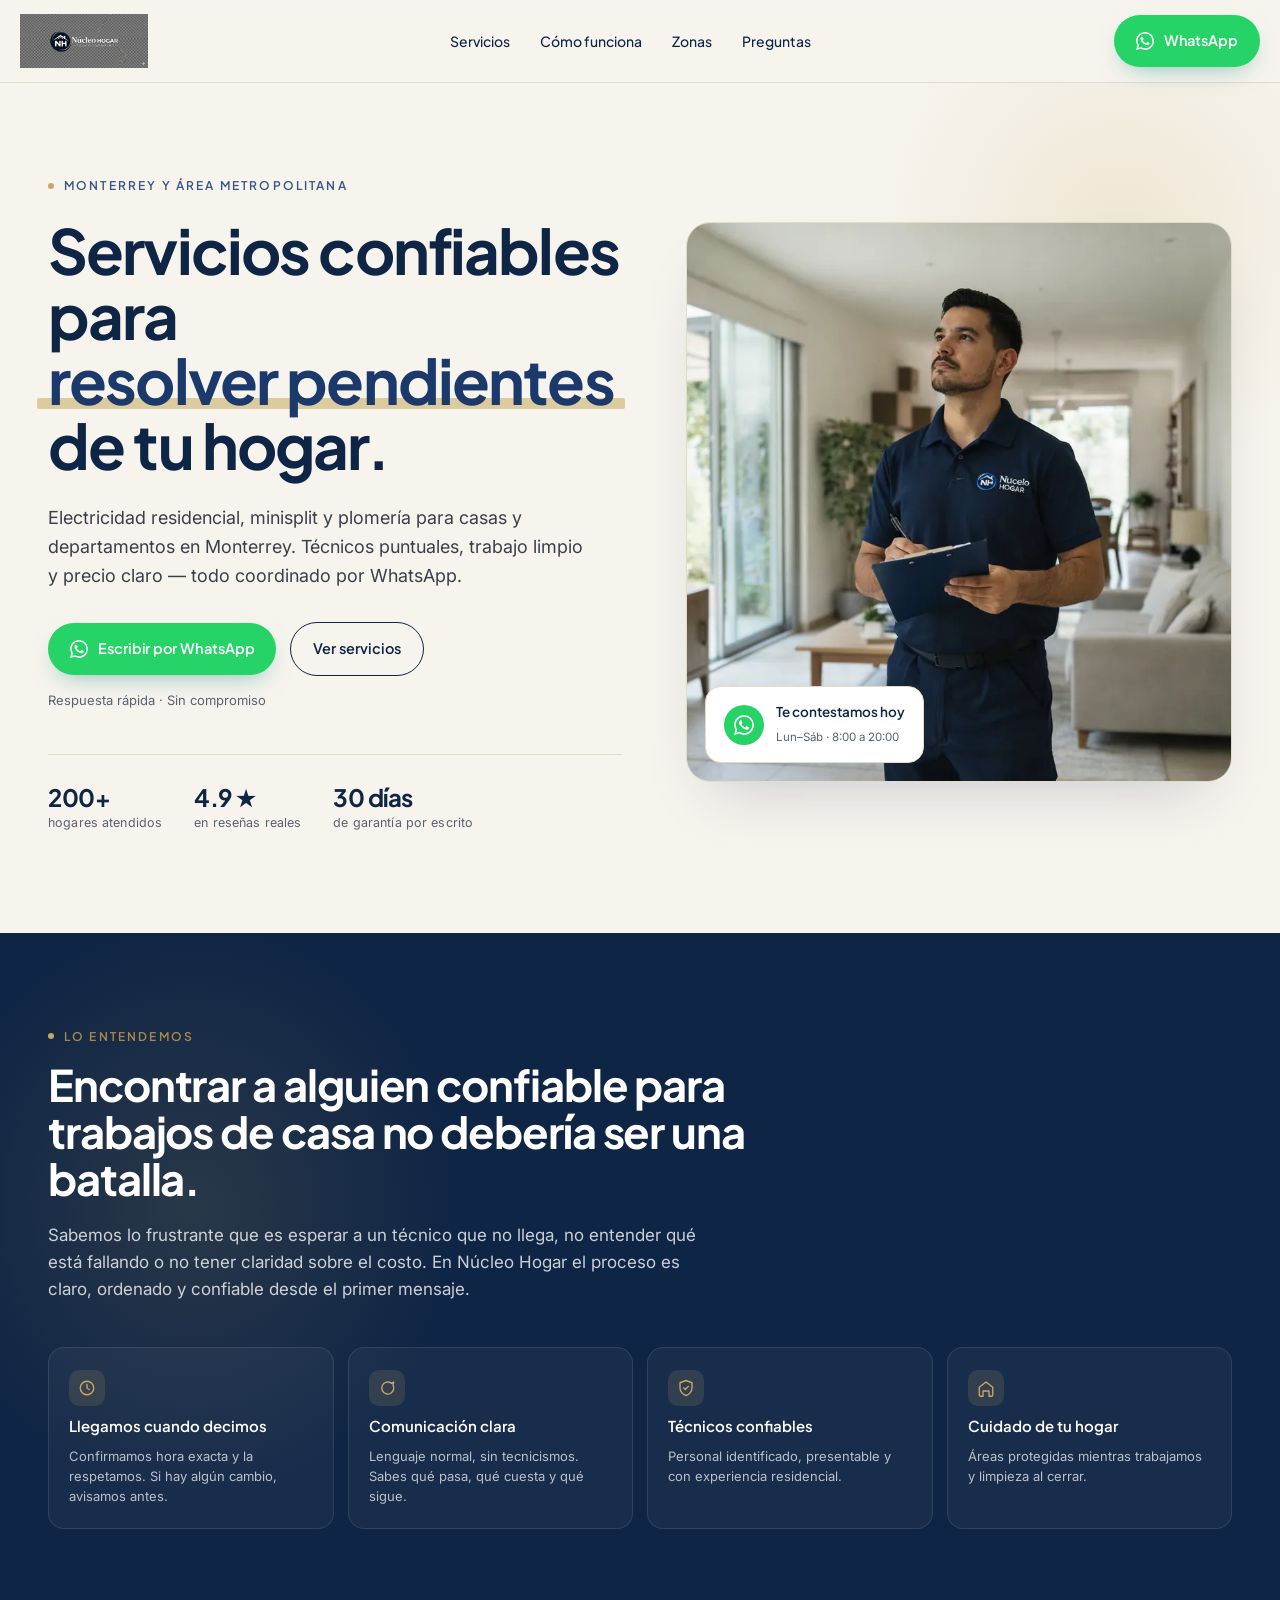
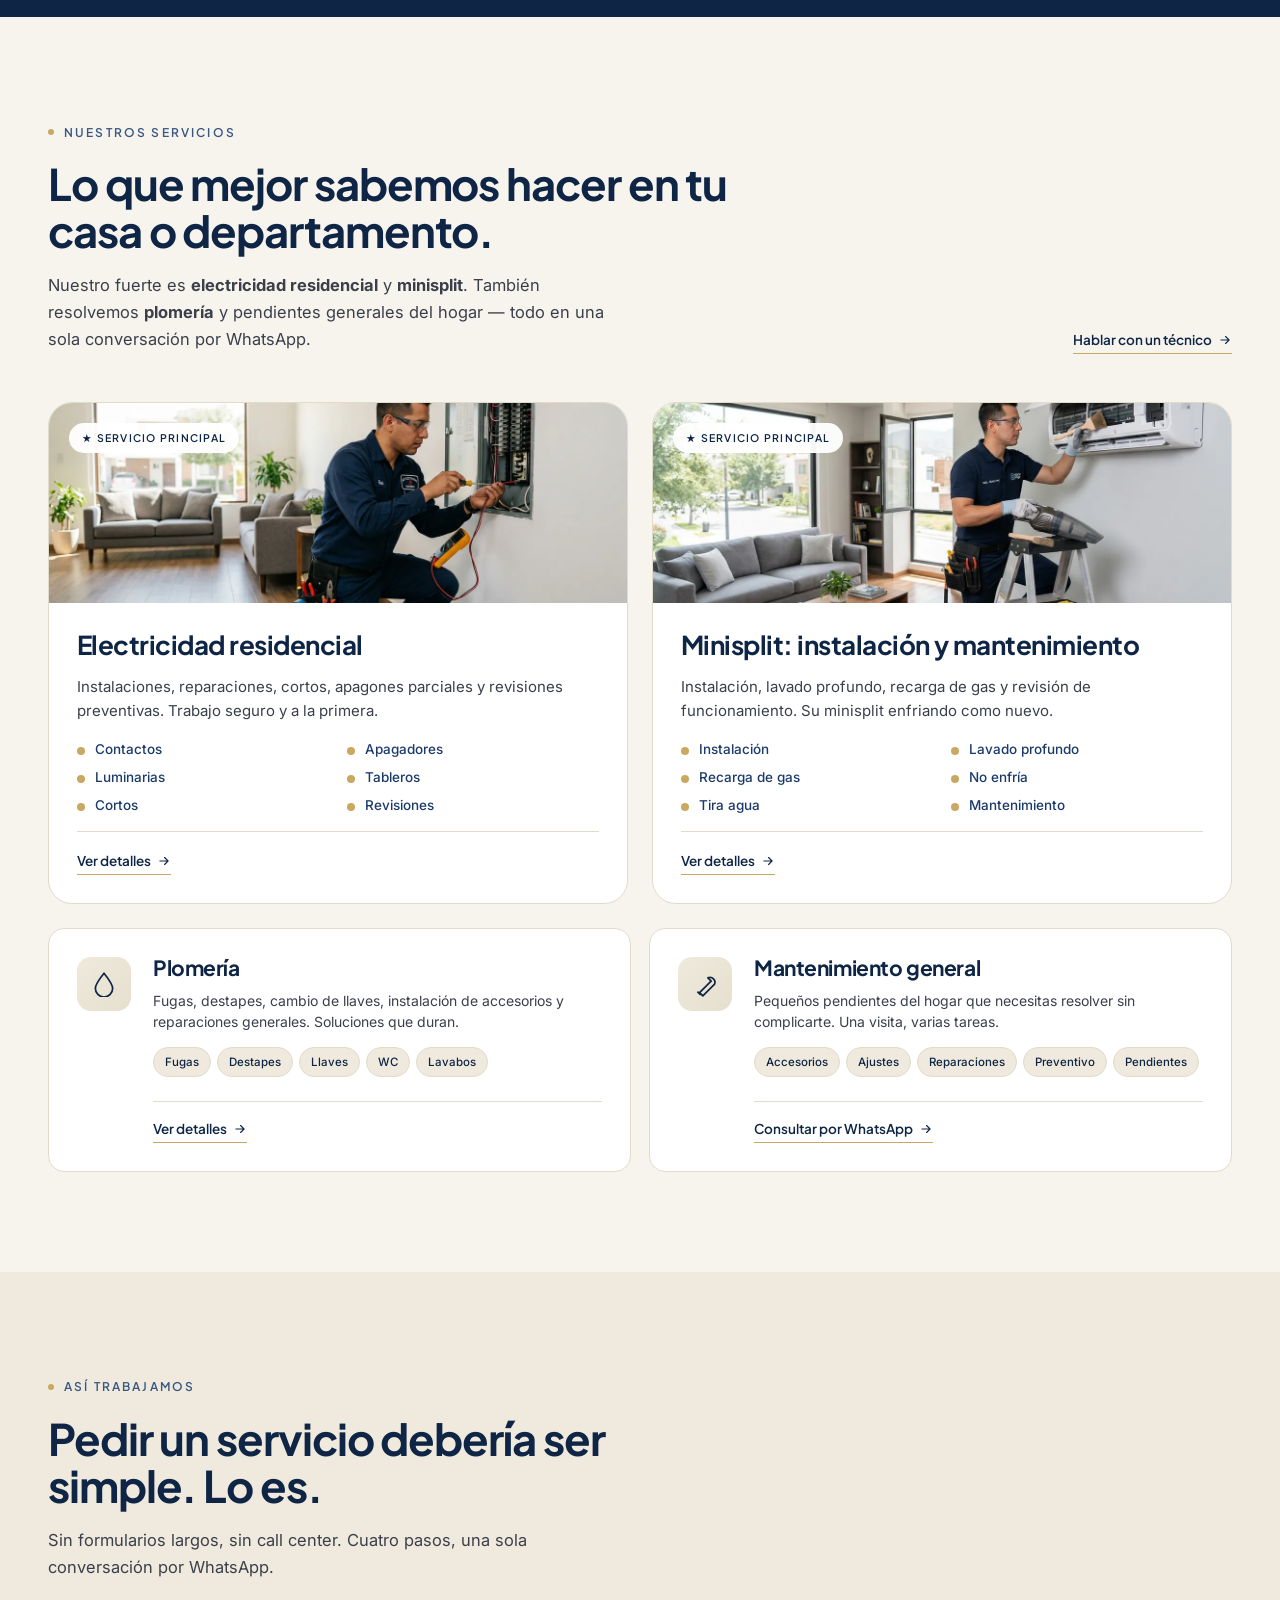
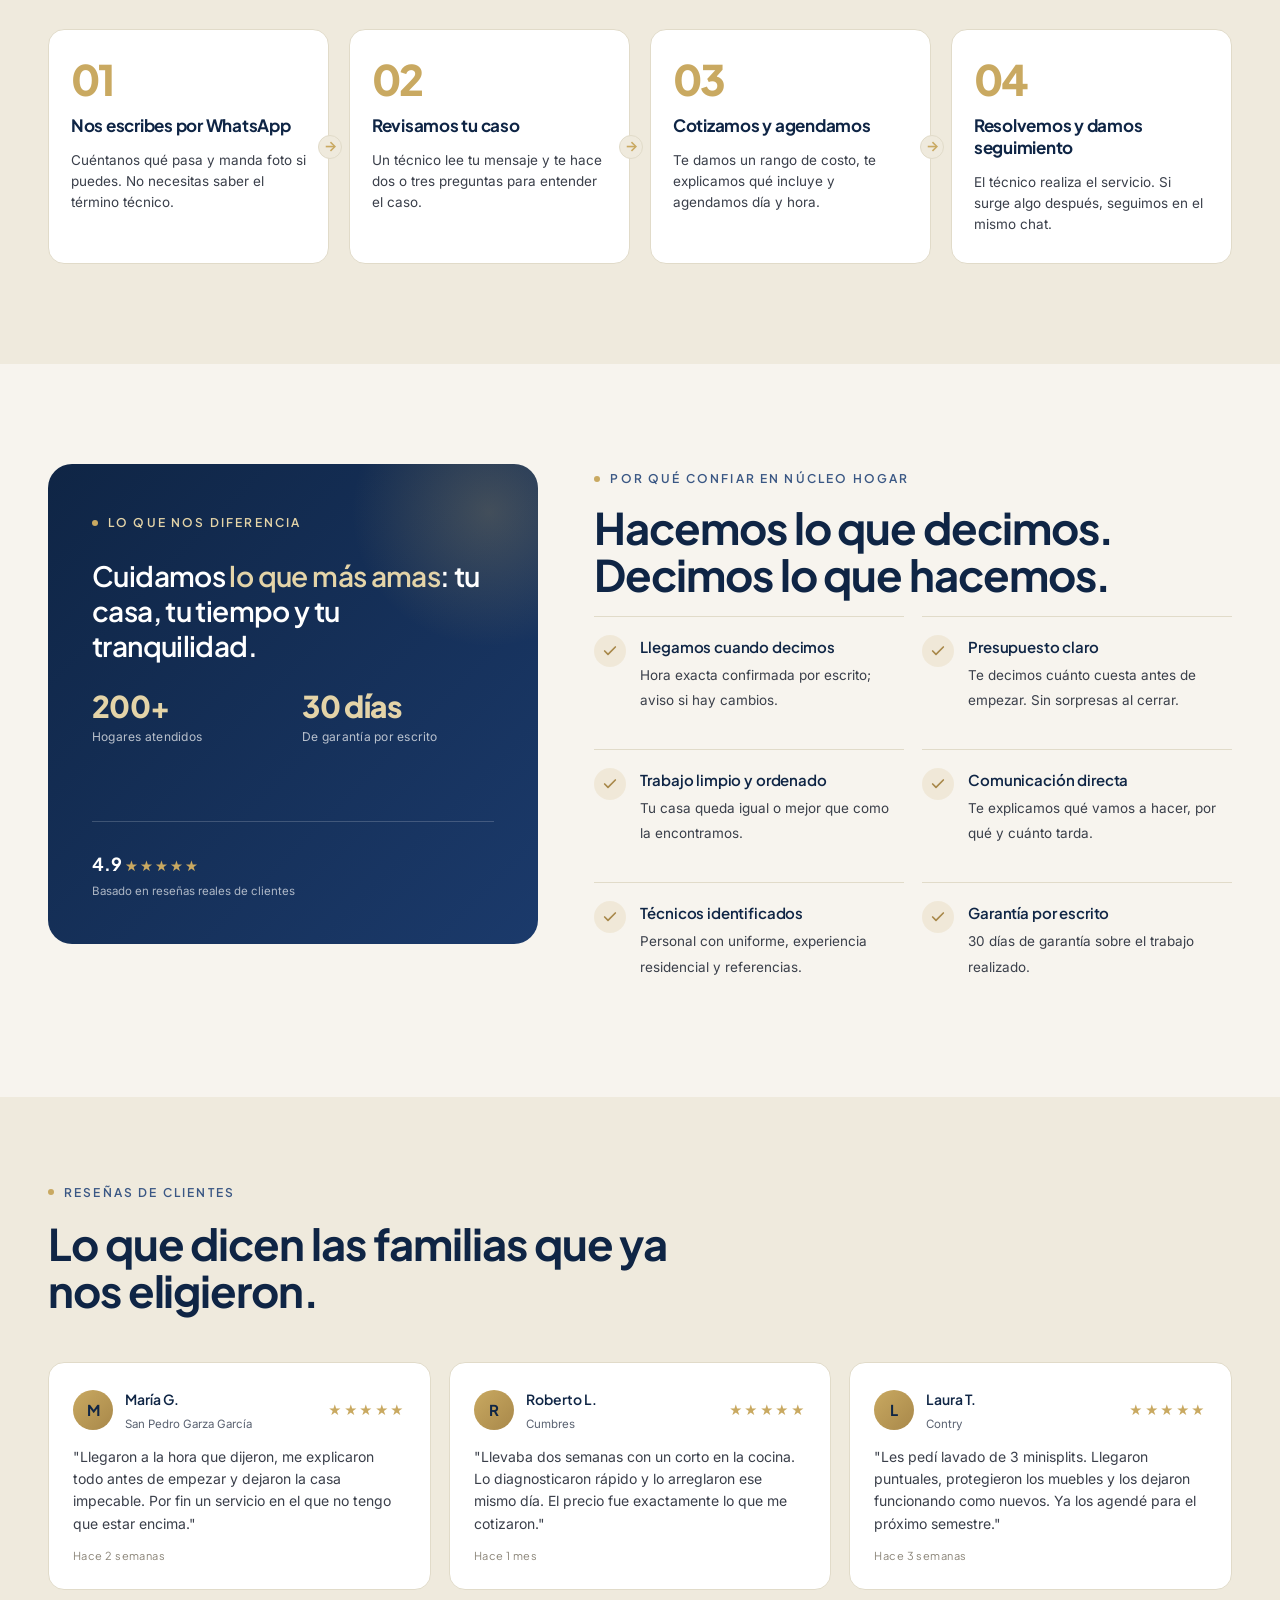
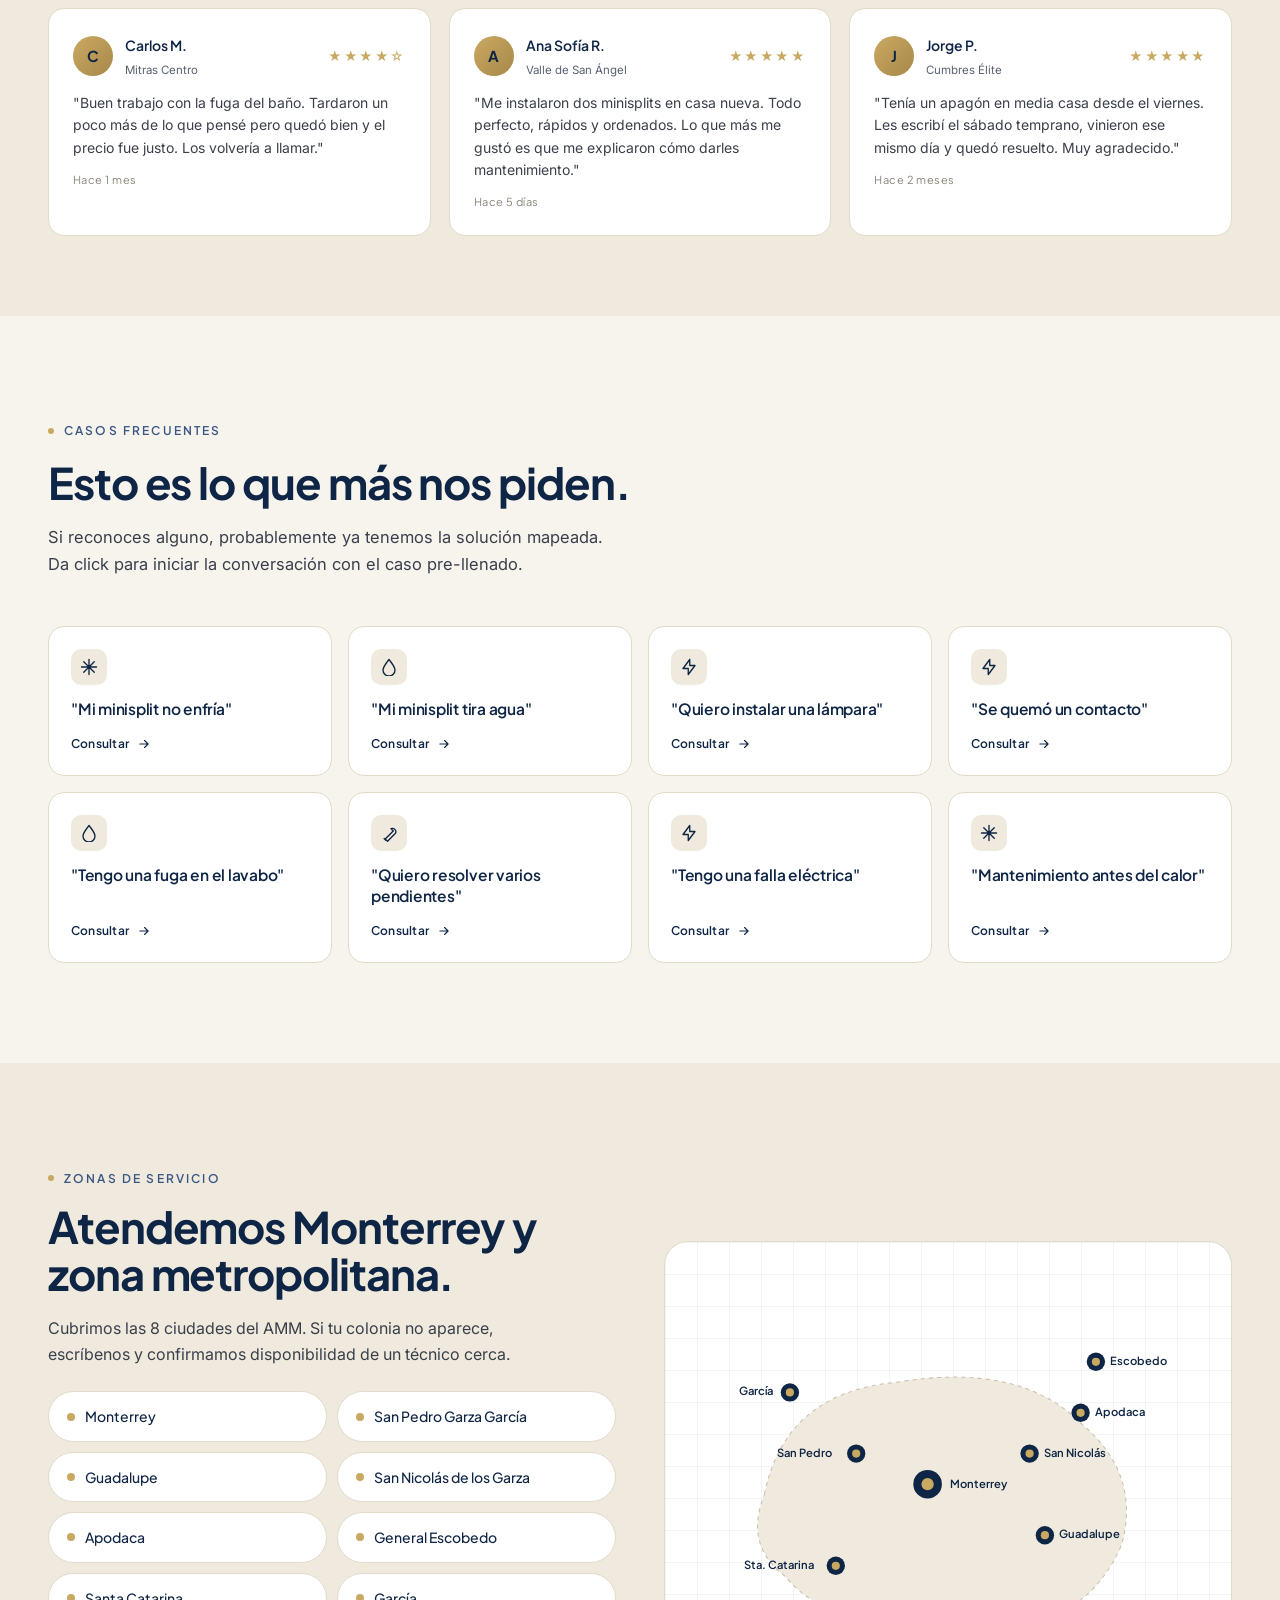
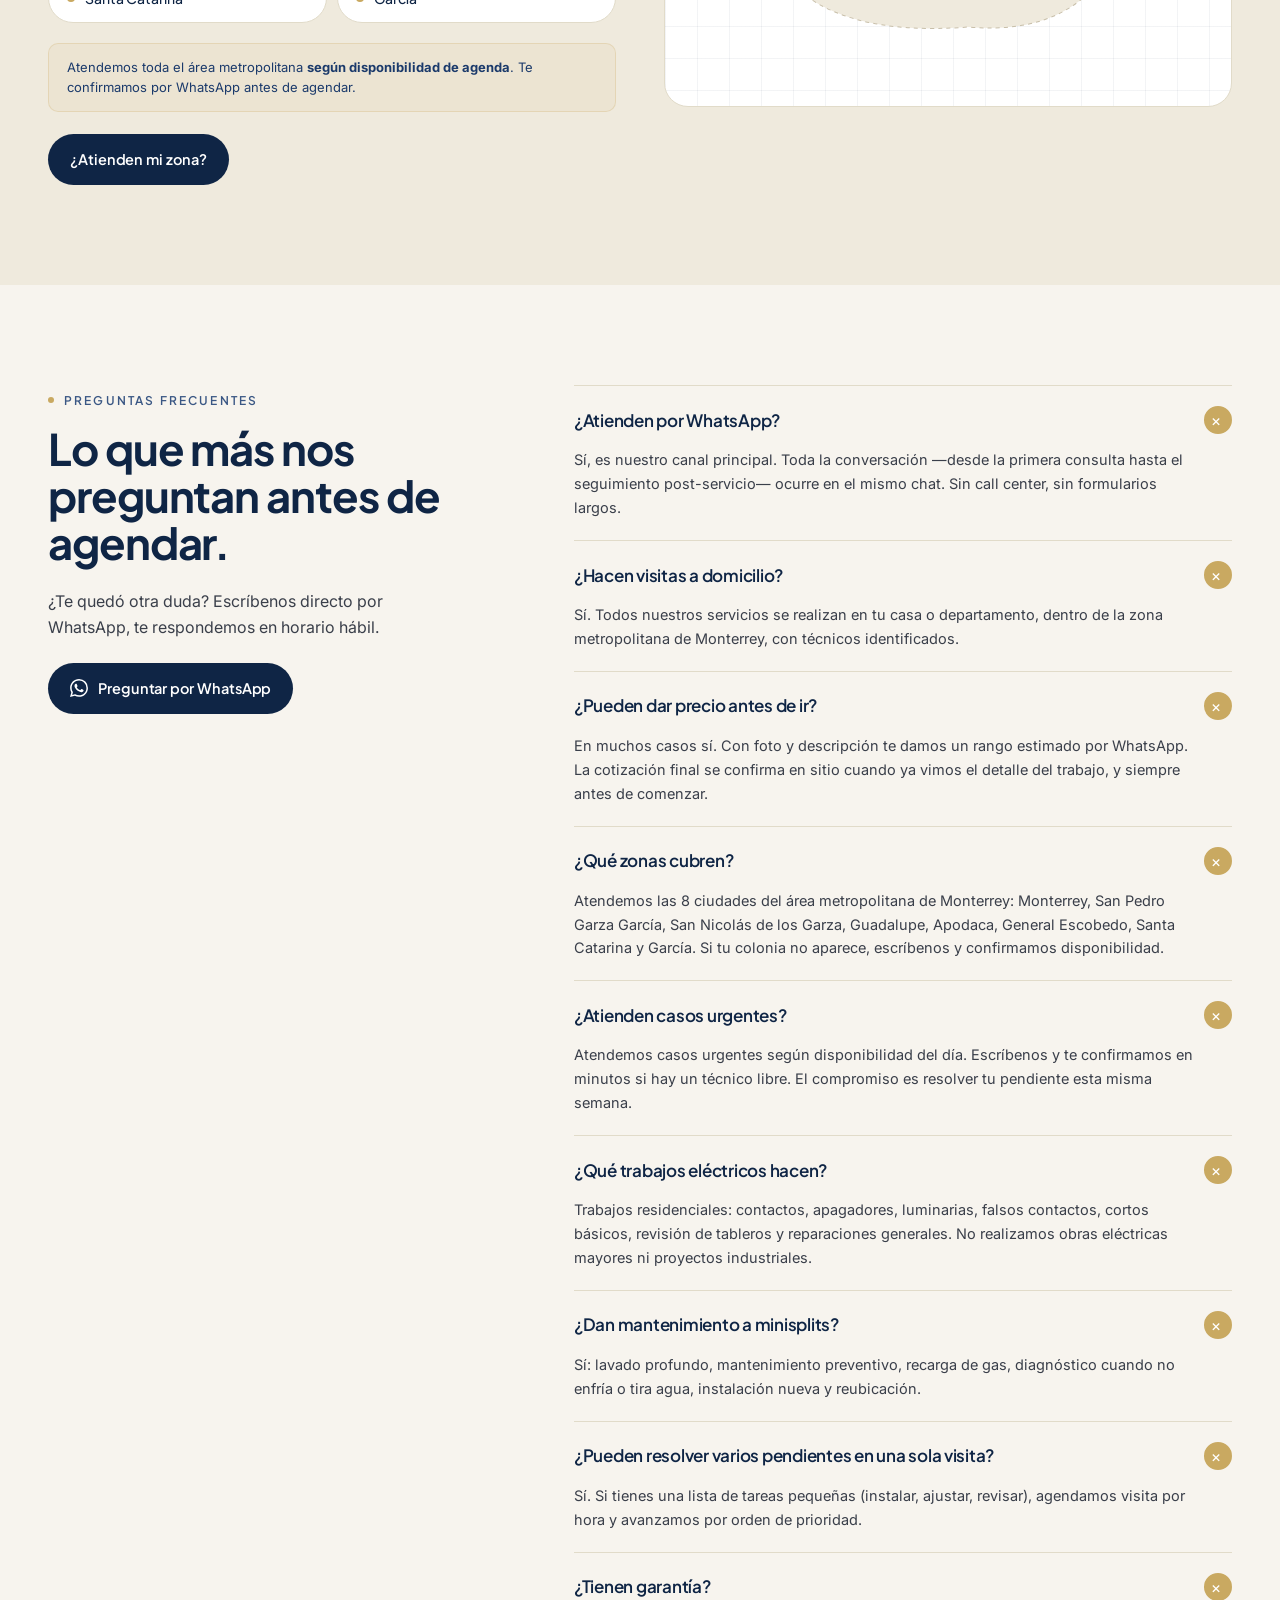
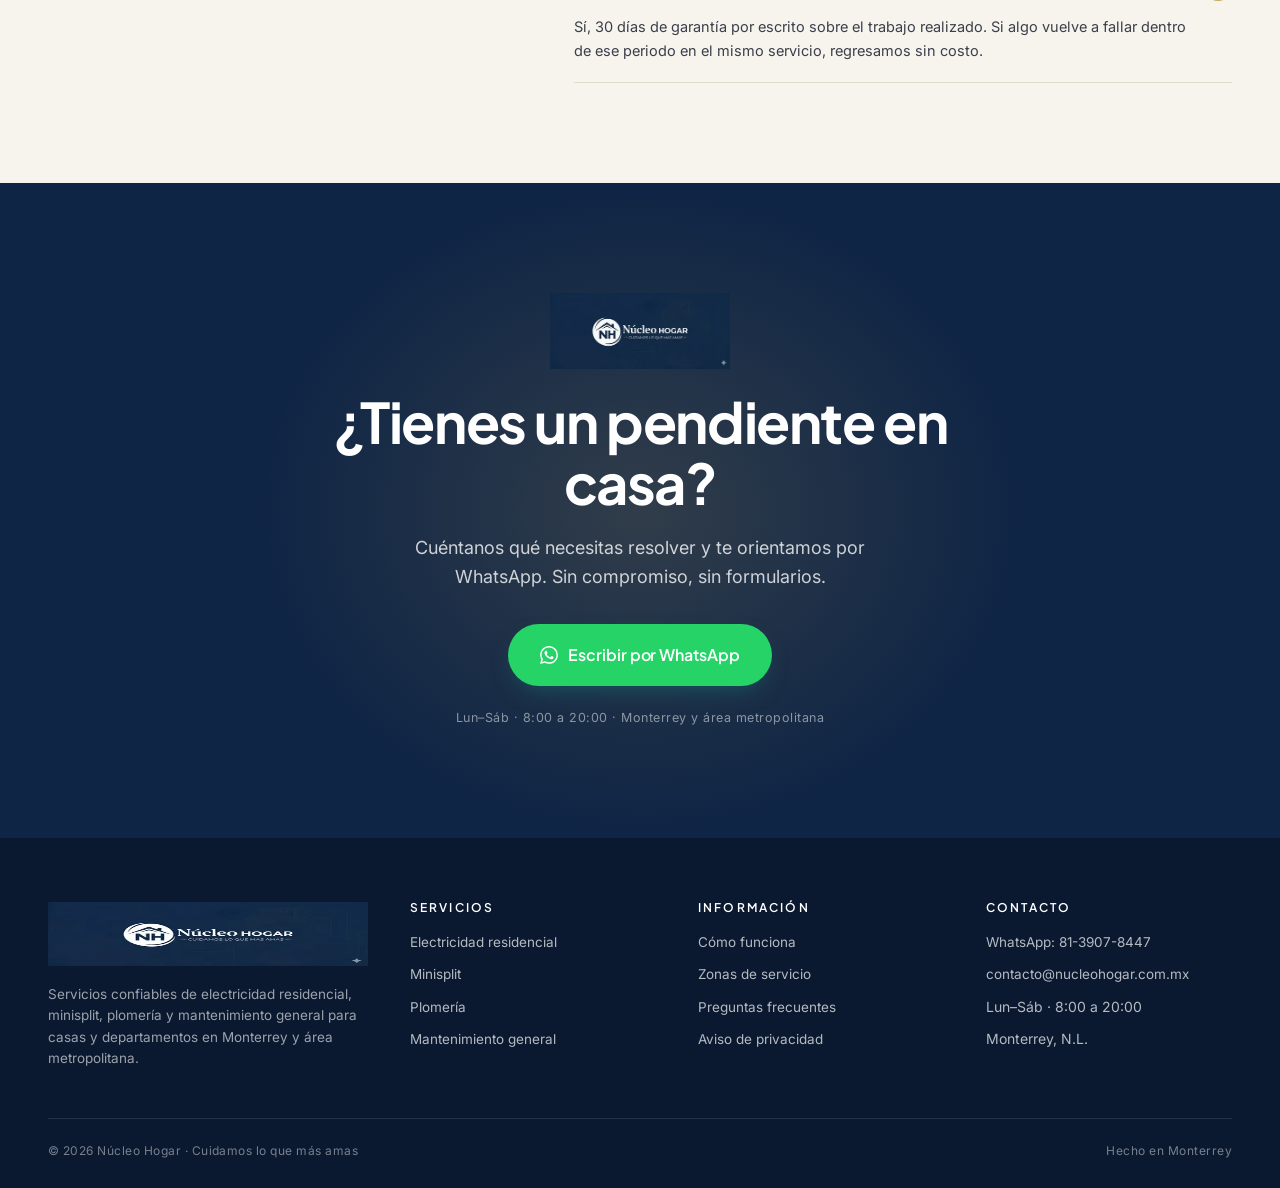
==== commit 67f611ee: "feat(brand): logo completo (Heder sin fondo / Heder 2) en lugar de cuadrados aislados" ====
--- a/index.html
+++ b/index.html
@@ -82,11 +82,8 @@
 /* HEADER */
 header.nav{position:sticky;top:0;z-index:50;background:rgba(247,244,238,0.92);backdrop-filter:saturate(140%) blur(14px);-webkit-backdrop-filter:saturate(140%) blur(14px);border-bottom:1px solid var(--line)}
 .nav-inner{display:flex;align-items:center;justify-content:space-between;padding:14px 0;gap:24px}
-.brand{display:flex;align-items:center;gap:12px;text-decoration:none}
-.brand img.brand-logo{height:46px;width:auto}
-.brand .wordmark{display:flex;flex-direction:column;line-height:1}
-.brand .wm-1{font-family:var(--display);font-weight:700;font-size:19px;color:var(--navy);letter-spacing:-0.02em}
-.brand .wm-2{font-family:var(--display);font-weight:600;font-size:9.5px;letter-spacing:0.24em;color:var(--navy-soft);margin-top:3px}
+.brand{display:flex;align-items:center;text-decoration:none}
+.brand img.brand-logo{height:54px;width:auto;display:block}
 nav.links{display:flex;gap:30px;align-items:center}
 nav.links a{color:var(--navy);text-decoration:none;font-size:14px;font-weight:500;font-family:var(--display);position:relative}
 nav.links a:hover{color:var(--navy-2)}
@@ -244,7 +241,7 @@
 section.final-cta{padding:110px 0;background:var(--navy);color:#fff;text-align:center;position:relative;overflow:hidden}
 section.final-cta::before{content:"";position:absolute;left:50%;top:50%;transform:translate(-50%,-50%);width:85%;height:140%;background:radial-gradient(closest-side,rgba(201,169,97,0.18),transparent 70%)}
 .final-cta-inner{position:relative;max-width:780px;margin:0 auto;padding:0 24px}
-.final-cta-logo{height:64px;width:auto;margin:0 auto 22px;opacity:.95}
+.final-cta-logo{height:76px;width:auto;margin:0 auto 22px;opacity:.98}
 .final-cta h2{color:#fff;font-size:clamp(34px,4.5vw,56px)}
 .final-cta p{font-size:18px;color:rgba(255,255,255,0.78);margin:22px auto 32px;max-width:520px;line-height:1.6}
 .final-cta .btn-wa{font-size:16px;padding:18px 32px}
@@ -254,10 +251,7 @@
 footer.site{padding:64px 0 28px;background:#0a1830;color:rgba(255,255,255,0.7);font-size:14px}
 .footer-grid{display:grid;grid-template-columns:1.3fr 1fr 1fr 1fr;gap:42px}
 .footer-brand{display:flex;flex-direction:column;gap:18px;max-width:340px}
-.footer-brand .mark-wrap{display:flex;align-items:center;gap:14px}
-.footer-brand .mark-wrap img{width:54px;height:auto}
-.footer-brand .mark-wrap .wm-1{font-family:var(--display);font-weight:700;font-size:21px;color:#fff;line-height:1;letter-spacing:-0.02em}
-.footer-brand .mark-wrap .wm-2{font-family:var(--display);font-weight:600;font-size:9.5px;letter-spacing:0.24em;color:rgba(255,255,255,0.6);margin-top:4px;display:block}
+.footer-brand img.footer-logo{height:64px;width:auto;display:block}
 .footer-brand p{margin:0;color:rgba(255,255,255,0.6);font-size:13.5px;line-height:1.6}
 footer.site h5{font-family:var(--display);color:#fff;font-size:12px;letter-spacing:0.18em;text-transform:uppercase;margin:0 0 16px;font-weight:600}
 footer.site ul{list-style:none;padding:0;margin:0;display:flex;flex-direction:column;gap:10px}
@@ -312,8 +306,8 @@
   .svc-feat ul{grid-template-columns:1fr}
   .svc-sec{flex-direction:column;padding:22px}
   .hero-visual .badge{padding:12px 14px;max-width:88%}
-  .brand .wordmark{display:none}
-  .brand img.brand-logo{height:42px}
+  .brand img.brand-logo{height:46px}
+  .footer-brand img.footer-logo{height:56px}
 }
   </style>
 </head>
@@ -339,12 +333,8 @@
 <!-- HEADER -->
 <header class="nav">
   <div class="container nav-inner">
-    <a href="#inicio" class="brand">
-      <img src="Logo%20Azul.webp" alt="Núcleo Hogar — Cuidamos lo que más amas" class="brand-logo">
-      <div class="wordmark">
-        <span class="wm-1">Núcleo Hogar</span>
-        <span class="wm-2">MONTERREY · MX</span>
-      </div>
+    <a href="#inicio" class="brand" aria-label="Núcleo Hogar — Cuidamos lo que más amas">
+      <img src="Heder%20sin%20fondo.webp" alt="Núcleo Hogar — Cuidamos lo que más amas" class="brand-logo">
     </a>
     <button class="menu-toggle" aria-label="Abrir menú" onclick="document.querySelector('nav.links').classList.toggle('open')">
       <svg xmlns="http://www.w3.org/2000/svg" width="28" height="28" viewBox="0 0 24 24" fill="none" stroke="currentColor" stroke-width="2" stroke-linecap="round"><line x1="3" y1="6" x2="21" y2="6"/><line x1="3" y1="12" x2="21" y2="12"/><line x1="3" y1="18" x2="21" y2="18"/></svg>
@@ -831,7 +821,7 @@
 <!-- FINAL CTA -->
 <section class="final-cta">
   <div class="final-cta-inner">
-    <img src="Logo%20Blanco.webp" alt="Núcleo Hogar" class="final-cta-logo">
+    <img src="Heder%202.webp" alt="Núcleo Hogar — Cuidamos lo que más amas" class="final-cta-logo">
     <h2>¿Tienes un pendiente en casa?</h2>
     <p>Cuéntanos qué necesitas resolver y te orientamos por WhatsApp. Sin compromiso, sin formularios.</p>
     <a href="https://wa.me/528139078447?text=Hola%2C%20vi%20su%20p%C3%A1gina%20y%20necesito%20ayuda%20con%20un%20tema%20en%20mi%20casa" class="btn btn-wa" target="_blank" rel="noopener">
@@ -847,13 +837,7 @@
   <div class="container">
     <div class="footer-grid">
       <div class="footer-brand">
-        <div class="mark-wrap">
-          <img src="Footer%20logo.webp" alt="Núcleo Hogar — Cuidamos lo que más amas">
-          <div>
-            <div class="wm-1">Núcleo Hogar</div>
-            <span class="wm-2">CUIDAMOS LO QUE MÁS AMAS</span>
-          </div>
-        </div>
+        <img src="Heder%202.webp" alt="Núcleo Hogar — Cuidamos lo que más amas" class="footer-logo">
         <p>Servicios confiables de electricidad residencial, minisplit, plomería y mantenimiento general para casas y departamentos en Monterrey y área metropolitana.</p>
       </div>
       <div>
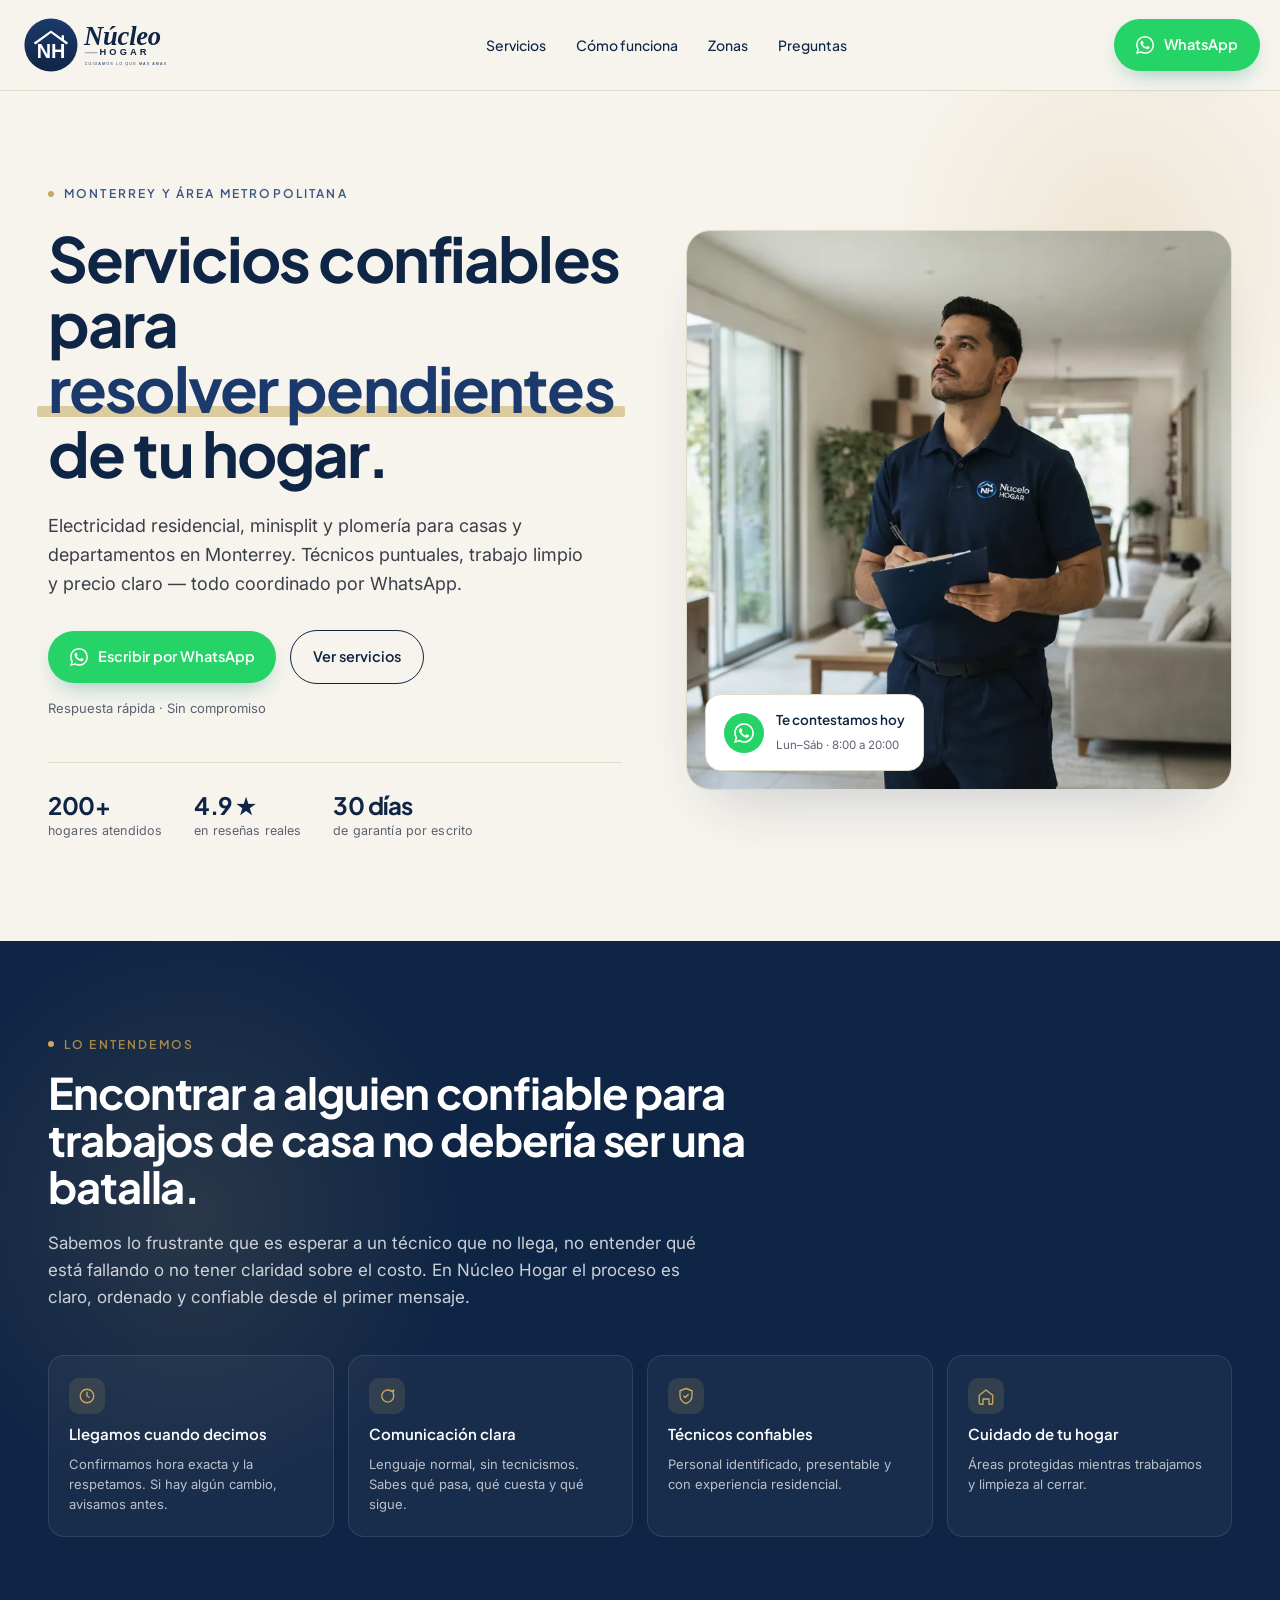
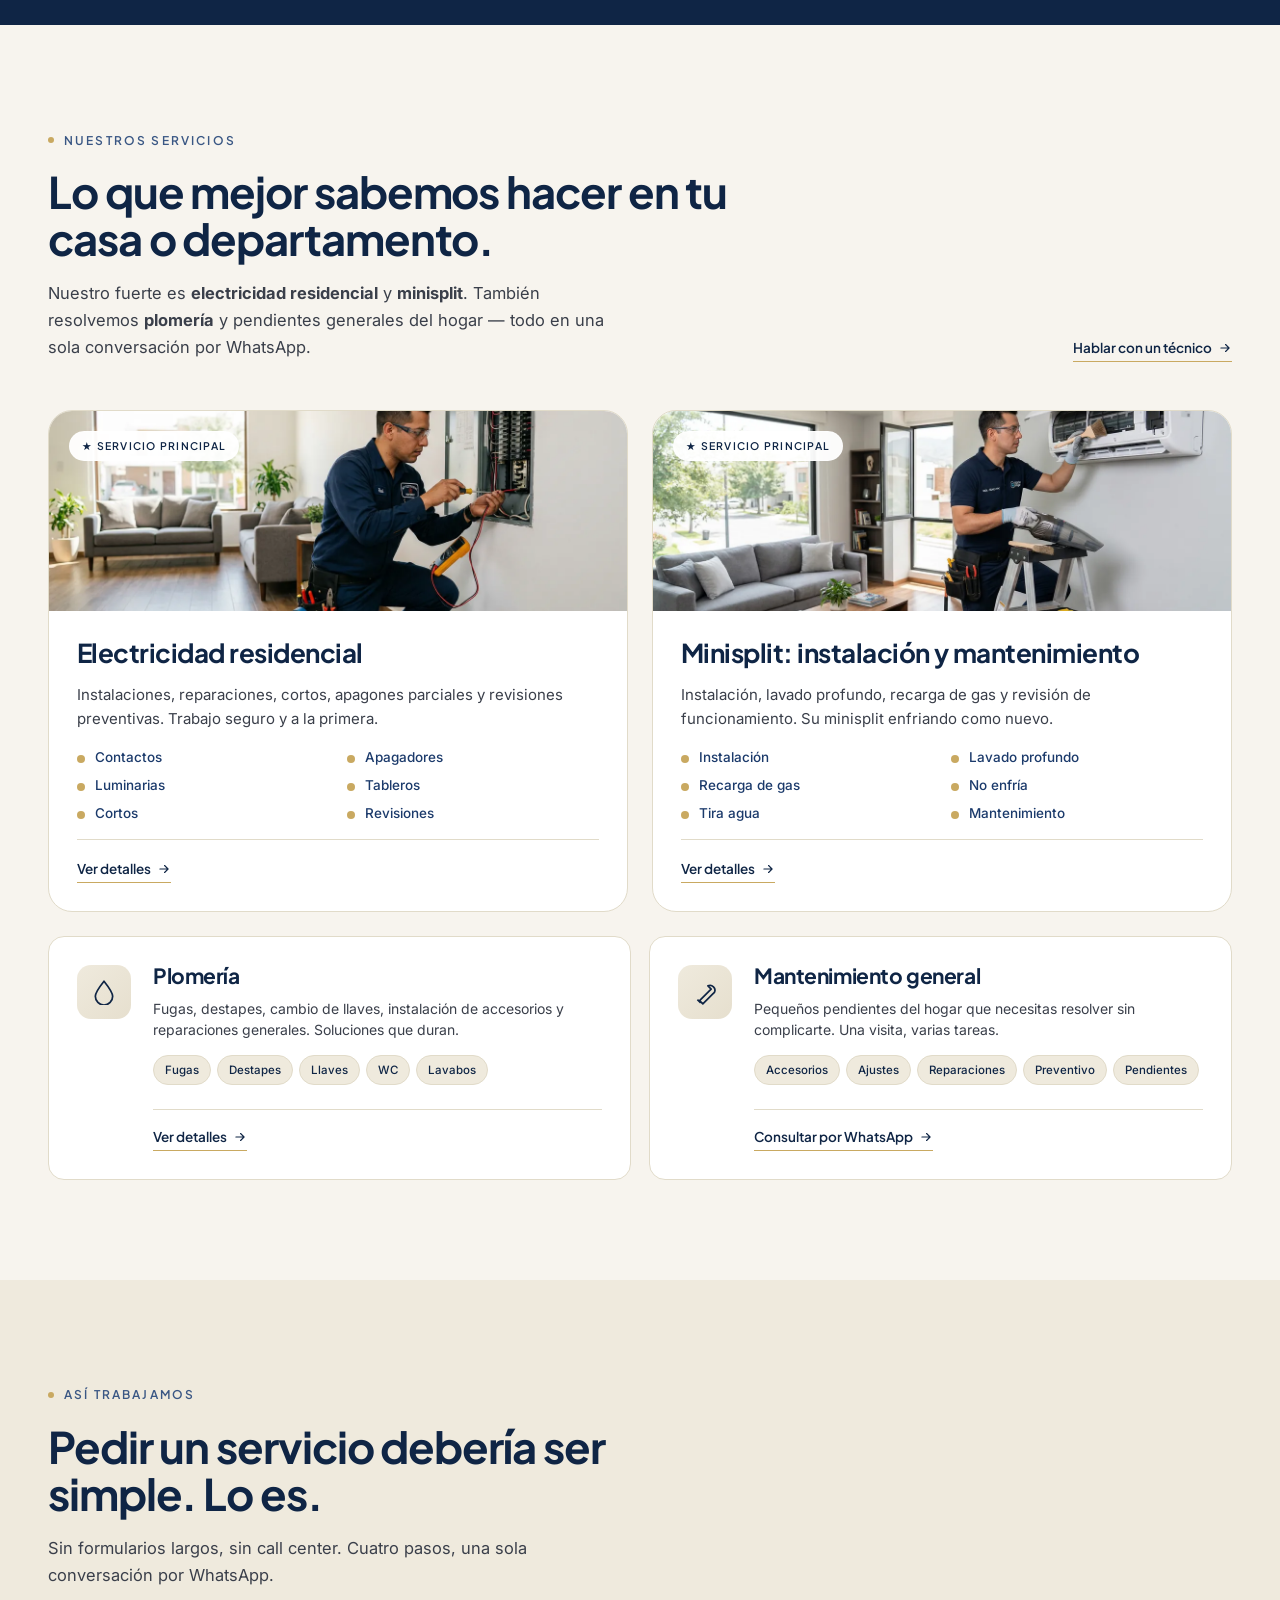
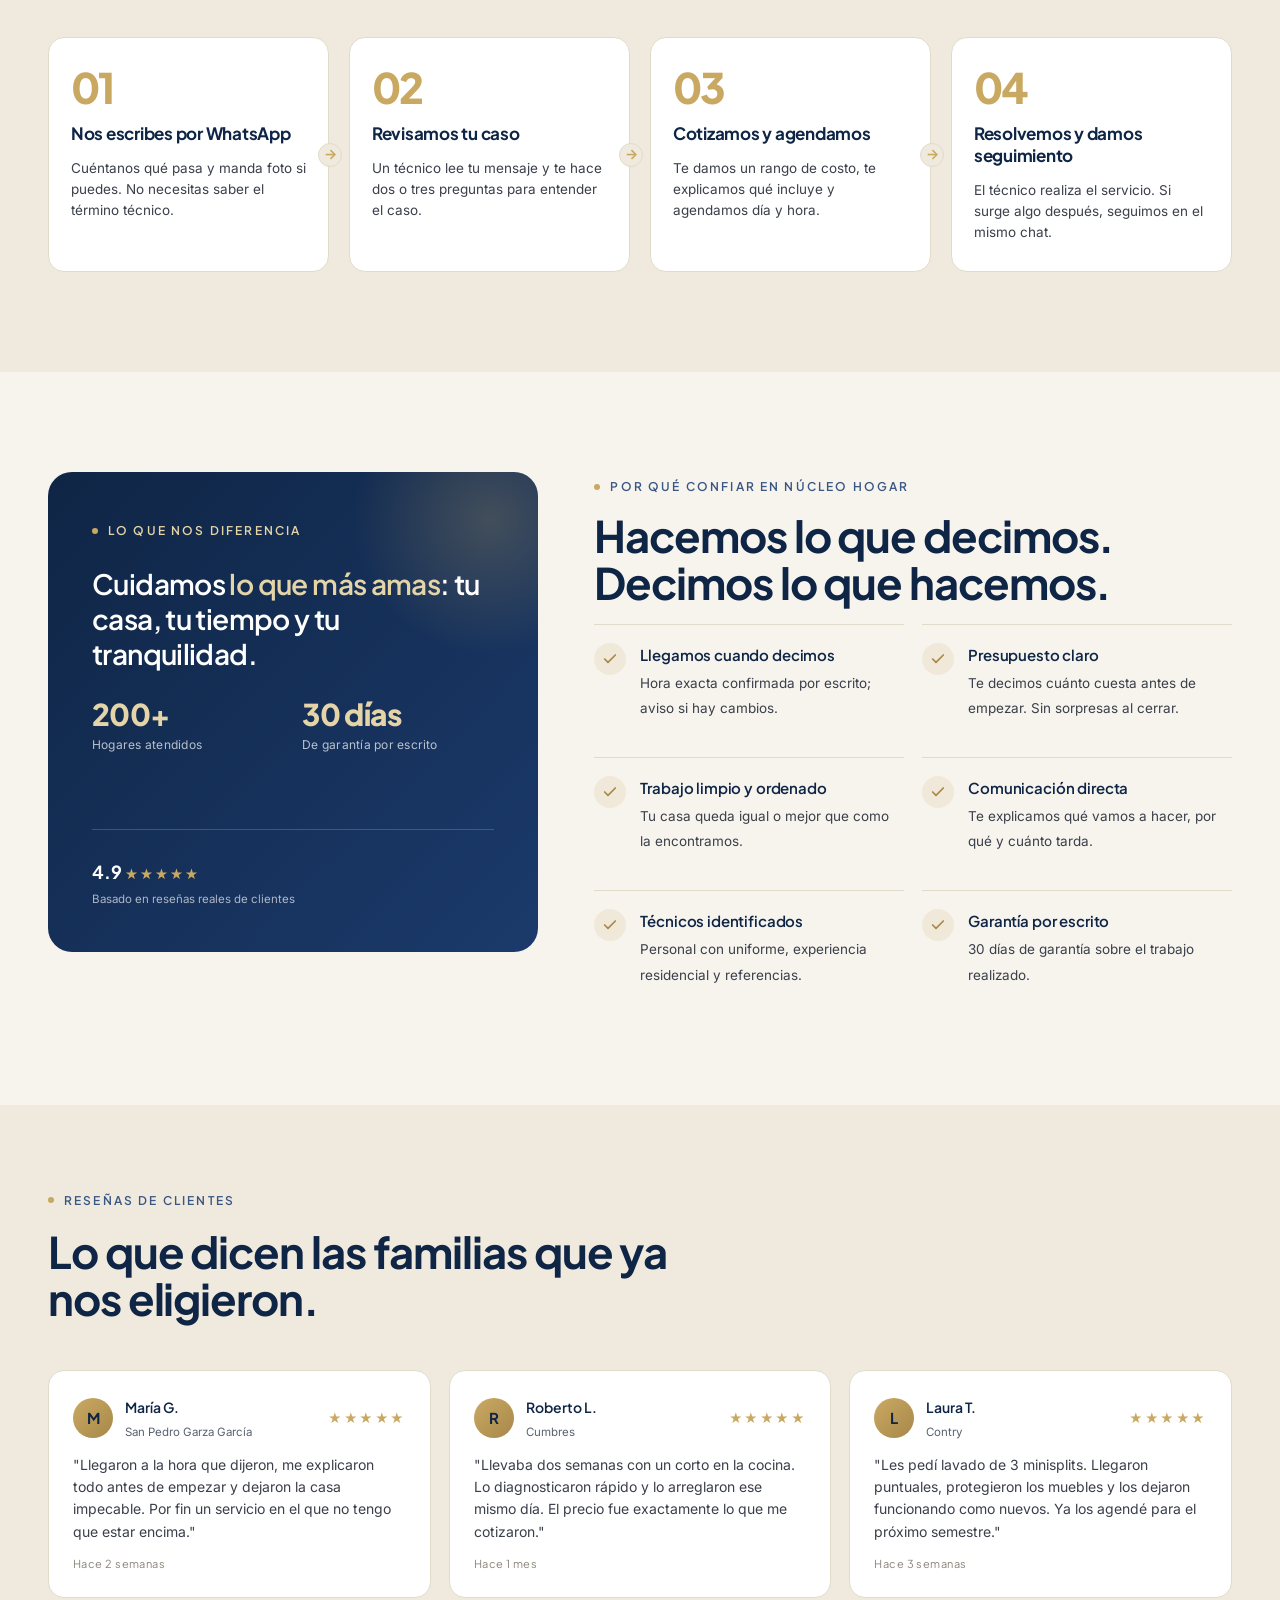
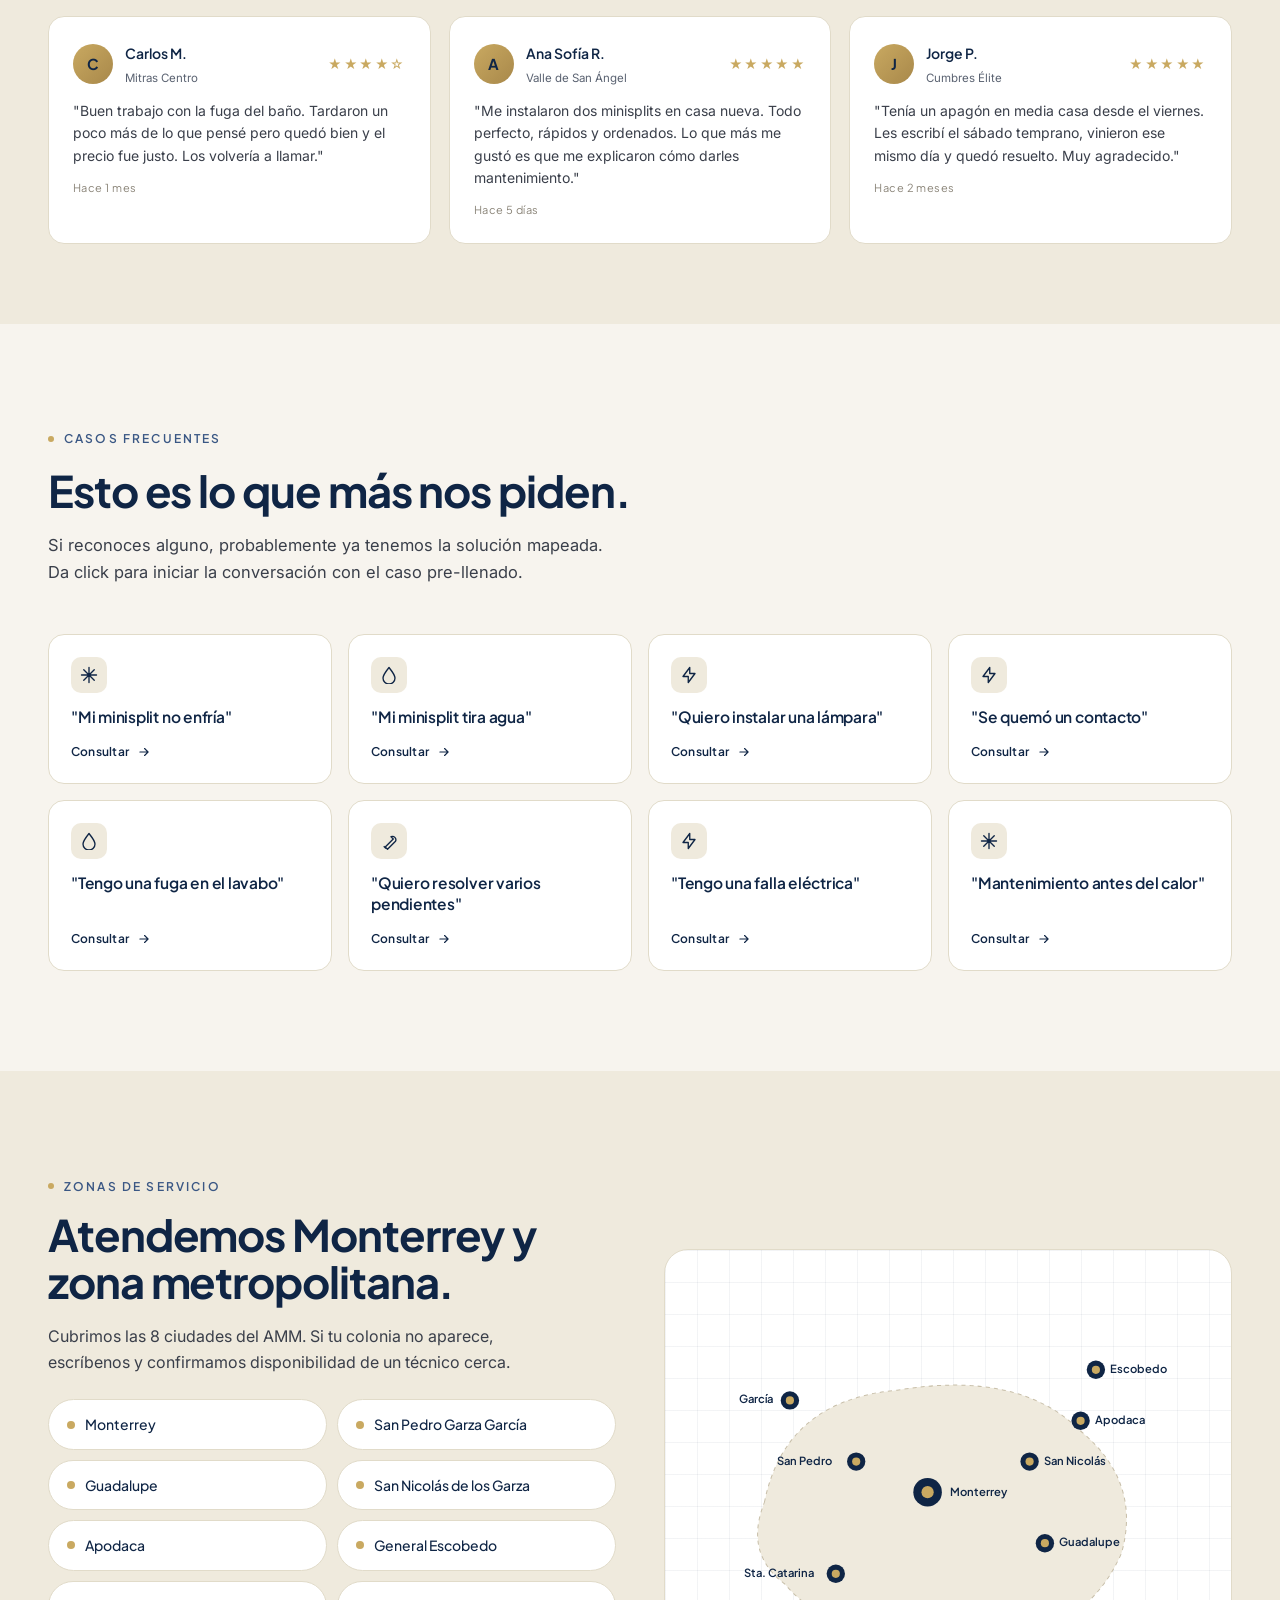
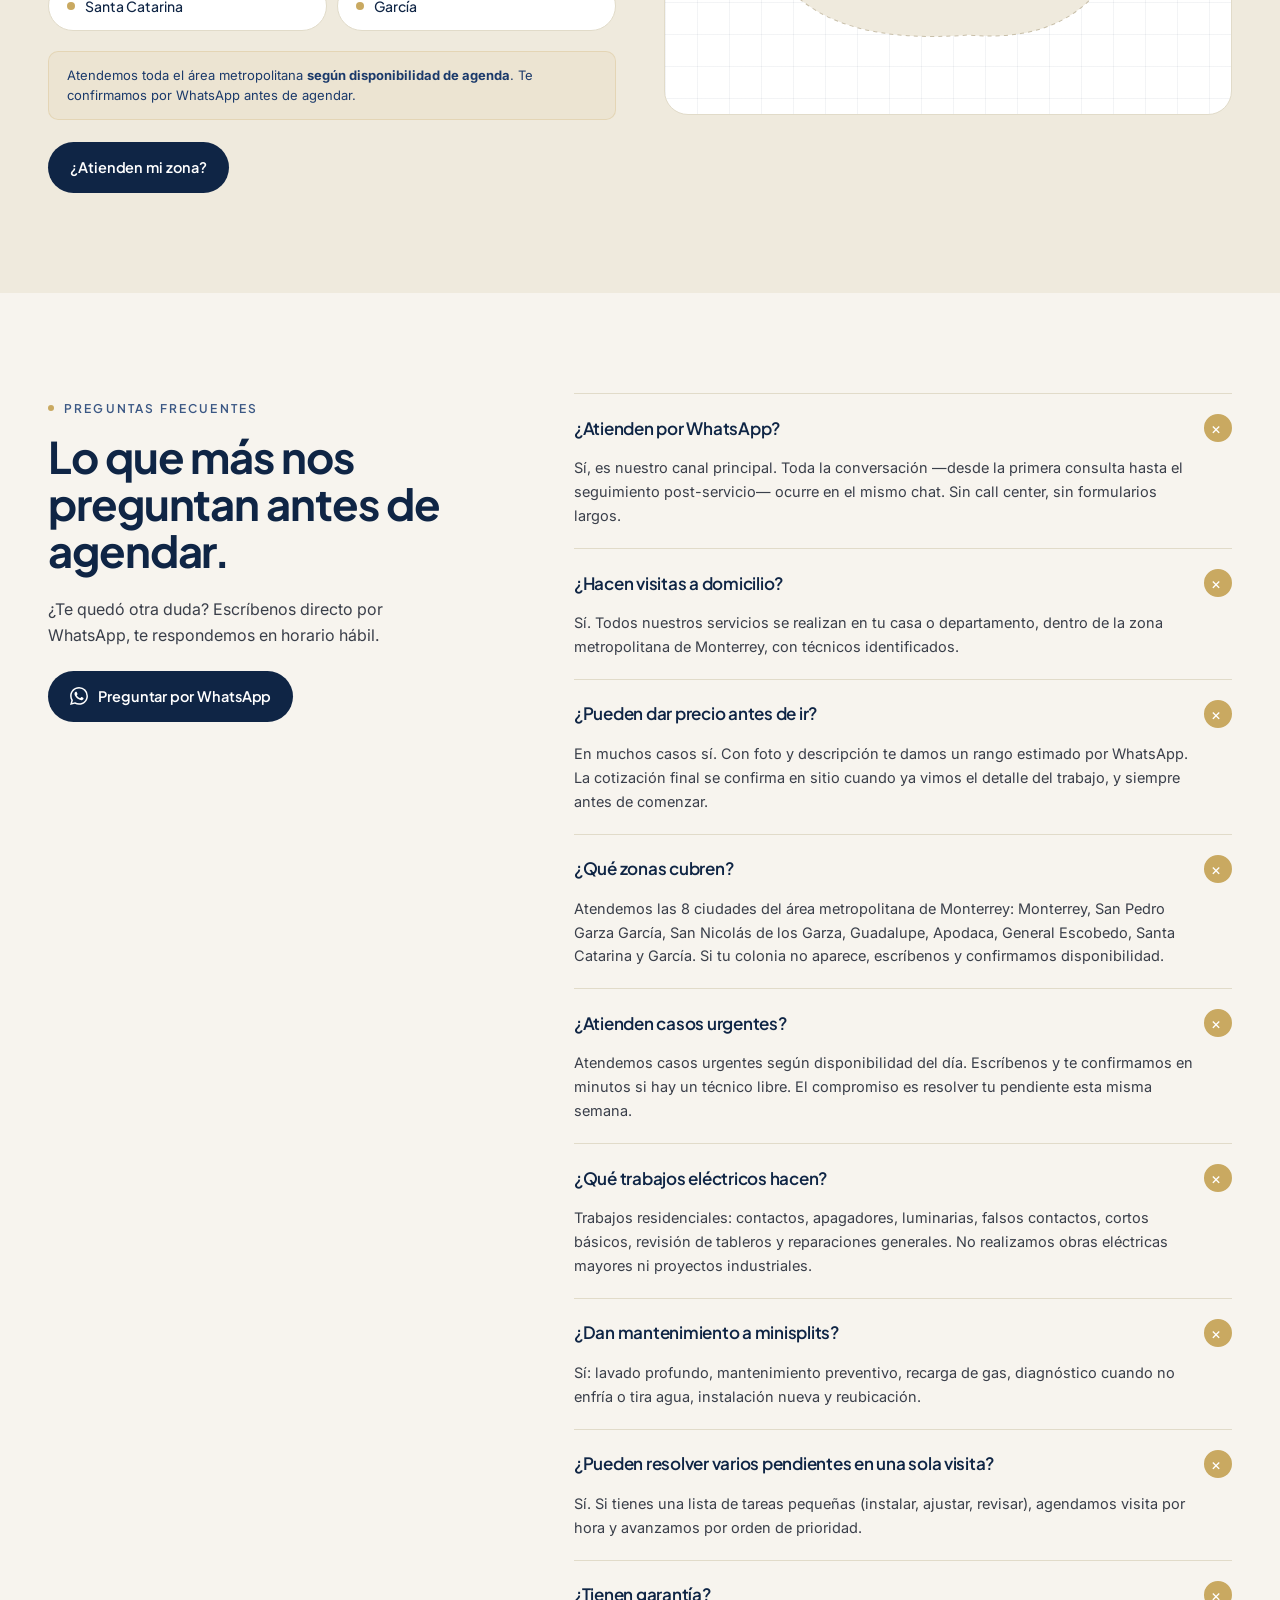
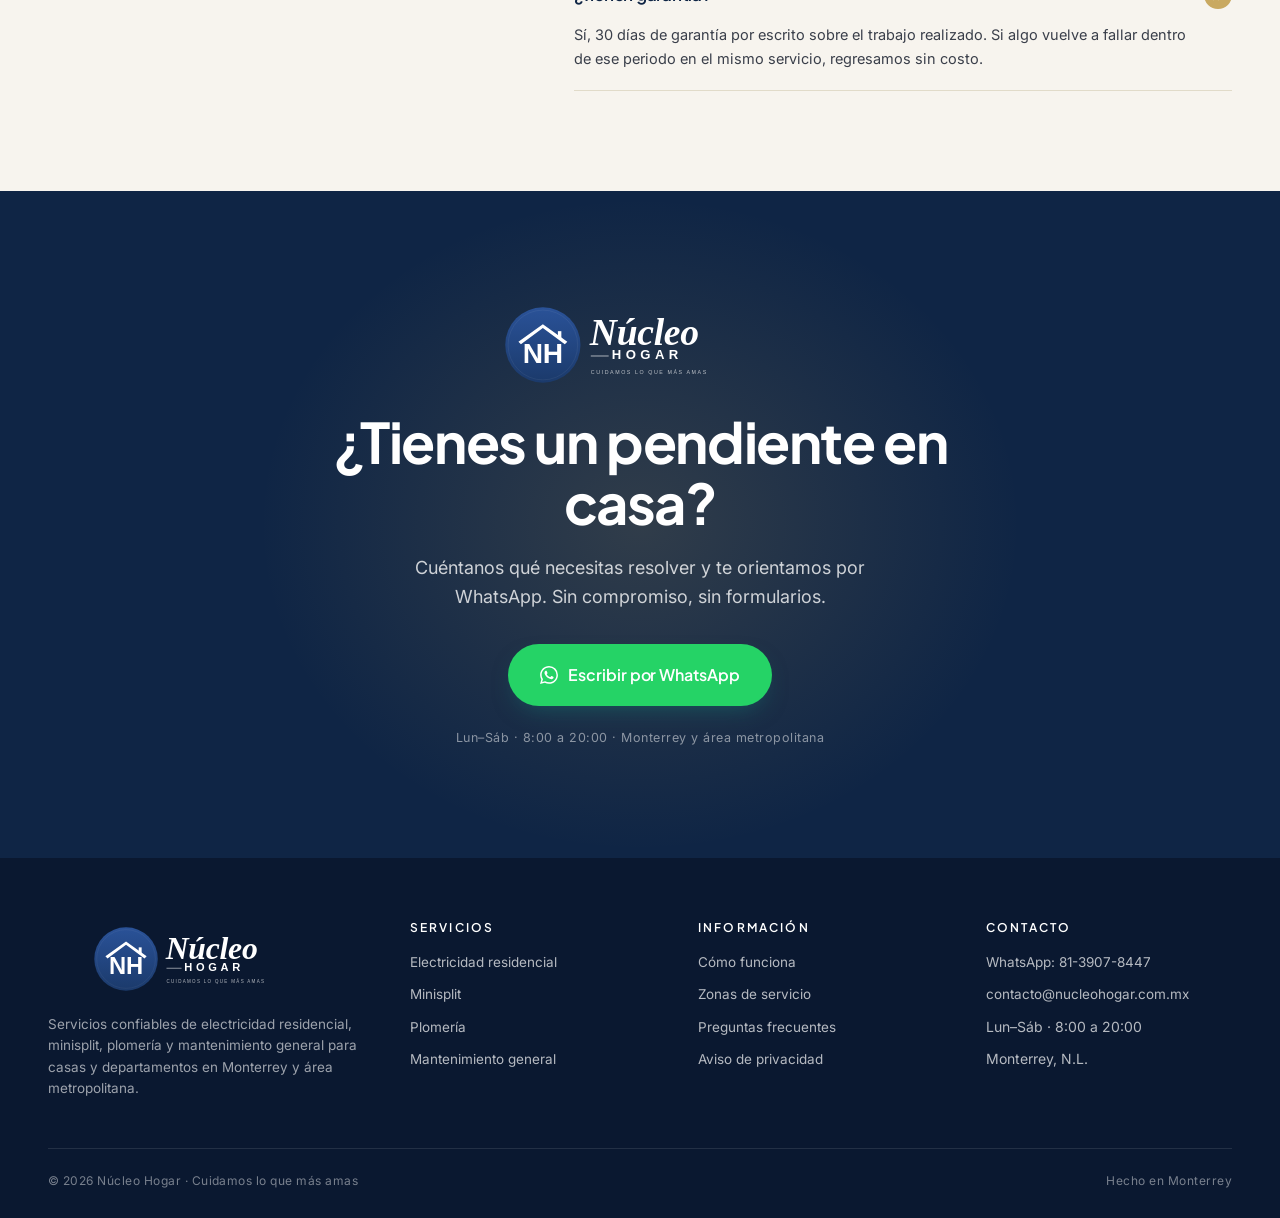
==== commit e4a39594: "feat(brand): logo SVG horizontal real de la guía de marca - vectorial, transparente, escalable" ====
--- a/index.html
+++ b/index.html
@@ -83,7 +83,7 @@
 header.nav{position:sticky;top:0;z-index:50;background:rgba(247,244,238,0.92);backdrop-filter:saturate(140%) blur(14px);-webkit-backdrop-filter:saturate(140%) blur(14px);border-bottom:1px solid var(--line)}
 .nav-inner{display:flex;align-items:center;justify-content:space-between;padding:14px 0;gap:24px}
 .brand{display:flex;align-items:center;text-decoration:none}
-.brand img.brand-logo{height:54px;width:auto;display:block}
+.brand img.brand-logo{height:62px;width:auto;display:block}
 nav.links{display:flex;gap:30px;align-items:center}
 nav.links a{color:var(--navy);text-decoration:none;font-size:14px;font-weight:500;font-family:var(--display);position:relative}
 nav.links a:hover{color:var(--navy-2)}
@@ -241,7 +241,7 @@
 section.final-cta{padding:110px 0;background:var(--navy);color:#fff;text-align:center;position:relative;overflow:hidden}
 section.final-cta::before{content:"";position:absolute;left:50%;top:50%;transform:translate(-50%,-50%);width:85%;height:140%;background:radial-gradient(closest-side,rgba(201,169,97,0.18),transparent 70%)}
 .final-cta-inner{position:relative;max-width:780px;margin:0 auto;padding:0 24px}
-.final-cta-logo{height:76px;width:auto;margin:0 auto 22px;opacity:.98}
+.final-cta-logo{height:88px;width:auto;margin:0 auto 22px}
 .final-cta h2{color:#fff;font-size:clamp(34px,4.5vw,56px)}
 .final-cta p{font-size:18px;color:rgba(255,255,255,0.78);margin:22px auto 32px;max-width:520px;line-height:1.6}
 .final-cta .btn-wa{font-size:16px;padding:18px 32px}
@@ -251,7 +251,7 @@
 footer.site{padding:64px 0 28px;background:#0a1830;color:rgba(255,255,255,0.7);font-size:14px}
 .footer-grid{display:grid;grid-template-columns:1.3fr 1fr 1fr 1fr;gap:42px}
 .footer-brand{display:flex;flex-direction:column;gap:18px;max-width:340px}
-.footer-brand img.footer-logo{height:64px;width:auto;display:block}
+.footer-brand img.footer-logo{height:74px;width:auto;display:block}
 .footer-brand p{margin:0;color:rgba(255,255,255,0.6);font-size:13.5px;line-height:1.6}
 footer.site h5{font-family:var(--display);color:#fff;font-size:12px;letter-spacing:0.18em;text-transform:uppercase;margin:0 0 16px;font-weight:600}
 footer.site ul{list-style:none;padding:0;margin:0;display:flex;flex-direction:column;gap:10px}
@@ -306,8 +306,8 @@
   .svc-feat ul{grid-template-columns:1fr}
   .svc-sec{flex-direction:column;padding:22px}
   .hero-visual .badge{padding:12px 14px;max-width:88%}
-  .brand img.brand-logo{height:46px}
-  .footer-brand img.footer-logo{height:56px}
+  .brand img.brand-logo{height:50px}
+  .footer-brand img.footer-logo{height:64px}
 }
   </style>
 </head>
@@ -334,7 +334,7 @@
 <header class="nav">
   <div class="container nav-inner">
     <a href="#inicio" class="brand" aria-label="Núcleo Hogar — Cuidamos lo que más amas">
-      <img src="Heder%20sin%20fondo.webp" alt="Núcleo Hogar — Cuidamos lo que más amas" class="brand-logo">
+      <img src="/nucleo-hogar-horizontal.svg" alt="Núcleo Hogar — Cuidamos lo que más amas" class="brand-logo" width="240" height="62">
     </a>
     <button class="menu-toggle" aria-label="Abrir menú" onclick="document.querySelector('nav.links').classList.toggle('open')">
       <svg xmlns="http://www.w3.org/2000/svg" width="28" height="28" viewBox="0 0 24 24" fill="none" stroke="currentColor" stroke-width="2" stroke-linecap="round"><line x1="3" y1="6" x2="21" y2="6"/><line x1="3" y1="12" x2="21" y2="12"/><line x1="3" y1="18" x2="21" y2="18"/></svg>
@@ -821,7 +821,7 @@
 <!-- FINAL CTA -->
 <section class="final-cta">
   <div class="final-cta-inner">
-    <img src="Heder%202.webp" alt="Núcleo Hogar — Cuidamos lo que más amas" class="final-cta-logo">
+    <img src="/nucleo-hogar-horizontal-white.svg" alt="Núcleo Hogar — Cuidamos lo que más amas" class="final-cta-logo" width="320" height="100">
     <h2>¿Tienes un pendiente en casa?</h2>
     <p>Cuéntanos qué necesitas resolver y te orientamos por WhatsApp. Sin compromiso, sin formularios.</p>
     <a href="https://wa.me/528139078447?text=Hola%2C%20vi%20su%20p%C3%A1gina%20y%20necesito%20ayuda%20con%20un%20tema%20en%20mi%20casa" class="btn btn-wa" target="_blank" rel="noopener">
@@ -837,7 +837,7 @@
   <div class="container">
     <div class="footer-grid">
       <div class="footer-brand">
-        <img src="Heder%202.webp" alt="Núcleo Hogar — Cuidamos lo que más amas" class="footer-logo">
+        <img src="/nucleo-hogar-horizontal-white.svg" alt="Núcleo Hogar — Cuidamos lo que más amas" class="footer-logo" width="280" height="86">
         <p>Servicios confiables de electricidad residencial, minisplit, plomería y mantenimiento general para casas y departamentos en Monterrey y área metropolitana.</p>
       </div>
       <div>
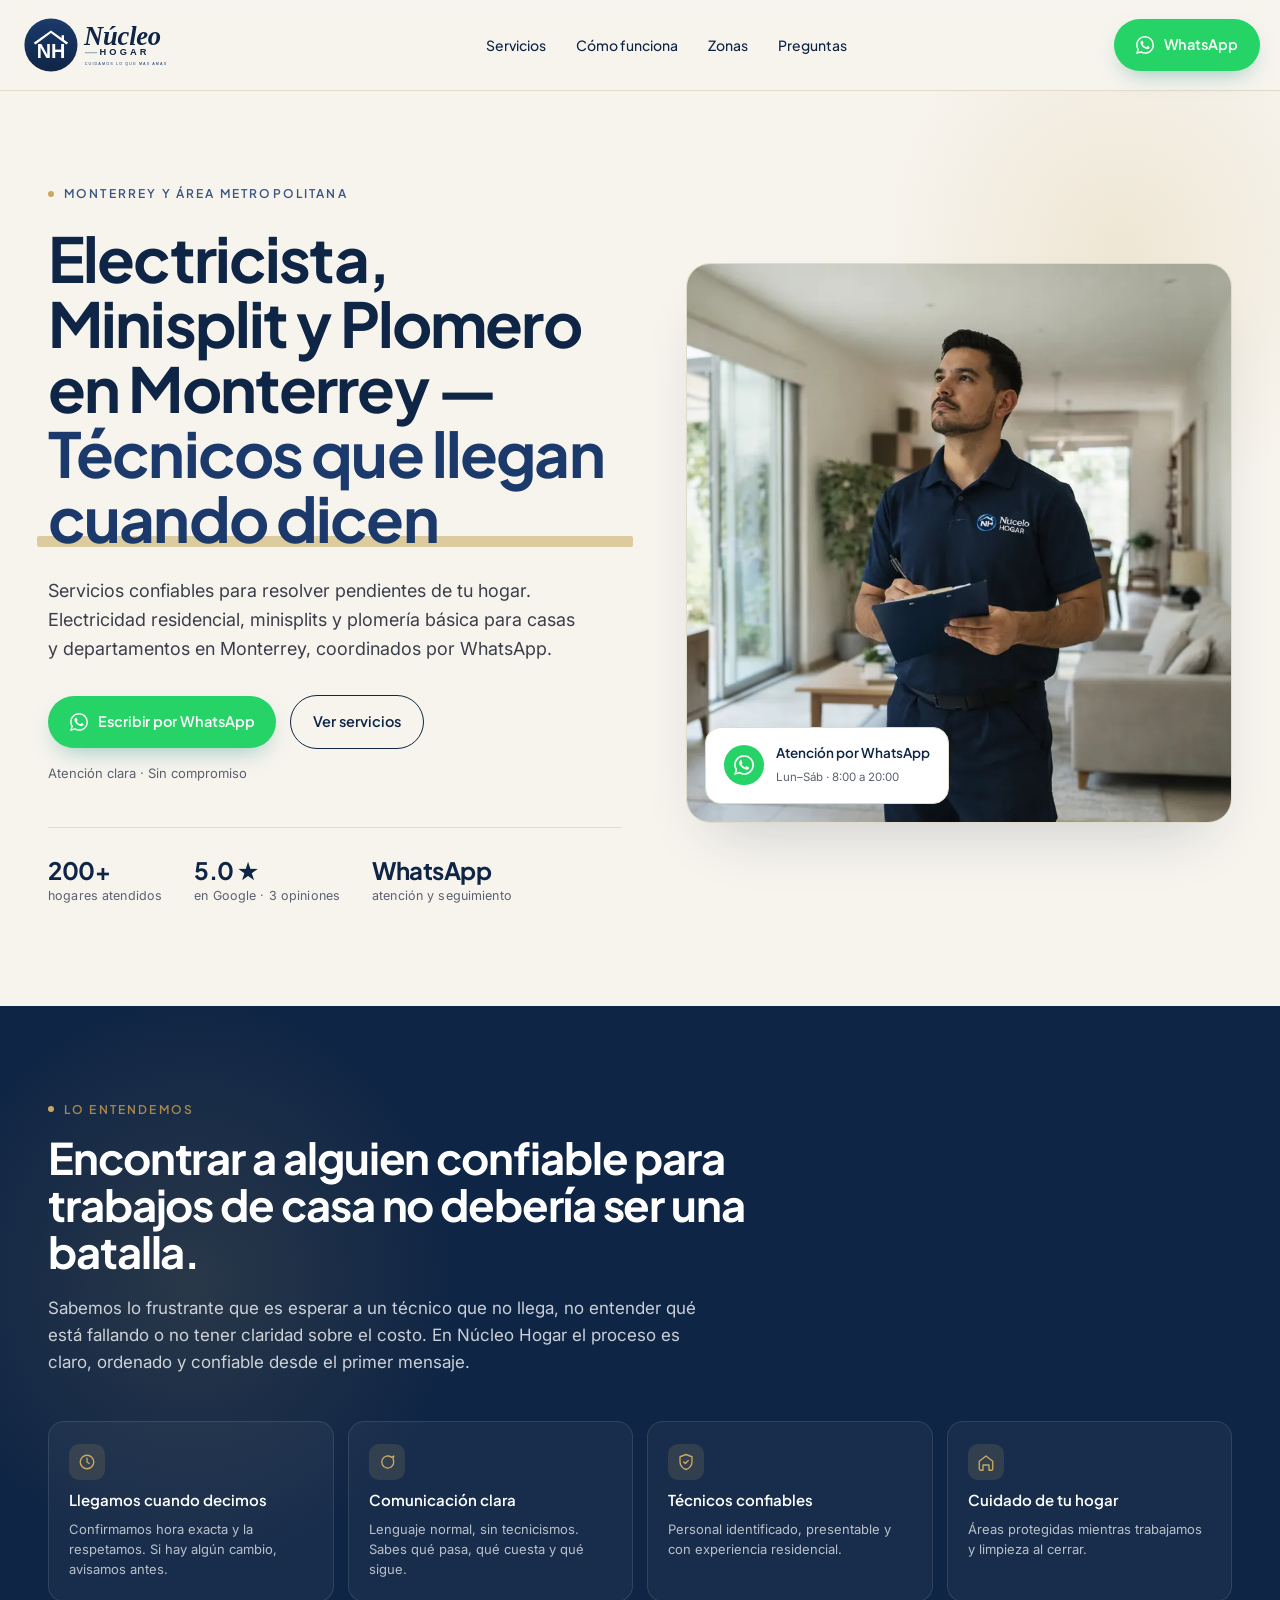
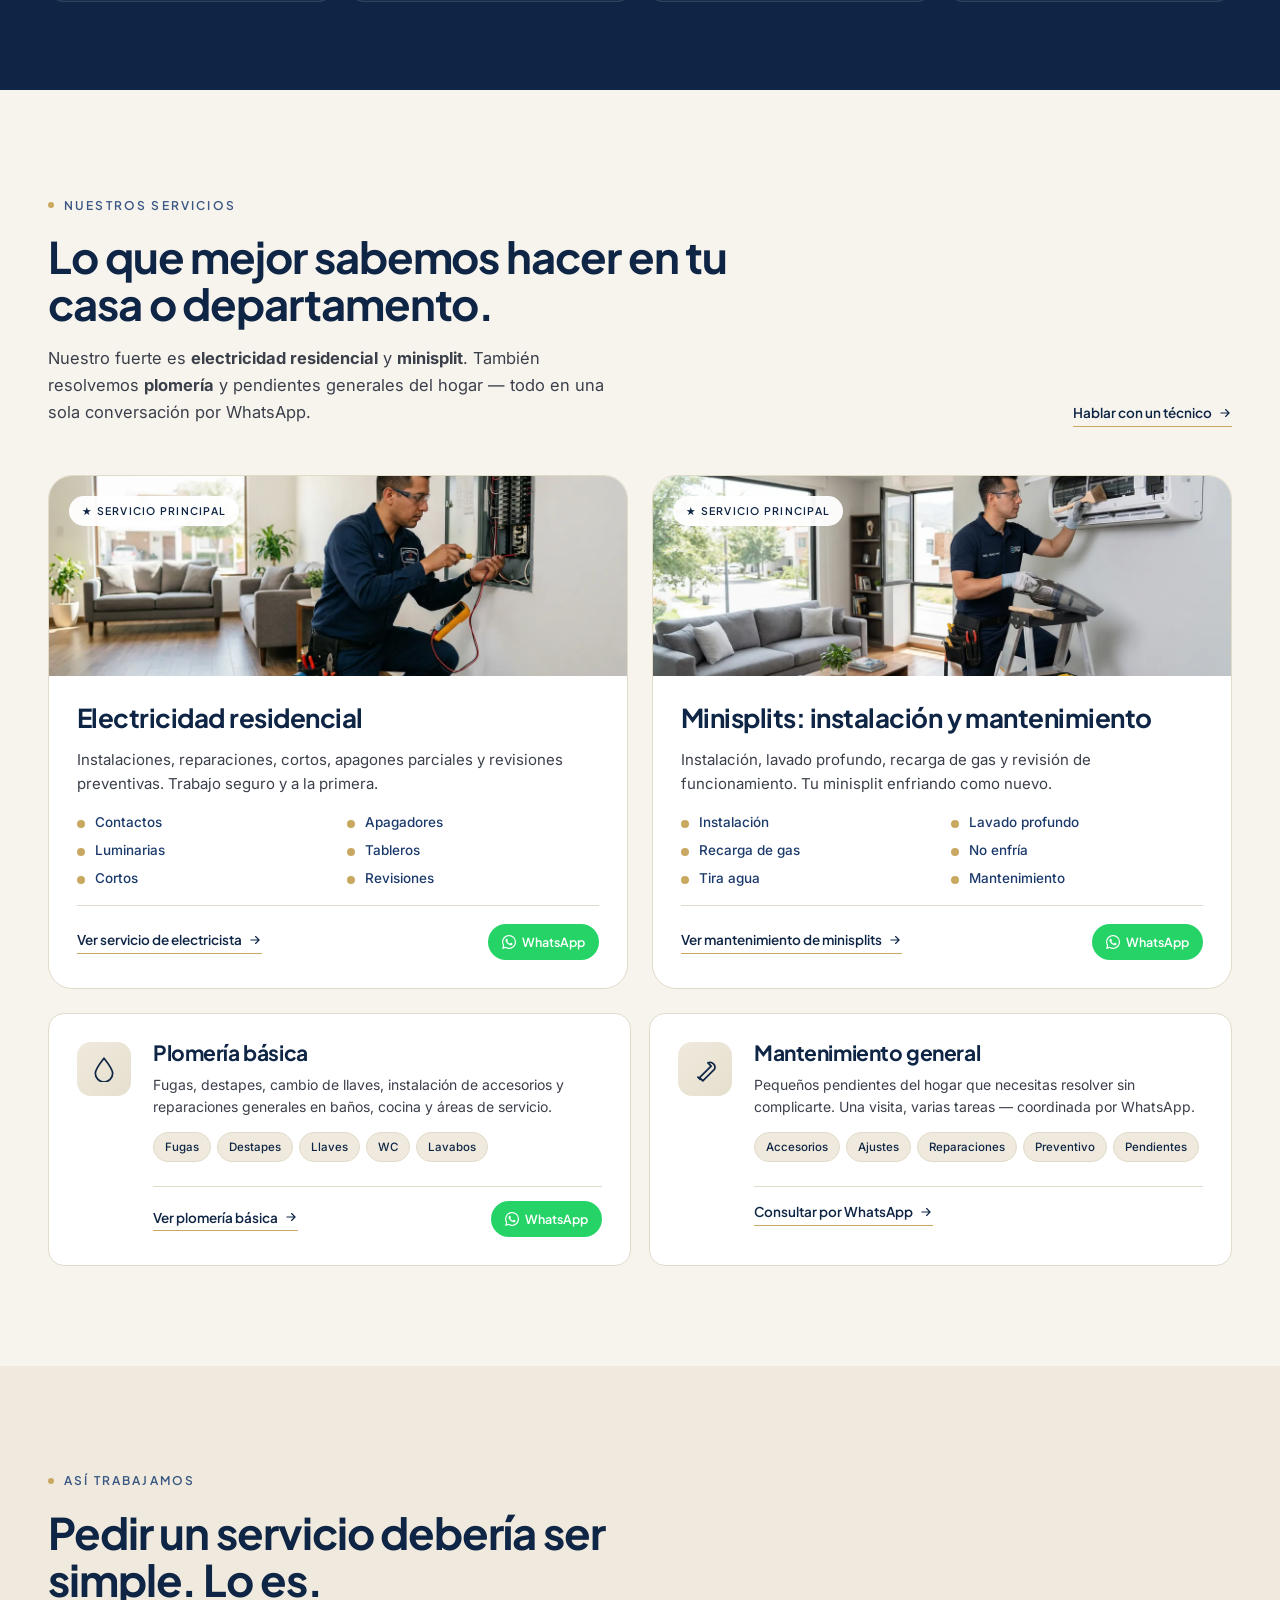
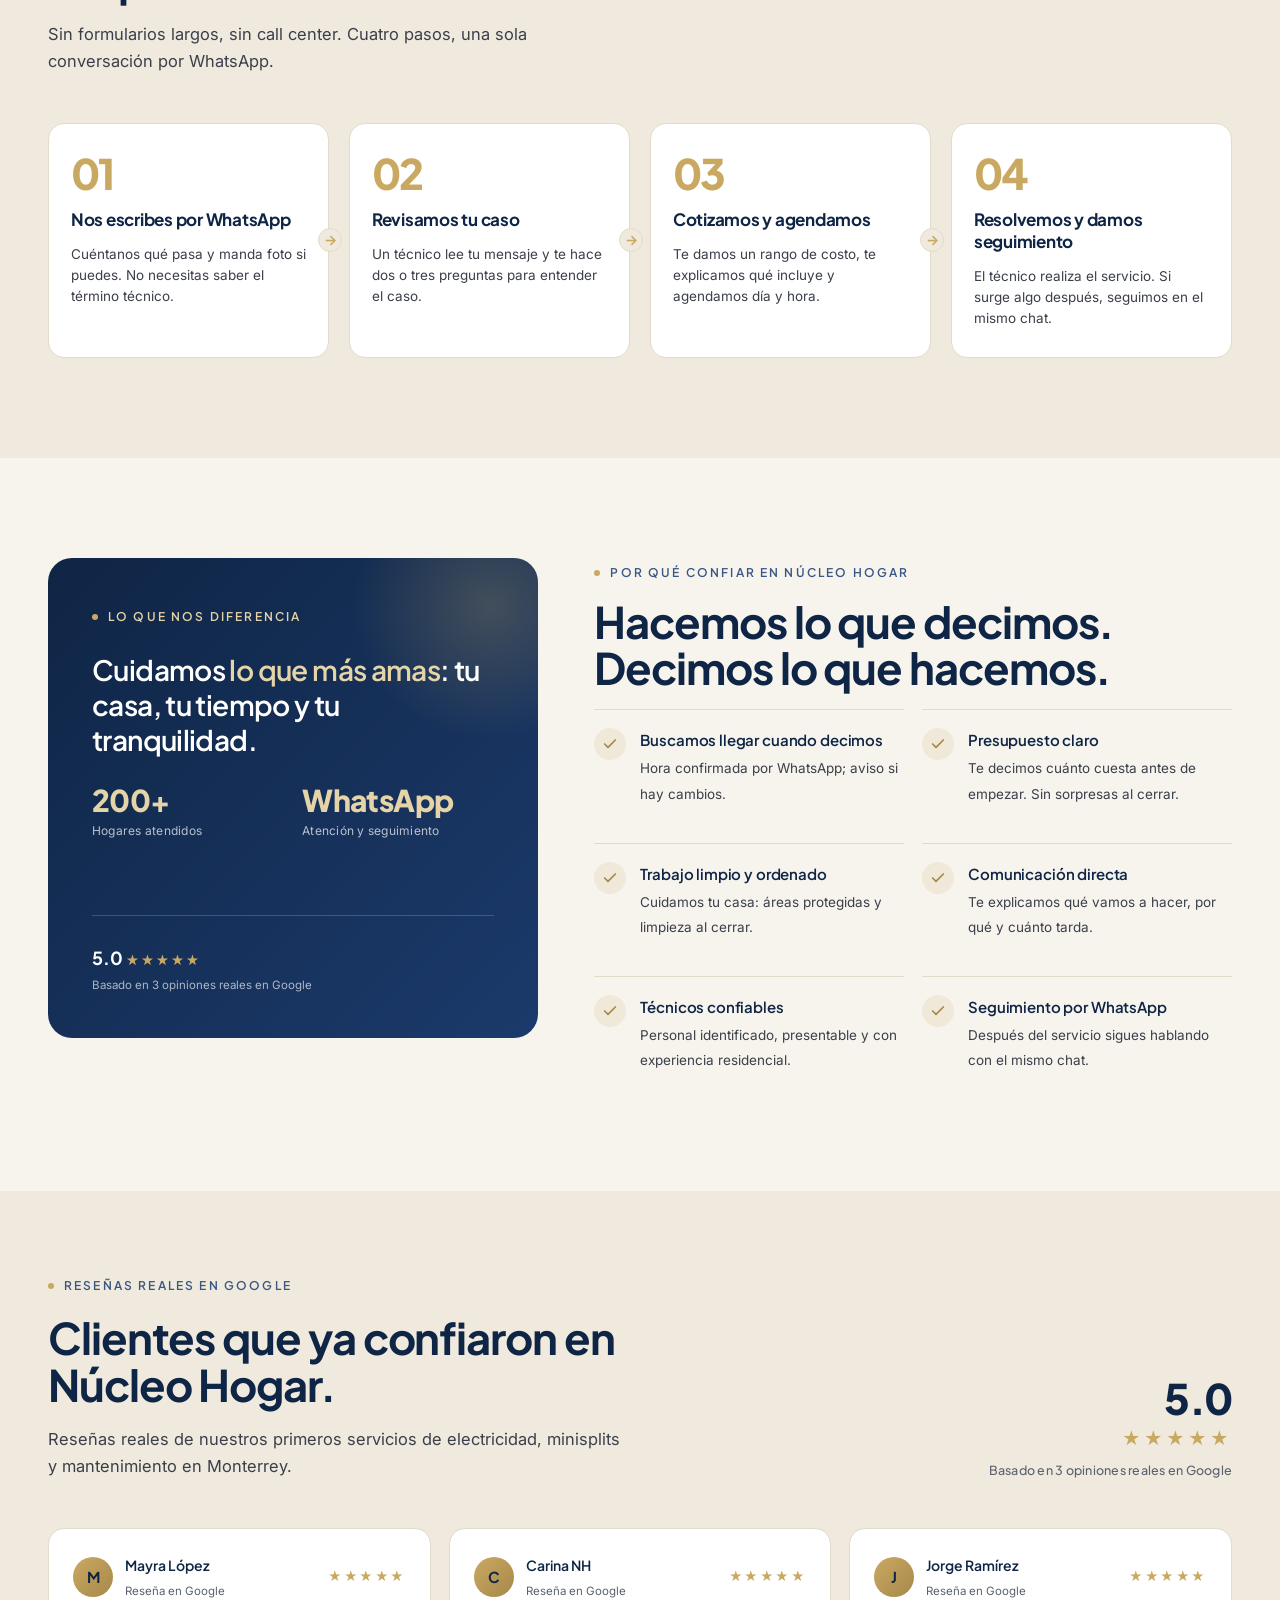
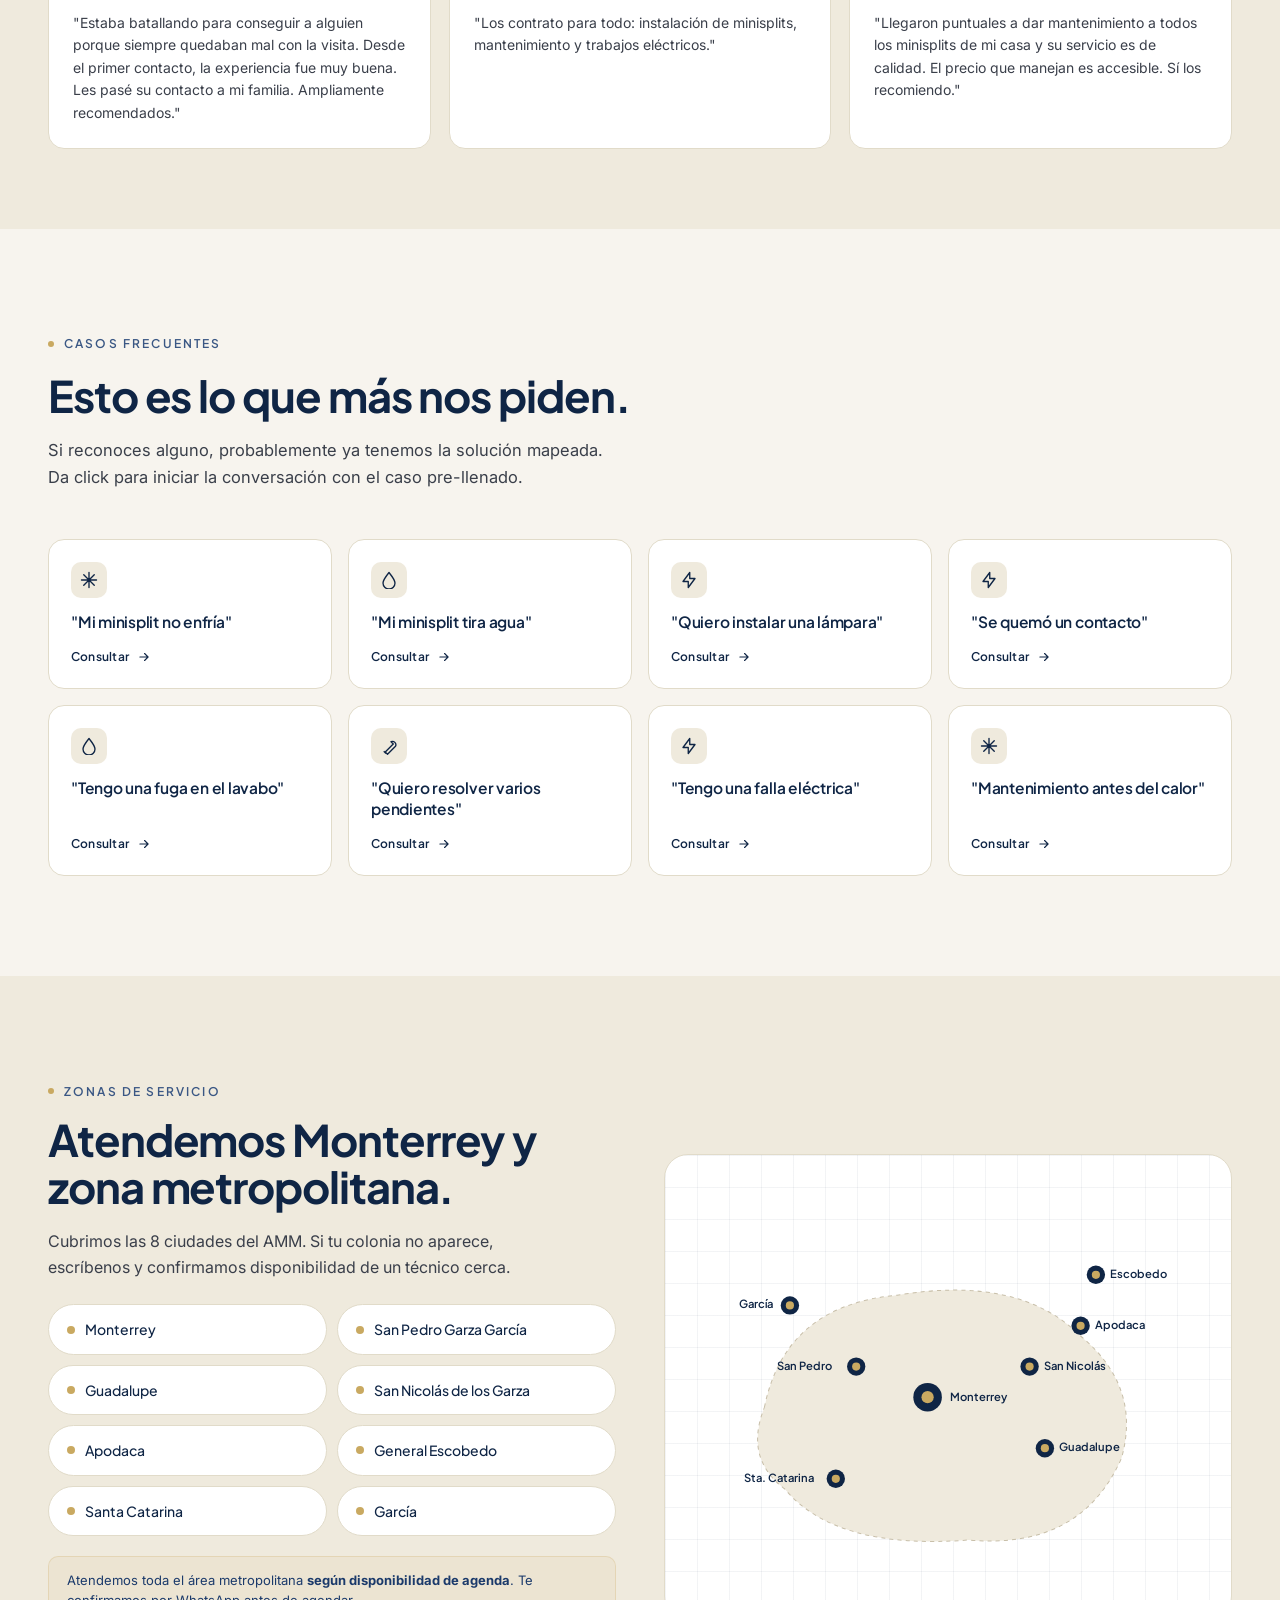
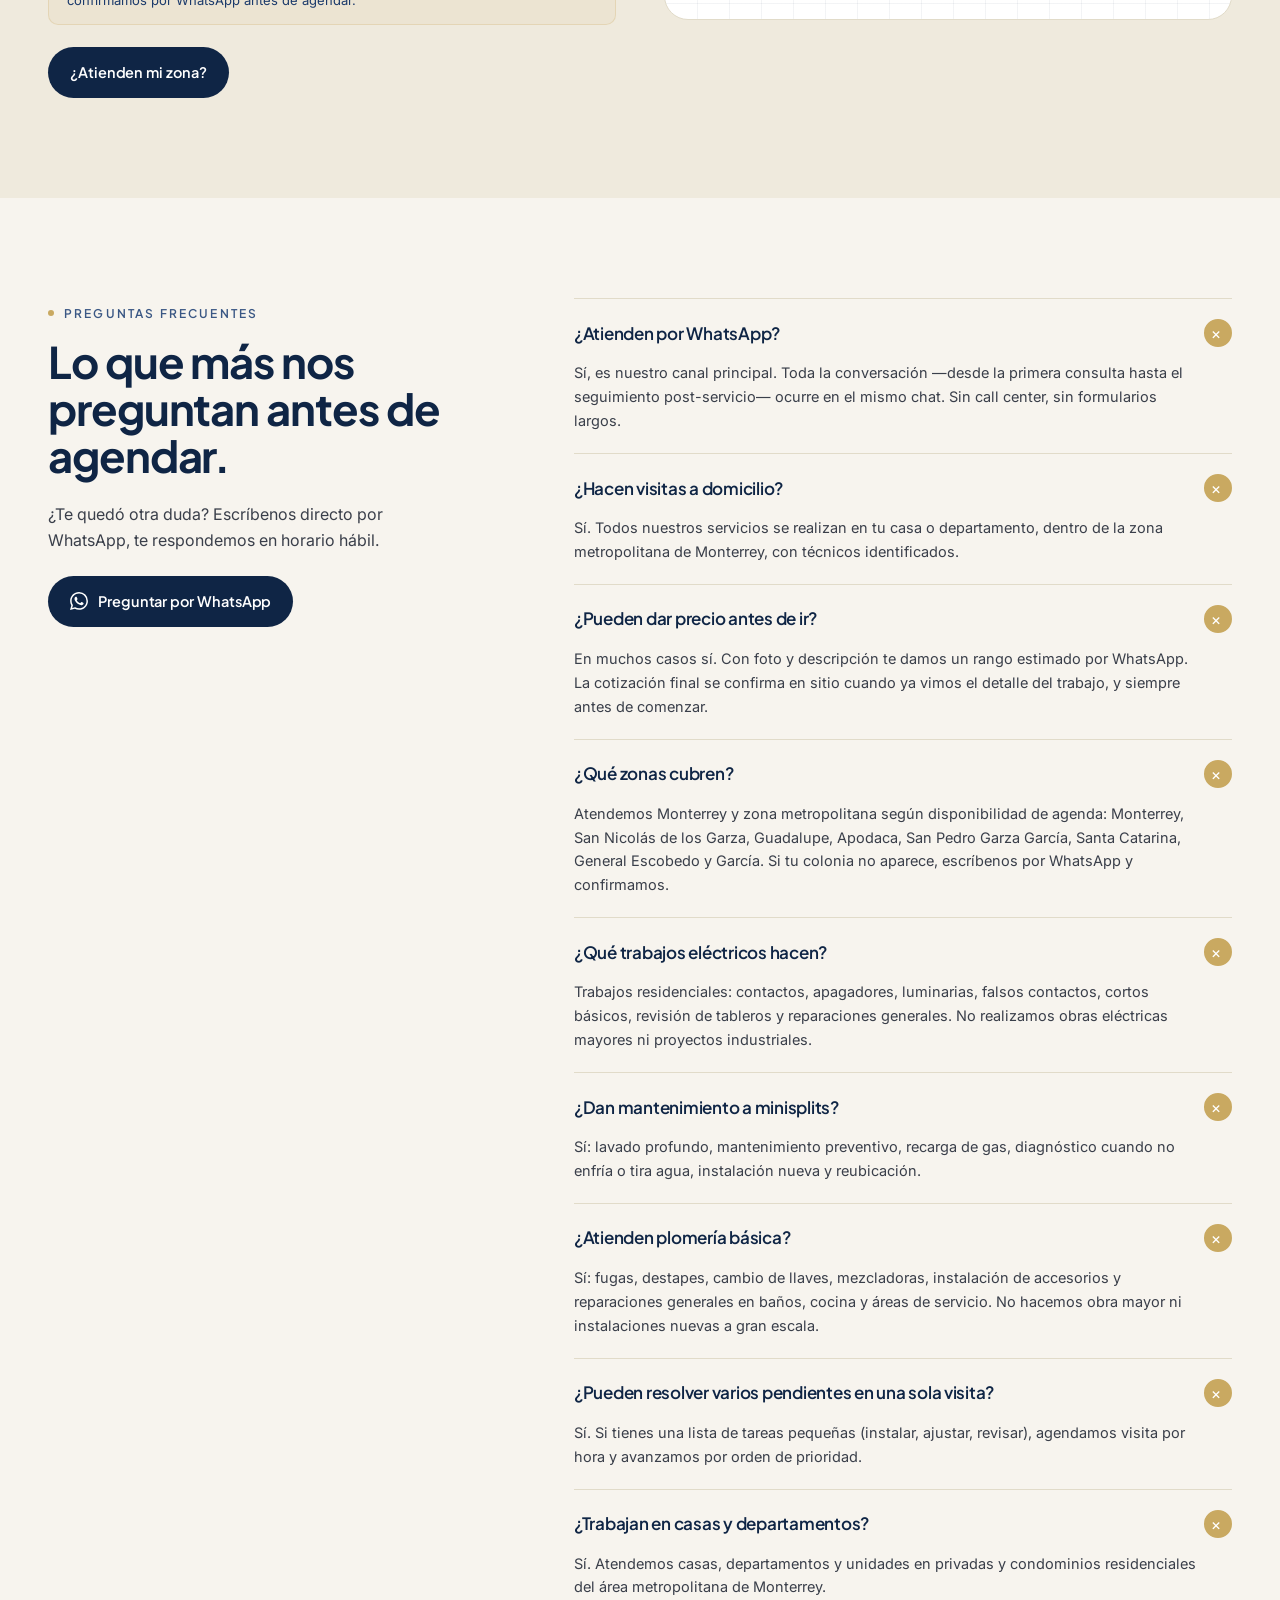
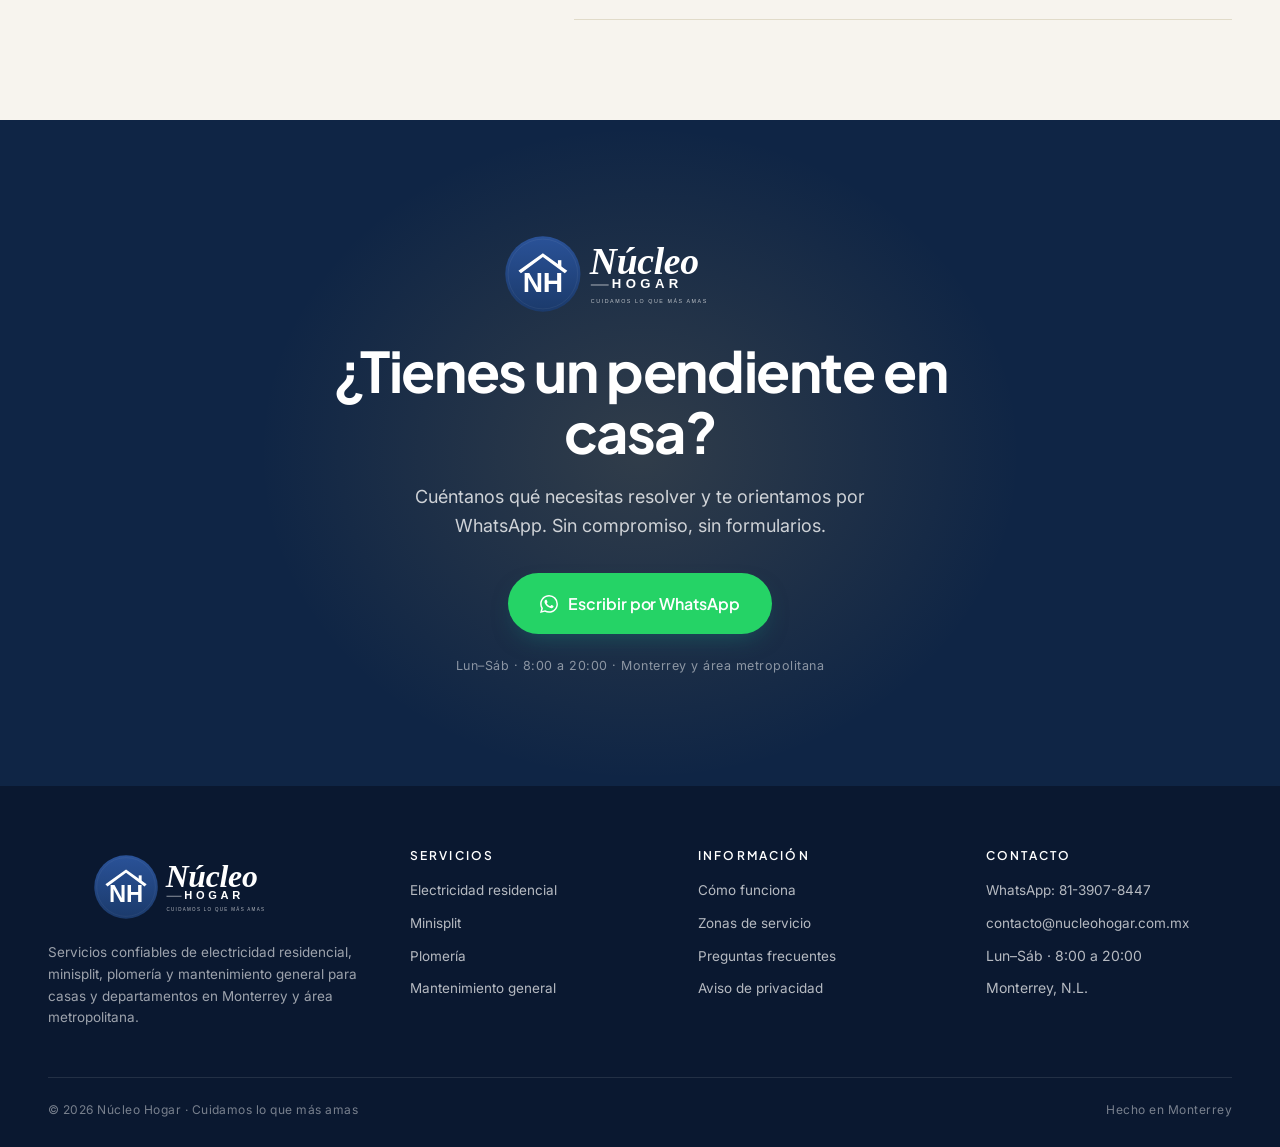
==== commit f8c2a66d: "feat(seo+cro): auditoría final P0/P1/P2 — testimonios reales, H1 SEO, suavizar promesas, CTA dual, G" ====
--- a/index.html
+++ b/index.html
@@ -12,7 +12,7 @@
   <meta charset="UTF-8">
   <meta name="viewport" content="width=device-width, initial-scale=1.0">
   <title>Electricista, Minisplit y Plomero en Monterrey | Núcleo Hogar</title>
-  <meta name="description" content="Electricista, minisplit y plomero en Monterrey. Técnicos puntuales, trabajo limpio y precio claro. 200+ hogares atendidos. Cotización rápida por WhatsApp.">
+  <meta name="description" content="Servicios confiables de electricidad residencial, minisplits y plomería básica en Monterrey. Atención clara por WhatsApp y técnicos confiables para resolver pendientes del hogar.">
   <meta name="robots" content="index, follow, max-image-preview:large">
   <link rel="canonical" href="https://nucleohogar.com.mx/">
   <link rel="icon" href="/favicon.ico" sizes="any">
@@ -21,7 +21,7 @@
   <!-- Open Graph -->
   <meta property="og:type" content="website">
   <meta property="og:title" content="Electricista, Minisplit y Plomero en Monterrey | Núcleo Hogar">
-  <meta property="og:description" content="Servicios confiables de electricidad, minisplit y plomería en Monterrey. Técnicos puntuales, trabajo limpio y precio claro. Atención por WhatsApp.">
+  <meta property="og:description" content="Servicios confiables de electricidad residencial, minisplits y plomería básica en Monterrey. Atención clara por WhatsApp y técnicos confiables para resolver pendientes del hogar.">
   <meta property="og:url" content="https://nucleohogar.com.mx/">
   <meta property="og:image" content="https://nucleohogar.com.mx/Hero.webp">
   <meta property="og:locale" content="es_MX">
@@ -29,7 +29,7 @@
   <!-- Twitter Card -->
   <meta name="twitter:card" content="summary_large_image">
   <meta name="twitter:title" content="Electricista, Minisplit y Plomero en Monterrey | Núcleo Hogar">
-  <meta name="twitter:description" content="Técnicos puntuales, trabajo limpio y precio claro. 200+ hogares atendidos. Cotización rápida por WhatsApp.">
+  <meta name="twitter:description" content="Servicios confiables de electricidad residencial, minisplits y plomería básica en Monterrey. Atención clara por WhatsApp.">
   <meta name="twitter:image" content="https://nucleohogar.com.mx/Hero.webp">
   <link rel="preconnect" href="https://fonts.googleapis.com">
   <link rel="preconnect" href="https://fonts.gstatic.com" crossorigin>
@@ -134,8 +134,9 @@
 .section-head .left .eyebrow{margin-bottom:18px}
 .section-head .left p{margin-top:18px;font-size:16.5px;color:var(--body);max-width:580px;line-height:1.65}
 .svc-featured{display:grid;grid-template-columns:1fr 1fr;gap:24px;margin-bottom:24px}
-.svc-feat{background:#fff;border:1px solid var(--line);border-radius:var(--r-lg);overflow:hidden;display:flex;flex-direction:column;transition:transform .25s ease,box-shadow .3s ease,border-color .25s ease;position:relative;text-decoration:none;color:inherit}
+.svc-feat{background:#fff;border:1px solid var(--line);border-radius:var(--r-lg);overflow:hidden;display:flex;flex-direction:column;transition:transform .25s ease,box-shadow .3s ease,border-color .25s ease;position:relative;color:inherit}
 .svc-feat:hover{transform:translateY(-4px);box-shadow:0 36px 60px -32px rgba(15,37,69,0.22);border-color:var(--line-2)}
+.svc-feat .visual-link{display:block;text-decoration:none;color:inherit}
 .svc-feat .visual{height:200px;position:relative;overflow:hidden;background:#0F2545}
 .svc-feat .visual img{width:100%;height:100%;object-fit:cover}
 .svc-feat .visual .tag{position:absolute;left:20px;top:20px;background:rgba(255,255,255,0.95);color:var(--navy);font-family:var(--display);font-size:10.5px;padding:6px 12px;border-radius:999px;letter-spacing:0.12em;text-transform:uppercase;border:1px solid rgba(255,255,255,0.4);font-weight:600;z-index:2}
@@ -145,9 +146,12 @@
 .svc-feat ul{margin:0;padding:0;list-style:none;display:grid;grid-template-columns:1fr 1fr;gap:8px 18px}
 .svc-feat ul li{font-size:13.5px;color:var(--navy-2);padding-left:18px;position:relative;line-height:1.5;font-weight:500}
 .svc-feat ul li::before{content:"";position:absolute;left:0;top:8px;width:8px;height:8px;background:var(--gold);border-radius:50%}
-.svc-feat .cta-row{margin-top:auto;padding-top:18px;border-top:1px solid var(--line);display:flex;justify-content:space-between;align-items:center}
+.svc-feat .cta-row{margin-top:auto;padding-top:18px;border-top:1px solid var(--line);display:flex;justify-content:space-between;align-items:center;gap:14px;flex-wrap:wrap}
+.btn-wa-mini{display:inline-flex;align-items:center;gap:6px;background:var(--wa);color:#fff;font-family:var(--display);font-weight:600;font-size:12.5px;padding:8px 14px;border-radius:999px;text-decoration:none;transition:background .2s ease,transform .15s ease;white-space:nowrap}
+.btn-wa-mini:hover{background:var(--wa-d);transform:translateY(-1px)}
+.btn-wa-mini svg{width:14px;height:14px;fill:currentColor}
 .svc-secondary{display:grid;grid-template-columns:1fr 1fr;gap:18px}
-.svc-sec{background:#fff;border:1px solid var(--line);border-radius:var(--r);padding:28px;display:flex;gap:22px;align-items:start;transition:transform .2s ease,border-color .2s ease;text-decoration:none;color:inherit}
+.svc-sec{background:#fff;border:1px solid var(--line);border-radius:var(--r);padding:28px;display:flex;gap:22px;align-items:start;transition:transform .2s ease,border-color .2s ease;color:inherit}
 .svc-sec:hover{border-color:var(--line-2);transform:translateY(-2px)}
 .svc-sec .ico-sm{width:54px;height:54px;border-radius:14px;background:linear-gradient(135deg,var(--paper-2),var(--paper-3));color:var(--navy);flex-shrink:0;display:flex;align-items:center;justify-content:center}
 .svc-sec .ico-sm svg{width:26px;height:26px;stroke:currentColor;fill:none;stroke-width:1.6}
@@ -156,7 +160,7 @@
 .svc-sec .desc{font-size:14px;color:var(--body);line-height:1.55}
 .svc-sec .row{display:flex;flex-wrap:wrap;gap:6px;margin-top:4px}
 .svc-sec .chip{background:var(--paper-2);border:1px solid var(--line);padding:5px 11px;border-radius:999px;font-size:11.5px;color:var(--navy);font-weight:500}
-.svc-sec .cta-bottom{margin-top:14px;padding-top:14px;border-top:1px solid var(--line)}
+.svc-sec .cta-bottom{margin-top:14px;padding-top:14px;border-top:1px solid var(--line);display:flex;justify-content:space-between;align-items:center;gap:14px;flex-wrap:wrap}
 
 /* HOW */
 section.how{padding:100px 0;background:var(--paper-2);position:relative;overflow:hidden}
@@ -193,7 +197,12 @@
 
 /* TESTIMONIOS */
 section.testimonios{padding:80px 0;background:var(--paper-2)}
+.testi-score{display:flex;flex-direction:column;align-items:flex-end;gap:6px;text-align:right}
+.testi-score .score-num{font-family:var(--display);font-weight:800;font-size:42px;color:var(--navy);line-height:1;letter-spacing:-0.03em}
+.testi-score .testi-stars{color:var(--gold);letter-spacing:3px;font-size:18px}
+.testi-score .score-label{font-size:12.5px;color:var(--body-2);font-family:var(--display);font-weight:500;letter-spacing:0.02em}
 .testi-grid{display:grid;grid-template-columns:repeat(3,1fr);gap:18px;margin-top:36px}
+.testi-grid-3{grid-template-columns:repeat(3,1fr)}
 .testi{background:#fff;border:1px solid var(--line);border-radius:var(--r);padding:24px;display:flex;flex-direction:column;gap:12px}
 .testi-head{display:flex;justify-content:space-between;align-items:center;gap:12px}
 .testi-author{display:flex;align-items:center;gap:12px}
@@ -357,20 +366,20 @@
   <div class="container hero-grid">
     <div>
       <div class="eyebrow"><span class="dot"></span>Monterrey y área metropolitana</div>
-      <h1>Servicios confiables para <em>resolver pendientes</em> de tu hogar.</h1>
-      <p class="lead">Electricidad residencial, minisplit y plomería para casas y departamentos en Monterrey. Técnicos puntuales, trabajo limpio y precio claro — todo coordinado por WhatsApp.</p>
+      <h1>Electricista, Minisplit y Plomero en Monterrey — <em>Técnicos que llegan cuando dicen</em></h1>
+      <p class="lead">Servicios confiables para resolver pendientes de tu hogar. Electricidad residencial, minisplits y plomería básica para casas y departamentos en Monterrey, coordinados por WhatsApp.</p>
       <div class="ctas">
-        <a href="https://wa.me/528139078447?text=Hola%2C%20vi%20su%20p%C3%A1gina%20y%20necesito%20ayuda%20con%20un%20tema%20en%20mi%20casa" class="btn btn-wa" target="_blank" rel="noopener">
+        <a href="https://wa.me/528139078447?text=Hola%2C%20quiero%20informaci%C3%B3n%20para%20un%20servicio%20en%20mi%20hogar" class="btn btn-wa" target="_blank" rel="noopener">
           <svg class="ico-wa"><use href="#ico-wa"/></svg>
           Escribir por WhatsApp
         </a>
         <a href="#servicios" class="btn btn-ghost">Ver servicios</a>
       </div>
-      <p class="btn-microcopy">Respuesta rápida · Sin compromiso</p>
+      <p class="btn-microcopy">Atención clara · Sin compromiso</p>
       <div class="trust-row">
         <div class="t"><b>200+</b><span>hogares atendidos</span></div>
-        <div class="t"><b>4.9 ★</b><span>en reseñas reales</span></div>
-        <div class="t"><b>30 días</b><span>de garantía por escrito</span></div>
+        <div class="t"><b>5.0 ★</b><span>en Google · 3 opiniones</span></div>
+        <div class="t"><b>WhatsApp</b><span>atención y seguimiento</span></div>
       </div>
     </div>
     <div class="hero-visual">
@@ -378,7 +387,7 @@
       <div class="badge">
         <div class="wa-ico"><svg><use href="#ico-wa"/></svg></div>
         <div>
-          <b>Te contestamos hoy</b>
+          <b>Atención por WhatsApp</b>
           <span>Lun–Sáb · 8:00 a 20:00</span>
         </div>
       </div>
@@ -432,11 +441,13 @@
     </div>
 
     <div class="svc-featured">
-      <a href="/electricista-monterrey/" class="svc-feat">
-        <div class="visual">
-          <span class="tag">★ Servicio principal</span>
-          <img src="Servicio%20Electrico.webp" alt="Técnico realizando servicio eléctrico residencial en Monterrey">
-        </div>
+      <article class="svc-feat">
+        <a class="visual-link" href="/electricista-monterrey/" aria-label="Ver servicio de electricista en Monterrey">
+          <div class="visual">
+            <span class="tag">★ Servicio principal</span>
+            <img src="Servicio%20Electrico.webp" alt="Técnico de Núcleo Hogar revisando instalación eléctrica residencial en Monterrey">
+          </div>
+        </a>
         <div class="body">
           <h3>Electricidad residencial</h3>
           <p class="desc">Instalaciones, reparaciones, cortos, apagones parciales y revisiones preventivas. Trabajo seguro y a la primera.</p>
@@ -449,19 +460,24 @@
             <li>Revisiones</li>
           </ul>
           <div class="cta-row">
-            <span class="btn-link">Ver detalles <svg class="ico-arrow"><use href="#ico-arrow"/></svg></span>
+            <a href="/electricista-monterrey/" class="btn-link">Ver servicio de electricista <svg class="ico-arrow"><use href="#ico-arrow"/></svg></a>
+            <a href="https://wa.me/528139078447?text=Hola%2C%20necesito%20ayuda%20con%20un%20servicio%20el%C3%A9ctrico%20en%20mi%20casa" class="btn-wa-mini" target="_blank" rel="noopener" data-servicio="electricidad" data-ubicacion="service_card_electricidad" aria-label="Consultar electricidad por WhatsApp">
+              <svg class="ico-wa"><use href="#ico-wa"/></svg> WhatsApp
+            </a>
           </div>
         </div>
-      </a>
-
-      <a href="/minisplit-monterrey/" class="svc-feat">
-        <div class="visual">
-          <span class="tag">★ Servicio principal</span>
-          <img src="Tecnico%20con%20minisplit.webp" alt="Técnico de Núcleo Hogar dando mantenimiento a un minisplit">
-        </div>
+      </article>
+
+      <article class="svc-feat">
+        <a class="visual-link" href="/minisplit-monterrey/" aria-label="Ver mantenimiento de minisplits en Monterrey">
+          <div class="visual">
+            <span class="tag">★ Servicio principal</span>
+            <img src="Tecnico%20con%20minisplit.webp" alt="Mantenimiento de minisplit en casa de Monterrey por técnico de Núcleo Hogar">
+          </div>
+        </a>
         <div class="body">
-          <h3>Minisplit: instalación y mantenimiento</h3>
-          <p class="desc">Instalación, lavado profundo, recarga de gas y revisión de funcionamiento. Su minisplit enfriando como nuevo.</p>
+          <h3>Minisplits: instalación y mantenimiento</h3>
+          <p class="desc">Instalación, lavado profundo, recarga de gas y revisión de funcionamiento. Tu minisplit enfriando como nuevo.</p>
           <ul>
             <li>Instalación</li>
             <li>Lavado profundo</li>
@@ -471,18 +487,21 @@
             <li>Mantenimiento</li>
           </ul>
           <div class="cta-row">
-            <span class="btn-link">Ver detalles <svg class="ico-arrow"><use href="#ico-arrow"/></svg></span>
+            <a href="/minisplit-monterrey/" class="btn-link">Ver mantenimiento de minisplits <svg class="ico-arrow"><use href="#ico-arrow"/></svg></a>
+            <a href="https://wa.me/528139078447?text=Hola%2C%20necesito%20mantenimiento%20o%20revisi%C3%B3n%20de%20un%20minisplit" class="btn-wa-mini" target="_blank" rel="noopener" data-servicio="minisplit" data-ubicacion="service_card_minisplit" aria-label="Consultar minisplit por WhatsApp">
+              <svg class="ico-wa"><use href="#ico-wa"/></svg> WhatsApp
+            </a>
           </div>
         </div>
-      </a>
+      </article>
     </div>
 
     <div class="svc-secondary">
-      <a href="/plomeria-monterrey/" class="svc-sec">
+      <article class="svc-sec">
         <div class="ico-sm"><svg><use href="#ico-drop"/></svg></div>
         <div class="content">
-          <h3>Plomería</h3>
-          <p class="desc">Fugas, destapes, cambio de llaves, instalación de accesorios y reparaciones generales. Soluciones que duran.</p>
+          <h3>Plomería básica</h3>
+          <p class="desc">Fugas, destapes, cambio de llaves, instalación de accesorios y reparaciones generales en baños, cocina y áreas de servicio.</p>
           <div class="row">
             <span class="chip">Fugas</span>
             <span class="chip">Destapes</span>
@@ -490,17 +509,20 @@
             <span class="chip">WC</span>
             <span class="chip">Lavabos</span>
           </div>
-          <div class="cta-bottom">
-            <span class="btn-link">Ver detalles <svg class="ico-arrow"><use href="#ico-arrow"/></svg></span>
+          <div class="cta-bottom cta-row">
+            <a href="/plomeria-monterrey/" class="btn-link">Ver plomería básica <svg class="ico-arrow"><use href="#ico-arrow"/></svg></a>
+            <a href="https://wa.me/528139078447?text=Hola%2C%20necesito%20ayuda%20con%20plomer%C3%ADa%20b%C3%A1sica%20en%20mi%20casa" class="btn-wa-mini" target="_blank" rel="noopener" data-servicio="plomeria" data-ubicacion="service_card_plomeria" aria-label="Consultar plomería por WhatsApp">
+              <svg class="ico-wa"><use href="#ico-wa"/></svg> WhatsApp
+            </a>
           </div>
         </div>
-      </a>
-
-      <a href="https://wa.me/528139078447?text=Hola%2C%20tengo%20varios%20pendientes%20en%20mi%20casa%20y%20quiero%20cotizar" class="svc-sec" target="_blank" rel="noopener">
+      </article>
+
+      <article class="svc-sec">
         <div class="ico-sm"><svg><use href="#ico-wrench"/></svg></div>
         <div class="content">
           <h3>Mantenimiento general</h3>
-          <p class="desc">Pequeños pendientes del hogar que necesitas resolver sin complicarte. Una visita, varias tareas.</p>
+          <p class="desc">Pequeños pendientes del hogar que necesitas resolver sin complicarte. Una visita, varias tareas — coordinada por WhatsApp.</p>
           <div class="row">
             <span class="chip">Accesorios</span>
             <span class="chip">Ajustes</span>
@@ -509,10 +531,10 @@
             <span class="chip">Pendientes</span>
           </div>
           <div class="cta-bottom">
-            <span class="btn-link">Consultar por WhatsApp <svg class="ico-arrow"><use href="#ico-arrow"/></svg></span>
+            <a href="https://wa.me/528139078447?text=Hola%2C%20quiero%20resolver%20varios%20pendientes%20de%20mantenimiento%20en%20mi%20hogar" class="btn-link" target="_blank" rel="noopener" data-servicio="mantenimiento" data-ubicacion="service_card_mantenimiento">Consultar por WhatsApp <svg class="ico-arrow"><use href="#ico-arrow"/></svg></a>
           </div>
         </div>
-      </a>
+      </article>
     </div>
   </div>
 </section>
@@ -564,13 +586,13 @@
         <div class="quote-big">Cuidamos <span class="gold">lo que más amas</span>: tu casa, tu tiempo y tu tranquilidad.</div>
         <div class="why-stats">
           <div class="stat"><b>200+</b><span>Hogares atendidos</span></div>
-          <div class="stat"><b>30 días</b><span>De garantía por escrito</span></div>
+          <div class="stat"><b>WhatsApp</b><span>Atención y seguimiento</span></div>
         </div>
       </div>
       <div class="quote-attrib">
         <div class="score">
-          <b>4.9 <span class="stars">★★★★★</span></b>
-          <span class="small">Basado en reseñas reales de clientes</span>
+          <b>5.0 <span class="stars">★★★★★</span></b>
+          <span class="small">Basado en 3 opiniones reales en Google</span>
         </div>
       </div>
     </div>
@@ -578,12 +600,12 @@
       <div class="eyebrow"><span class="dot"></span>Por qué confiar en Núcleo Hogar</div>
       <h2 style="margin-top:14px">Hacemos lo que decimos. Decimos lo que hacemos.</h2>
       <div class="why-points">
-        <div class="why-point"><div class="check"><svg><use href="#ico-check"/></svg></div><div><b>Llegamos cuando decimos</b><span>Hora exacta confirmada por escrito; aviso si hay cambios.</span></div></div>
+        <div class="why-point"><div class="check"><svg><use href="#ico-check"/></svg></div><div><b>Buscamos llegar cuando decimos</b><span>Hora confirmada por WhatsApp; aviso si hay cambios.</span></div></div>
         <div class="why-point"><div class="check"><svg><use href="#ico-check"/></svg></div><div><b>Presupuesto claro</b><span>Te decimos cuánto cuesta antes de empezar. Sin sorpresas al cerrar.</span></div></div>
-        <div class="why-point"><div class="check"><svg><use href="#ico-check"/></svg></div><div><b>Trabajo limpio y ordenado</b><span>Tu casa queda igual o mejor que como la encontramos.</span></div></div>
+        <div class="why-point"><div class="check"><svg><use href="#ico-check"/></svg></div><div><b>Trabajo limpio y ordenado</b><span>Cuidamos tu casa: áreas protegidas y limpieza al cerrar.</span></div></div>
         <div class="why-point"><div class="check"><svg><use href="#ico-check"/></svg></div><div><b>Comunicación directa</b><span>Te explicamos qué vamos a hacer, por qué y cuánto tarda.</span></div></div>
-        <div class="why-point"><div class="check"><svg><use href="#ico-check"/></svg></div><div><b>Técnicos identificados</b><span>Personal con uniforme, experiencia residencial y referencias.</span></div></div>
-        <div class="why-point"><div class="check"><svg><use href="#ico-check"/></svg></div><div><b>Garantía por escrito</b><span>30 días de garantía sobre el trabajo realizado.</span></div></div>
+        <div class="why-point"><div class="check"><svg><use href="#ico-check"/></svg></div><div><b>Técnicos confiables</b><span>Personal identificado, presentable y con experiencia residencial.</span></div></div>
+        <div class="why-point"><div class="check"><svg><use href="#ico-check"/></svg></div><div><b>Seguimiento por WhatsApp</b><span>Después del servicio sigues hablando con el mismo chat.</span></div></div>
       </div>
     </div>
   </div>
@@ -594,76 +616,46 @@
   <div class="container">
     <div class="section-head">
       <div class="left">
-        <div class="eyebrow"><span class="dot"></span>Reseñas de clientes</div>
-        <h2>Lo que dicen las familias que ya nos eligieron.</h2>
-      </div>
-    </div>
-    <div class="testi-grid">
+        <div class="eyebrow"><span class="dot"></span>Reseñas reales en Google</div>
+        <h2>Clientes que ya confiaron en Núcleo Hogar.</h2>
+        <p>Reseñas reales de nuestros primeros servicios de electricidad, minisplits y mantenimiento en Monterrey.</p>
+      </div>
+      <div class="testi-score">
+        <span class="score-num">5.0</span>
+        <span class="testi-stars">★★★★★</span>
+        <span class="score-label">Basado en 3 opiniones reales en Google</span>
+      </div>
+    </div>
+    <div class="testi-grid testi-grid-3">
       <div class="testi">
         <div class="testi-head">
           <div class="testi-author">
             <div class="testi-avatar">M</div>
-            <div><span class="testi-name">María G.</span><span class="testi-zone">San Pedro Garza García</span></div>
+            <div><span class="testi-name">Mayra López</span><span class="testi-zone">Reseña en Google</span></div>
           </div>
           <span class="testi-stars">★★★★★</span>
         </div>
-        <p class="testi-text">"Llegaron a la hora que dijeron, me explicaron todo antes de empezar y dejaron la casa impecable. Por fin un servicio en el que no tengo que estar encima."</p>
-        <span class="testi-time">Hace 2 semanas</span>
-      </div>
-      <div class="testi">
-        <div class="testi-head">
-          <div class="testi-author">
-            <div class="testi-avatar">R</div>
-            <div><span class="testi-name">Roberto L.</span><span class="testi-zone">Cumbres</span></div>
-          </div>
-          <span class="testi-stars">★★★★★</span>
-        </div>
-        <p class="testi-text">"Llevaba dos semanas con un corto en la cocina. Lo diagnosticaron rápido y lo arreglaron ese mismo día. El precio fue exactamente lo que me cotizaron."</p>
-        <span class="testi-time">Hace 1 mes</span>
-      </div>
-      <div class="testi">
-        <div class="testi-head">
-          <div class="testi-author">
-            <div class="testi-avatar">L</div>
-            <div><span class="testi-name">Laura T.</span><span class="testi-zone">Contry</span></div>
-          </div>
-          <span class="testi-stars">★★★★★</span>
-        </div>
-        <p class="testi-text">"Les pedí lavado de 3 minisplits. Llegaron puntuales, protegieron los muebles y los dejaron funcionando como nuevos. Ya los agendé para el próximo semestre."</p>
-        <span class="testi-time">Hace 3 semanas</span>
+        <p class="testi-text">"Estaba batallando para conseguir a alguien porque siempre quedaban mal con la visita. Desde el primer contacto, la experiencia fue muy buena. Les pasé su contacto a mi familia. Ampliamente recomendados."</p>
       </div>
       <div class="testi">
         <div class="testi-head">
           <div class="testi-author">
             <div class="testi-avatar">C</div>
-            <div><span class="testi-name">Carlos M.</span><span class="testi-zone">Mitras Centro</span></div>
-          </div>
-          <span class="testi-stars">★★★★☆</span>
-        </div>
-        <p class="testi-text">"Buen trabajo con la fuga del baño. Tardaron un poco más de lo que pensé pero quedó bien y el precio fue justo. Los volvería a llamar."</p>
-        <span class="testi-time">Hace 1 mes</span>
-      </div>
-      <div class="testi">
-        <div class="testi-head">
-          <div class="testi-author">
-            <div class="testi-avatar">A</div>
-            <div><span class="testi-name">Ana Sofía R.</span><span class="testi-zone">Valle de San Ángel</span></div>
+            <div><span class="testi-name">Carina NH</span><span class="testi-zone">Reseña en Google</span></div>
           </div>
           <span class="testi-stars">★★★★★</span>
         </div>
-        <p class="testi-text">"Me instalaron dos minisplits en casa nueva. Todo perfecto, rápidos y ordenados. Lo que más me gustó es que me explicaron cómo darles mantenimiento."</p>
-        <span class="testi-time">Hace 5 días</span>
+        <p class="testi-text">"Los contrato para todo: instalación de minisplits, mantenimiento y trabajos eléctricos."</p>
       </div>
       <div class="testi">
         <div class="testi-head">
           <div class="testi-author">
             <div class="testi-avatar">J</div>
-            <div><span class="testi-name">Jorge P.</span><span class="testi-zone">Cumbres Élite</span></div>
+            <div><span class="testi-name">Jorge Ramírez</span><span class="testi-zone">Reseña en Google</span></div>
           </div>
           <span class="testi-stars">★★★★★</span>
         </div>
-        <p class="testi-text">"Tenía un apagón en media casa desde el viernes. Les escribí el sábado temprano, vinieron ese mismo día y quedó resuelto. Muy agradecido."</p>
-        <span class="testi-time">Hace 2 meses</span>
+        <p class="testi-text">"Llegaron puntuales a dar mantenimiento a todos los minisplits de mi casa y su servicio es de calidad. El precio que manejan es accesible. Sí los recomiendo."</p>
       </div>
     </div>
   </div>
@@ -792,11 +784,7 @@
       </details>
       <details class="faq-item" open>
         <summary>¿Qué zonas cubren?<span class="plus">+</span></summary>
-        <p>Atendemos las 8 ciudades del área metropolitana de Monterrey: Monterrey, San Pedro Garza García, San Nicolás de los Garza, Guadalupe, Apodaca, General Escobedo, Santa Catarina y García. Si tu colonia no aparece, escríbenos y confirmamos disponibilidad.</p>
-      </details>
-      <details class="faq-item" open>
-        <summary>¿Atienden casos urgentes?<span class="plus">+</span></summary>
-        <p>Atendemos casos urgentes según disponibilidad del día. Escríbenos y te confirmamos en minutos si hay un técnico libre. El compromiso es resolver tu pendiente esta misma semana.</p>
+        <p>Atendemos Monterrey y zona metropolitana según disponibilidad de agenda: Monterrey, San Nicolás de los Garza, Guadalupe, Apodaca, San Pedro Garza García, Santa Catarina, General Escobedo y García. Si tu colonia no aparece, escríbenos por WhatsApp y confirmamos.</p>
       </details>
       <details class="faq-item" open>
         <summary>¿Qué trabajos eléctricos hacen?<span class="plus">+</span></summary>
@@ -807,12 +795,16 @@
         <p>Sí: lavado profundo, mantenimiento preventivo, recarga de gas, diagnóstico cuando no enfría o tira agua, instalación nueva y reubicación.</p>
       </details>
       <details class="faq-item" open>
+        <summary>¿Atienden plomería básica?<span class="plus">+</span></summary>
+        <p>Sí: fugas, destapes, cambio de llaves, mezcladoras, instalación de accesorios y reparaciones generales en baños, cocina y áreas de servicio. No hacemos obra mayor ni instalaciones nuevas a gran escala.</p>
+      </details>
+      <details class="faq-item" open>
         <summary>¿Pueden resolver varios pendientes en una sola visita?<span class="plus">+</span></summary>
         <p>Sí. Si tienes una lista de tareas pequeñas (instalar, ajustar, revisar), agendamos visita por hora y avanzamos por orden de prioridad.</p>
       </details>
       <details class="faq-item" open>
-        <summary>¿Tienen garantía?<span class="plus">+</span></summary>
-        <p>Sí, 30 días de garantía por escrito sobre el trabajo realizado. Si algo vuelve a fallar dentro de ese periodo en el mismo servicio, regresamos sin costo.</p>
+        <summary>¿Trabajan en casas y departamentos?<span class="plus">+</span></summary>
+        <p>Sí. Atendemos casas, departamentos y unidades en privadas y condominios residenciales del área metropolitana de Monterrey.</p>
       </details>
     </div>
   </div>
@@ -915,15 +907,9 @@
     "name": "Servicios del Hogar",
     "itemListElement": [
       {"@type": "Offer", "itemOffered": {"@type": "Service", "name": "Electricista en Monterrey", "url": "https://nucleohogar.com.mx/electricista-monterrey/"}},
-      {"@type": "Offer", "itemOffered": {"@type": "Service", "name": "Instalación de Minisplit en Monterrey", "url": "https://nucleohogar.com.mx/minisplit-monterrey/"}},
-      {"@type": "Offer", "itemOffered": {"@type": "Service", "name": "Plomero en Monterrey", "url": "https://nucleohogar.com.mx/plomeria-monterrey/"}}
+      {"@type": "Offer", "itemOffered": {"@type": "Service", "name": "Mantenimiento de minisplits en Monterrey", "url": "https://nucleohogar.com.mx/minisplit-monterrey/"}},
+      {"@type": "Offer", "itemOffered": {"@type": "Service", "name": "Plomería básica en Monterrey", "url": "https://nucleohogar.com.mx/plomeria-monterrey/"}}
     ]
-  },
-  "aggregateRating": {
-    "@type": "AggregateRating",
-    "ratingValue": "4.9",
-    "bestRating": "5",
-    "ratingCount": "6"
   },
   "sameAs": []
 }
@@ -938,12 +924,12 @@
     {"@type":"Question","name":"¿Atienden por WhatsApp?","acceptedAnswer":{"@type":"Answer","text":"Sí, es nuestro canal principal. Toda la conversación —desde la primera consulta hasta el seguimiento post-servicio— ocurre en el mismo chat. Sin call center, sin formularios largos."}},
     {"@type":"Question","name":"¿Hacen visitas a domicilio?","acceptedAnswer":{"@type":"Answer","text":"Sí. Todos nuestros servicios se realizan en tu casa o departamento, dentro de la zona metropolitana de Monterrey, con técnicos identificados."}},
     {"@type":"Question","name":"¿Pueden dar precio antes de ir?","acceptedAnswer":{"@type":"Answer","text":"En muchos casos sí. Con foto y descripción te damos un rango estimado por WhatsApp. La cotización final se confirma en sitio cuando ya vimos el detalle del trabajo, y siempre antes de comenzar."}},
-    {"@type":"Question","name":"¿Qué zonas cubren?","acceptedAnswer":{"@type":"Answer","text":"Atendemos las 8 ciudades del área metropolitana de Monterrey: Monterrey, San Pedro Garza García, San Nicolás de los Garza, Guadalupe, Apodaca, General Escobedo, Santa Catarina y García."}},
-    {"@type":"Question","name":"¿Atienden casos urgentes?","acceptedAnswer":{"@type":"Answer","text":"Atendemos casos urgentes según disponibilidad del día. Escríbenos y te confirmamos en minutos si hay un técnico libre."}},
+    {"@type":"Question","name":"¿Qué zonas cubren?","acceptedAnswer":{"@type":"Answer","text":"Atendemos Monterrey y zona metropolitana según disponibilidad de agenda: Monterrey, San Nicolás de los Garza, Guadalupe, Apodaca, San Pedro Garza García, Santa Catarina, General Escobedo y García."}},
     {"@type":"Question","name":"¿Qué trabajos eléctricos hacen?","acceptedAnswer":{"@type":"Answer","text":"Trabajos residenciales: contactos, apagadores, luminarias, falsos contactos, cortos básicos, revisión de tableros y reparaciones generales. No realizamos obras eléctricas mayores ni proyectos industriales."}},
     {"@type":"Question","name":"¿Dan mantenimiento a minisplits?","acceptedAnswer":{"@type":"Answer","text":"Sí: lavado profundo, mantenimiento preventivo, recarga de gas, diagnóstico cuando no enfría o tira agua, instalación nueva y reubicación."}},
+    {"@type":"Question","name":"¿Atienden plomería básica?","acceptedAnswer":{"@type":"Answer","text":"Sí: fugas, destapes, cambio de llaves, mezcladoras, instalación de accesorios y reparaciones generales en baños, cocina y áreas de servicio. No hacemos obra mayor ni instalaciones nuevas a gran escala."}},
     {"@type":"Question","name":"¿Pueden resolver varios pendientes en una sola visita?","acceptedAnswer":{"@type":"Answer","text":"Sí. Si tienes una lista de tareas pequeñas (instalar, ajustar, revisar), agendamos visita por hora y avanzamos por orden de prioridad."}},
-    {"@type":"Question","name":"¿Tienen garantía?","acceptedAnswer":{"@type":"Answer","text":"Sí, 30 días de garantía por escrito sobre el trabajo realizado. Si algo vuelve a fallar dentro de ese periodo en el mismo servicio, regresamos sin costo."}}
+    {"@type":"Question","name":"¿Trabajan en casas y departamentos?","acceptedAnswer":{"@type":"Answer","text":"Sí. Atendemos casas, departamentos y unidades en privadas y condominios residenciales del área metropolitana de Monterrey."}}
   ]
 }
 </script>
@@ -972,28 +958,36 @@
   o.observe(h);
 }
 
-// GA4 tracking de WhatsApp
+// GA4 tracking de WhatsApp — ubicaciones específicas según brief
 document.addEventListener('DOMContentLoaded', function() {
   document.querySelectorAll('a[href*="wa.me"]').forEach(function(link) {
     link.addEventListener('click', function(e) {
       var pagina = document.title;
-      var servicio = 'general';
       var path = window.location.pathname;
-      if (path.indexOf('electricista') > -1) servicio = 'electricista';
-      else if (path.indexOf('minisplit') > -1) servicio = 'minisplit';
-      else if (path.indexOf('plomeria') > -1) servicio = 'plomeria';
-
-      var ubicacion = 'otro';
       var el = e.currentTarget;
-      if (el.classList.contains('nav-cta-desktop')) ubicacion = 'header';
-      else if (el.classList.contains('wa-float')) ubicacion = 'flotante';
-      else if (el.closest && el.closest('.hero')) ubicacion = 'hero';
-      else if (el.closest && el.closest('.final-cta')) ubicacion = 'cta_final';
-      else if (el.closest && el.closest('.cases')) ubicacion = 'casos';
-      else if (el.closest && el.closest('.services')) ubicacion = 'servicios';
-      else if (el.closest && el.closest('.faq')) ubicacion = 'faq';
-      else if (el.closest && el.closest('.zones')) ubicacion = 'zonas';
-      else if (el.closest && el.closest('footer')) ubicacion = 'footer';
+
+      // Determinar servicio con prioridad: data-attr > path > clase > fallback
+      var servicio = el.getAttribute('data-servicio') || 'general';
+      if (servicio === 'general') {
+        if (path.indexOf('electricista') > -1) servicio = 'electricidad';
+        else if (path.indexOf('minisplit') > -1) servicio = 'minisplit';
+        else if (path.indexOf('plomeria') > -1) servicio = 'plomeria';
+      }
+
+      // Determinar ubicación específica según brief
+      var ubicacion = el.getAttribute('data-ubicacion');
+      if (!ubicacion) {
+        if (el.classList.contains('nav-cta-desktop')) ubicacion = 'header';
+        else if (el.classList.contains('wa-float')) ubicacion = 'floating_button';
+        else if (el.closest && el.closest('.hero')) ubicacion = 'hero';
+        else if (el.closest && el.closest('.final-cta')) ubicacion = 'final_cta';
+        else if (el.closest && el.closest('.cases')) ubicacion = 'caso_' + (servicio || 'general');
+        else if (el.closest && el.closest('.faq')) ubicacion = 'faq';
+        else if (el.closest && el.closest('.zones')) ubicacion = 'zonas';
+        else if (el.closest && el.closest('.testimonios')) ubicacion = 'testimonios';
+        else if (el.closest && el.closest('footer')) ubicacion = 'footer';
+        else ubicacion = 'otro';
+      }
 
       if (typeof gtag === 'function') {
         gtag('event', 'whatsapp_lead', {
